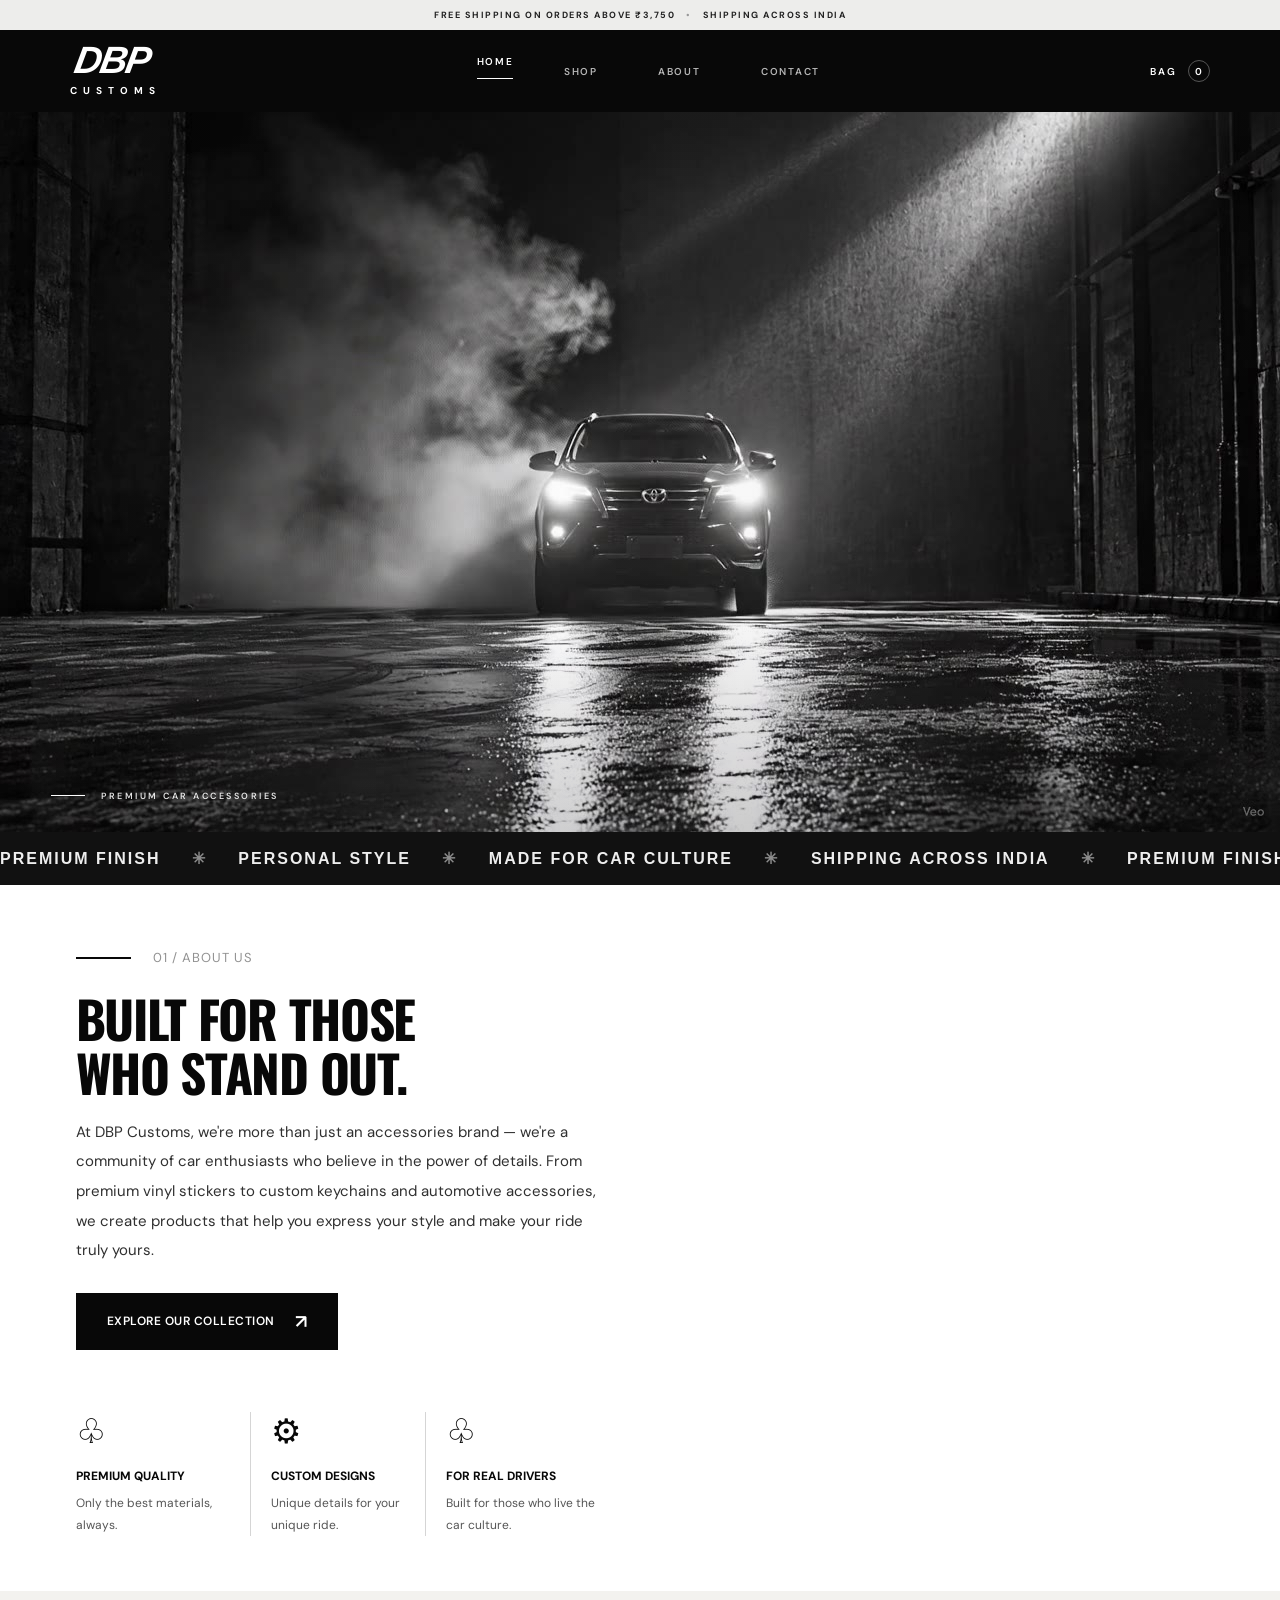
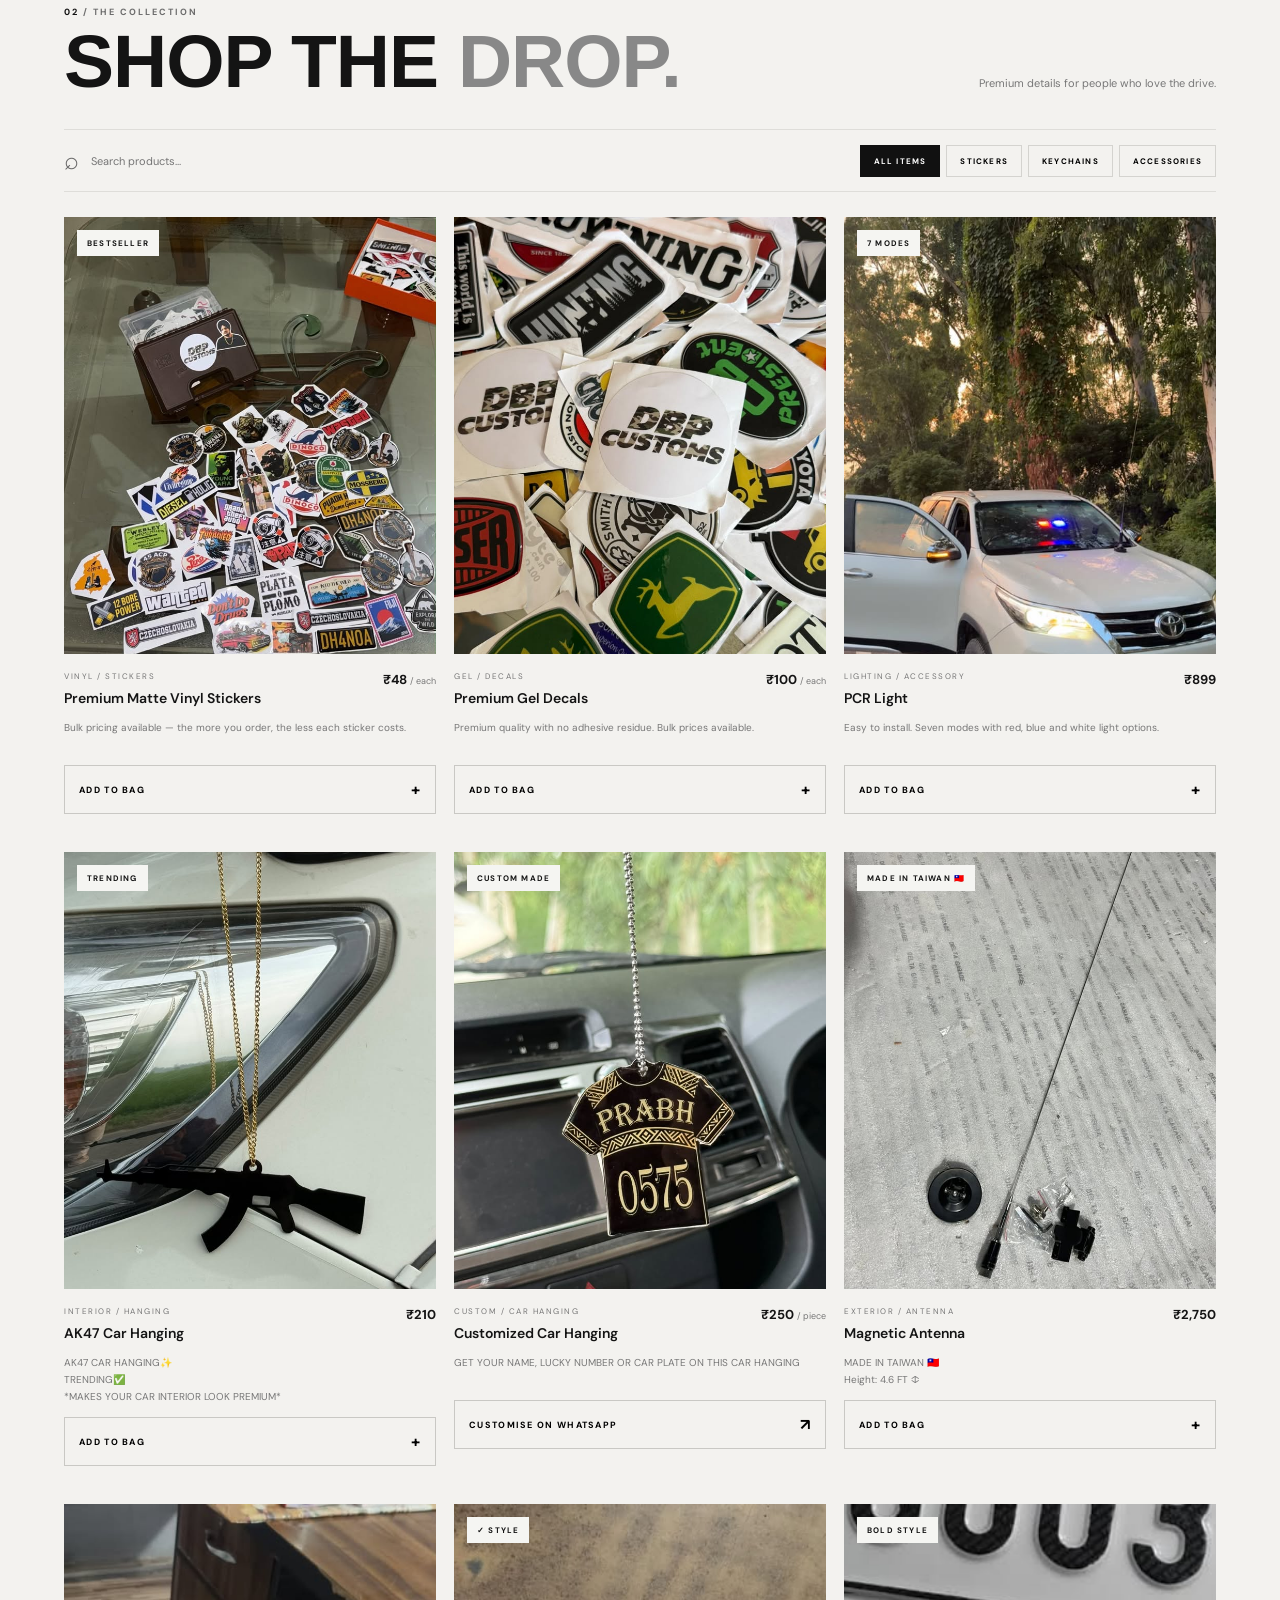
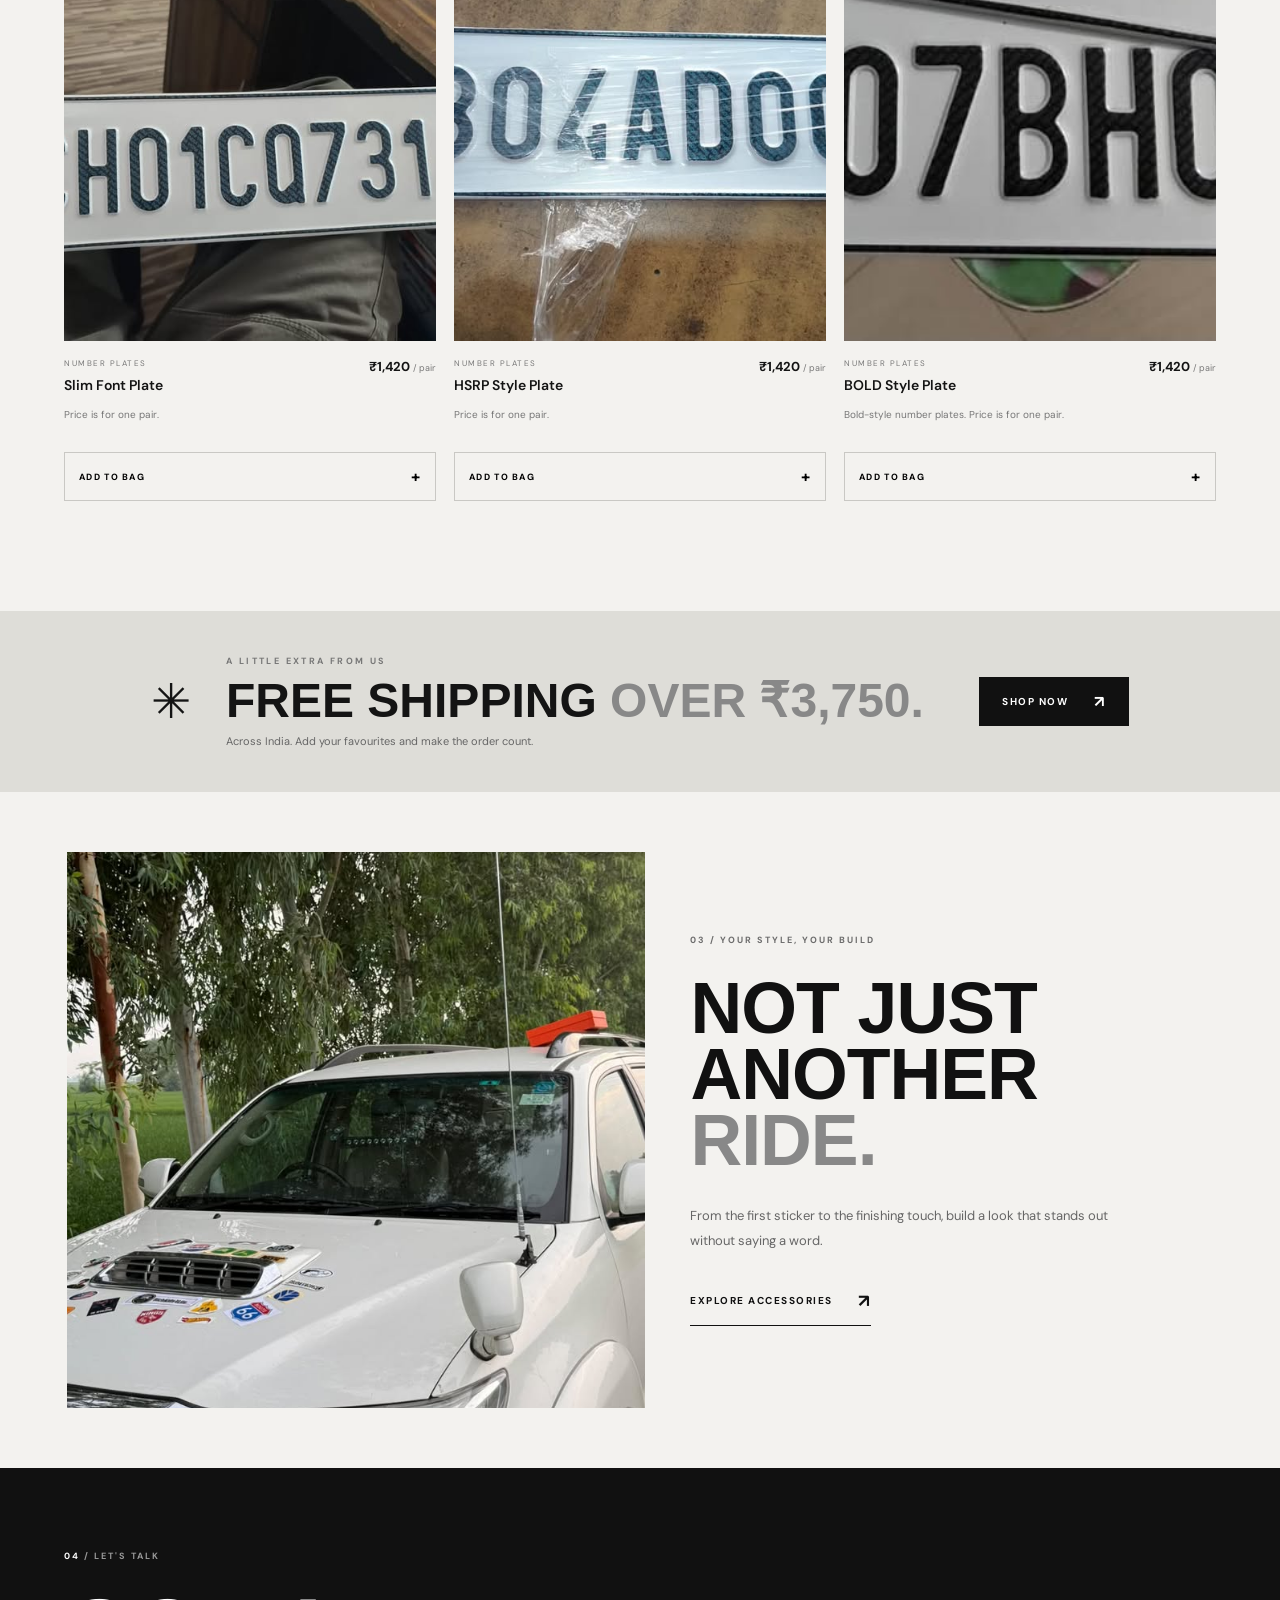
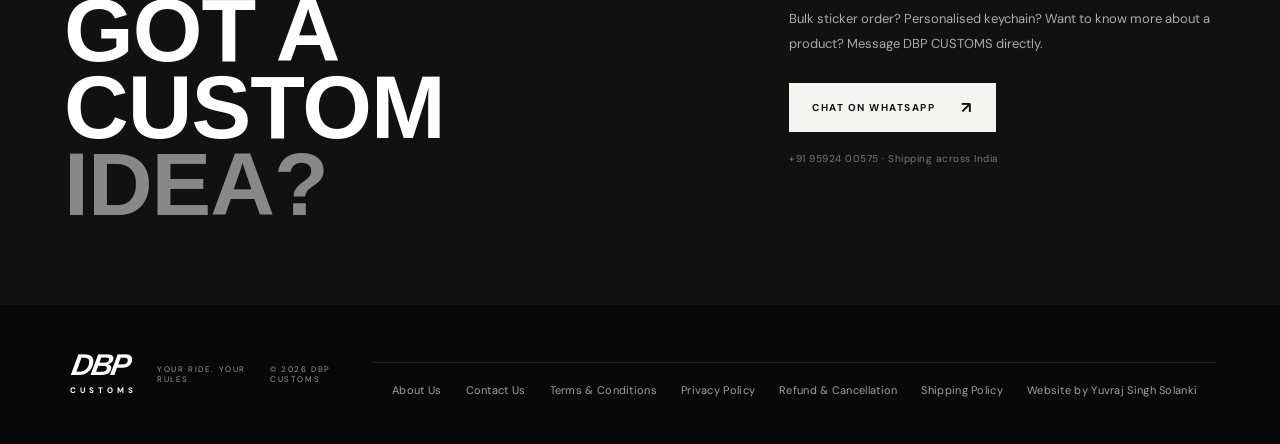
==== index.html @ 17dc6c93 "Update index.html" ====
<!DOCTYPE html>
<html lang="en">
<head>
  <meta charset="UTF-8" />
  <meta name="viewport" content="width=device-width, initial-scale=1.0" />
  <meta name="theme-color" content="#242725" />
  <meta name="description" content="DBP CUSTOMS — premium car accessories, matte vinyl stickers, custom keychains and automotive details. Shipping across India." />
  <title>DBP CUSTOMS — Your Ride. Your Rules.</title>
  <link rel="preconnect" href="https://fonts.googleapis.com">
  <link rel="preconnect" href="https://fonts.gstatic.com" crossorigin>
  <link href="https://fonts.googleapis.com/css2?family=Oswald:wght@400;500;600;700&family=DM+Sans:wght@400;500;600;700&display=swap" rel="stylesheet">
  <link rel="stylesheet" href="styles.css" />
</head>
<body>
  <div class="announcement">FREE SHIPPING ON ORDERS ABOVE ₹3,750 <span>•</span> SHIPPING ACROSS INDIA</div>
  <header class="site-header">
    <a class="wordmark" href="#home" aria-label="DBP Customs home"><span>DBP</span><small>CUSTOMS</small></a>
    <button class="menu-toggle" id="menuToggle" aria-label="Open menu">☰</button>
    <nav id="navLinks">
      <a class="active" href="#home">HOME</a>
      <a href="#shop">SHOP</a>
      <a href="#about">ABOUT</a>
      <a href="#contact">CONTACT</a>
    </nav>
    <button class="cart-trigger" id="cartOpen" aria-label="Open shopping cart">BAG <span id="cartCount">0</span></button>
  </header>

  <main>
    <section class="hero hero-premium-banner" id="home" aria-label="DBP Customs cinematic Fortuner reveal">
      <video class="hero-video" id="heroVideo" autoplay muted playsinline preload="auto" poster="dbp-fortuner-poster.jpg" aria-label="Black Toyota Fortuner driving through a smoky, dark garage">
        <source src="dbp-fortuner-reveal.mp4" type="video/mp4">
      </video>
      <div class="hero-brand-reveal" id="heroBrandReveal" aria-label="DBP Customs — Your Ride. Your Rules." aria-hidden="true">
        <div class="brand-reveal-main">DBP</div>
        <div class="brand-reveal-sub">CUSTOMS</div>
        <div class="brand-reveal-tagline">YOUR RIDE. YOUR RULES.</div>
      </div>
      <a class="hero-banner-hotspot" href="#shop" aria-label="Explore the store"></a>
      <span class="hero-video-caption">PREMIUM CAR ACCESSORIES <i></i></span>
    </section>

    <section class="ticker" aria-label="Store highlights"><div>PREMIUM FINISH <b>✳</b> PERSONAL STYLE <b>✳</b> MADE FOR CAR CULTURE <b>✳</b> SHIPPING ACROSS INDIA <b>✳</b> PREMIUM FINISH <b>✳</b> PERSONAL STYLE <b>✳</b></div></section>

   <!-- DBP CUSTOMS ABOUT SECTION -->
<section class="about-hero-section" id="about">

    <div class="about-hero-copy">

        <div class="about-hero-kicker">
            <span></span>
            <p>01 / ABOUT US</p>
        </div>

        <h2>
            <span>BUILT FOR THOSE</span>
            <span>WHO STAND OUT.</span>
        </h2>

        <p class="about-hero-description">
            At DBP Customs, we're more than just an accessories brand —
            we're a community of car enthusiasts who believe in the power
            of details. From premium vinyl stickers to custom keychains
            and automotive accessories, we create products that help you
            express your style and make your ride truly yours.
        </p>

        <a href="#shop" class="about-hero-button">
            EXPLORE OUR COLLECTION
            <span>↗</span>
        </a>

        <div class="about-hero-features">

            <div class="about-hero-feature">
                <div class="about-hero-icon" aria-hidden="true">♧</div>
                <h3>PREMIUM QUALITY</h3>
                <p>Only the best materials, always.</p>
            </div>

            <div class="about-hero-feature">
                <div class="about-hero-icon" aria-hidden="true">⚙</div>
                <h3>CUSTOM DESIGNS</h3>
                <p>Unique details for your unique ride.</p>
            </div>

            <div class="about-hero-feature">
                <div class="about-hero-icon" aria-hidden="true">♧</div>
                <h3>FOR REAL DRIVERS</h3>
                <p>Built for those who live the car culture.</p>
            </div>

        </div>

    </div>

    <div class="about-hero-visual">
    <video class="about-hero-video" autoplay muted loop playsinline preload="metadata">
        <source src="dbp-customs-reveal.mp4" type="video/mp4">
    </video>
</div>

</section>
<!-- END DBP CUSTOMS ABOUT SECTION -->

    <section class="shop section-wrap" id="shop">
      <div class="shop-heading">
        <div><div class="section-kicker"><span>02</span> / THE COLLECTION</div><h2>SHOP THE <em>DROP.</em></h2></div>
        <p>Premium details for people who love the drive.</p>
      </div>
      <div class="shop-controls">
        <label class="search-box"><span>⌕</span><input id="searchInput" type="search" placeholder="Search products..." aria-label="Search products"></label>
        <div class="filter-buttons" role="group" aria-label="Filter products">
          <button class="filter active" data-filter="all">ALL ITEMS</button>
          <button class="filter" data-filter="stickers">STICKERS</button>
          <button class="filter" data-filter="keychains">KEYCHAINS</button>
          <button class="filter" data-filter="accessories">ACCESSORIES</button>
        </div>
      </div>
      <div class="product-grid" id="productGrid">
        <article class="product-card" data-name="Premium Matte Vinyl Stickers" data-category="stickers" data-price="48" data-image="sticker-collection.png">
          <a href="#contact" class="product-image" aria-label="View larger product image"><img src="sticker-collection.png" alt="Assorted matte vinyl stickers" loading="lazy"><span class="product-tag">BESTSELLER</span><span class="quick-add">VIEW DETAILS ↗</span></a>
          <div class="product-info"><div><p class="product-category">VINYL / STICKERS</p><h3>Premium Matte Vinyl Stickers</h3></div><strong>₹48 <small>/ each</small></strong></div>
          <p class="product-note">Bulk pricing available — the more you order, the less each sticker costs.</p>
          <button class="add-button" data-add="stickers">ADD TO BAG <span>+</span></button>
        </article>
        <article class="product-card" data-name="Premium Gel Decals" data-category="stickers" data-price="100" data-image="premium-gel-decals.png">
          <a href="#contact" class="product-image"><img src="premium-gel-decals.png" alt="DBP CUSTOMS premium gel decal stickers" loading="lazy"><span class="quick-add">VIEW DETAILS ↗</span></a>
          <div class="product-info"><div><p class="product-category">GEL / DECALS</p><h3>Premium Gel Decals</h3></div><strong>₹100 <small>/ each</small></strong></div>
          <p class="product-note">Premium quality with no adhesive residue. Bulk prices available.</p>
          <button class="add-button" data-add="gel">ADD TO BAG <span>+</span></button>
        </article>
        <article class="product-card" data-name="PCR Light" data-category="accessories" data-price="899" data-image="pcr-light.png">
          <a href="#contact" class="product-image"><img src="pcr-light.png" alt="PCR light shown inside a car" loading="lazy"><span class="product-tag">7 MODES</span><span class="quick-add">VIEW DETAILS ↗</span></a>
          <div class="product-info"><div><p class="product-category">LIGHTING / ACCESSORY</p><h3>PCR Light</h3></div><strong>₹899</strong></div>
          <p class="product-note">Easy to install. Seven modes with red, blue and white light options.</p>
          <button class="add-button" data-add="pcr">ADD TO BAG <span>+</span></button>
        </article>
     
        <article class="product-card" data-name="AK47 Car Hanging" data-category="accessories" data-price="210" data-image="ak47-car-hanging.png">
          <a href="#contact" class="product-image"><img src="ak47-car-hanging.png" alt="Black rifle-shaped car hanging accessory" loading="lazy"><span class="product-tag">TRENDING</span><span class="quick-add">VIEW DETAILS ↗</span></a>
          <div class="product-info"><div><p class="product-category">INTERIOR / HANGING</p><h3>AK47 Car Hanging</h3></div><strong>₹210</strong></div>
          <p class="product-note">AK47 CAR HANGING✨<br>TRENDING✅<br>*MAKES YOUR CAR INTERIOR LOOK PREMIUM*</p>
          <button class="add-button" data-add="ak47">ADD TO BAG <span>+</span></button>
        </article>
        <article class="product-card" data-name="Customized Car Hanging" data-category="accessories" data-price="250" data-image="custom-jersey-keychain.png">
          <a href="#contact" class="product-image"><img src="custom-jersey-keychain.png" alt="Customized car hanging product photo" loading="lazy"><span class="product-tag">CUSTOM MADE</span><span class="quick-add">PERSONALISE ↗</span></a>
          <div class="product-info"><div><p class="product-category">CUSTOM / CAR HANGING</p><h3>Customized Car Hanging</h3></div><strong>₹250 <small>/ piece</small></strong></div>
          <p class="product-note">GET YOUR NAME, LUCKY NUMBER OR CAR PLATE ON THIS CAR HANGING</p>
          <button class="add-button" data-add="jersey">CUSTOMISE ON WHATSAPP <span>↗</span></button>
        </article>
        <article class="product-card" data-name="Magnetic Antenna Made in Taiwan" data-category="accessories" data-price="2750" data-image="magnetic-antenna-new.png">
          <a href="#contact" class="product-image"><img src="magnetic-antenna-new.png" alt="Magnetic antenna fitted to a vehicle" loading="lazy"><span class="product-tag">MADE IN TAIWAN 🇹🇼</span><span class="quick-add">VIEW DETAILS ↗</span></a>
          <div class="product-info"><div><p class="product-category">EXTERIOR / ANTENNA</p><h3>Magnetic Antenna</h3></div><strong>₹2,750</strong></div>
          <p class="product-note">MADE IN TAIWAN 🇹🇼<br>Height: 4.6 FT ↕️</p>
          <button class="add-button" data-add="taiwanAntenna">ADD TO BAG <span>+</span></button>
        </article>
        <article class="product-card" data-name="Slim Font Plate" data-category="accessories" data-price="1420" data-image="slim-font-plate.png">
          <a href="#contact" class="product-image"><img src="slim-font-plate.png" alt="Slim font vehicle number plate" loading="lazy"><span class="quick-add">VIEW DETAILS ↗</span></a>
          <div class="product-info"><div><p class="product-category">NUMBER PLATES</p><h3>Slim Font Plate</h3></div><strong>₹1,420 <small>/ pair</small></strong></div>
          <p class="product-note">Price is for one pair.</p>
          <button class="add-button" data-add="slimPlate">ADD TO BAG <span>+</span></button>
        </article>
        <article class="product-card" data-name="HSRP Style Plate" data-category="accessories" data-price="1420" data-image="hsrp-style-plate.png">
          <a href="#contact" class="product-image"><img src="hsrp-style-plate.png" alt="HSRP-style vehicle number plate" loading="lazy"><span class="product-tag">✓ STYLE</span><span class="quick-add">VIEW DETAILS ↗</span></a>
          <div class="product-info"><div><p class="product-category">NUMBER PLATES</p><h3>HSRP Style Plate</h3></div><strong>₹1,420 <small>/ pair</small></strong></div>
          <p class="product-note">Price is for one pair.</p>
          <button class="add-button" data-add="hsrpPlate">ADD TO BAG <span>+</span></button>
        </article>
        <article class="product-card" data-name="BOLD Style Plate" data-category="accessories" data-price="1420" data-image="bold-style-plate.png">

  <a href="#contact" class="product-image">
    <img src="bold-style-plate.png" alt="BOLD Style vehicle number plate pair" loading="lazy">
    <span class="product-tag">BOLD STYLE</span>
    <span class="quick-add">VIEW DETAILS ↗</span>
  </a>

  <div class="product-info">
    <div>
      <p class="product-category">NUMBER PLATES</p>
      <h3>BOLD Style Plate</h3>
    </div>
    <strong>₹1,420 <small>/ pair</small></strong>
  </div>

  <p class="product-note">Bold-style number plates. Price is for one pair.</p>

  <button class="add-button" data-add="boldPlate">ADD TO BAG <span>+</span></button>
        </article>
          

      </div>
      <p class="empty-state" id="emptyState" hidden>No products found. Try another search.</p>
    </section>

    <section class="shipping-band"><div class="shipping-symbol">✳</div><div><p class="eyebrow">A LITTLE EXTRA FROM US</p><h2>FREE SHIPPING <em>OVER ₹3,750.</em></h2><p>Across India. Add your favourites and make the order count.</p></div><a class="button button-dark" href="#shop">SHOP NOW <span>↗</span></a></section>
<!-- NOT JUST ANOTHER RIDE SECTION -->
<section class="ride-showcase">

  <div class="ride-showcase-image">
    <img src="./stickers-on-car.png" alt="Car decorated with stickers">
  </div>

  <div class="ride-showcase-content">

    <div class="section-kicker">03 / YOUR STYLE, YOUR BUILD</div>

    <h2>NOT JUST<br>ANOTHER <em>RIDE.</em></h2>

    <p>
      From the first sticker to the finishing touch, build a look
      that stands out without saying a word.
    </p>

    <a href="#shop" class="ride-showcase-link">
      EXPLORE ACCESSORIES <span>↗</span>
    </a>

  </div>
</section>
<!-- END NOT JUST ANOTHER RIDE SECTION -->

    <section class="contact-section" id="contact"><div class="section-wrap contact-inner"><div><div class="section-kicker"><span>04</span> / LET'S TALK</div><h2>GOT A CUSTOM<br><em>IDEA?</em></h2></div><div class="contact-right"><p>Bulk sticker order? Personalised keychain? Want to know more about a product? Message DBP CUSTOMS directly.</p><a class="button button-light" id="contactWhatsapp" href="https://wa.me/919592400575" target="_blank" rel="noopener">CHAT ON WHATSAPP <span>↗</span></a><small>+91 95924 00575 · Shipping across India</small></div></div></section>
  </main>

  <footer><a class="wordmark footer-wordmark" href="#home"><span>DBP</span><small>CUSTOMS</small></a><p>YOUR RIDE. YOUR RULES.</p><span>© <span id="year"></span> DBP CUSTOMS</span><nav class="policy-links" aria-label="Store policies">
  <a href="about.html">About Us</a>
  <a href="contact.html">Contact Us</a>
  <a href="terms.html">Terms &amp; Conditions</a>
  <a href="privacy.html">Privacy Policy</a>
  <a href="refund.html">Refund &amp; Cancellation</a>
  <a href="shipping.html">Shipping Policy</a>
    <a href="developer.html">Website by Yuvraj Singh Solanki</a>
</nav>


</footer>

  <div class="cart-overlay" id="cartOverlay" hidden>
    <button class="overlay-backdrop" id="cartCloseBackdrop" aria-label="Close cart"></button>
    <aside class="cart-panel" aria-label="Shopping bag">
      <div class="cart-heading"><div><p class="eyebrow">YOUR SELECTION</p><h2>YOUR BAG <span id="cartTitleCount">(0)</span></h2></div><button id="cartClose" class="close-cart" aria-label="Close cart">×</button></div>
      <div id="cartItems" class="cart-items"><p class="cart-empty">Your bag is empty. Find something for your ride.</p></div>
      <div class="cart-footer"><div class="cart-subtotal"><span>SUBTOTAL</span><strong id="cartSubtotal">₹0</strong></div><p>Shipping is confirmed on WhatsApp. Free shipping on orders above ₹3,750.</p><button id="checkoutButton" class="button button-dark checkout-button">ORDER ON WHATSAPP ↗</button></div>
    </aside>
  </div>
  <div class="toast" id="toast" role="status" aria-live="polite"></div>
  <script src="script.js"></script>
 
</body>
</html>
---- styles.css ----
*{box-sizing:border-box} :root{--black:#080808;--ink:#141414;--paper:#f3f2ef;--muted:#a4a4a4;--line:#deddd9;--display:"Barlow Condensed",Impact,sans-serif;--body:"DM Sans",Arial,sans-serif}html{scroll-behavior:smooth;scroll-padding-top:85px}body{margin:0;background:var(--paper);color:var(--ink);font-family:var(--body);-webkit-font-smoothing:antialiased}a{color:inherit;text-decoration:none}button,input{font:inherit}button{cursor:pointer}.announcement{height:30px;background:#ededeb;color:#222;display:flex;align-items:center;justify-content:center;gap:11px;font-size:9px;font-weight:700;letter-spacing:1.5px}.announcement span{color:#999}.site-header{height:82px;padding:0 5%;background:#080808;color:#fff;display:flex;align-items:center;justify-content:space-between;position:relative;z-index:10}.wordmark{display:flex;flex-direction:column;align-items:center;line-height:.8;font-family:var(--display);font-style:italic;font-weight:900;letter-spacing:-2px}.wordmark span{font-size:38px;transform:skew(-10deg)}.wordmark small{font:700 10px var(--body);letter-spacing:6px;margin:8px 0 0 6px}.site-header nav{display:flex;gap:42px}.site-header nav a,.cart-trigger{font-size:10px;letter-spacing:1.7px;font-weight:600}.site-header nav a{opacity:.7;transition:opacity .2s}.site-header nav a:hover,.site-header nav a.active{opacity:1}.site-header nav a.active:after{content:"";display:block;height:1px;background:white;margin-top:10px}.cart-trigger{background:none;color:white;border:0}.cart-trigger span{display:inline-grid;place-items:center;width:22px;height:22px;margin-left:8px;border:1px solid #555;border-radius:50%;font-size:10px}.menu-toggle{display:none;color:#fff;background:none;border:0;font-size:23px}.hero{height:min(790px,calc(100svh - 112px));min-height:590px;background:#080808;color:#fff;position:relative;overflow:hidden;isolation:isolate}.hero-image{position:absolute;inset:0;width:100%;height:100%;object-fit:cover;object-position:center 54%;z-index:-2}.hero-shade{position:absolute;inset:0;background:linear-gradient(90deg,rgba(0,0,0,.72) 0%,rgba(0,0,0,.28) 54%,rgba(0,0,0,.12) 100%),linear-gradient(0deg,rgba(0,0,0,.5),transparent 27%);z-index:-1}.hero-topline{position:absolute;top:31px;left:5%;right:5%;display:flex;justify-content:space-between;color:#aaa;font-size:9px;letter-spacing:2px}.hero-copy{position:absolute;left:12%;top:50%;transform:translateY(-48%);max-width:550px}.eyebrow{font-size:9px;font-weight:700;letter-spacing:2.4px;margin:0 0 20px}.hero-copy .eyebrow{color:#bdbdbd}.hero h1{margin:0;font-family:var(--display);font-size:clamp(86px,12vw,164px);font-weight:900;font-style:italic;line-height:.69;letter-spacing:-5px;text-shadow:0 3px 30px #000}.hero h1 span{display:block;transform:skew(-9deg);width:max-content}.hero h1 small{display:block;font:600 15px var(--body);letter-spacing:12px;margin:24px 0 0 12px}.tagline{font-size:12px;letter-spacing:7px;margin:35px 0 36px 5px;color:#e7e7e7}.button{min-height:49px;padding:0 22px;display:inline-flex;align-items:center;justify-content:center;gap:26px;font-size:10px;font-weight:700;letter-spacing:1.5px;border:1px solid transparent;transition:transform .2s,background .2s}.button:hover{transform:translateY(-2px)}.button span{font-size:16px}.button-light{background:#f4f4f1;color:#111}.button-light:hover{background:#d8d8d5}.button-dark{background:#111;color:white}.button-dark:hover{background:#333}.hero-bottom-left,.hero-bottom-right{position:absolute;bottom:32px;font-size:9px;letter-spacing:2px}.hero-bottom-left{left:5%;display:flex;align-items:center;gap:15px}.hero-bottom-left i{width:34px;height:1px;background:#fff}.hero-bottom-right{right:5%;line-height:1.9;color:#c4c4c4}.hero-index{position:absolute;bottom:32px;left:50%;font-size:9px;letter-spacing:2px;color:#999}.ticker{background:#111;color:#eee;overflow:hidden;padding:17px 0;white-space:nowrap}.ticker div{width:max-content;font-family:var(--display);font-size:16px;font-weight:700;letter-spacing:2px;animation:marquee 30s linear infinite}.ticker b{color:#8c8c8c;margin:0 25px}@keyframes marquee{to{transform:translateX(-35%)}}.section-wrap{max-width:1240px;width:90%;margin:auto}.intro{padding:100px 0 108px}.section-kicker{font-size:9px;letter-spacing:2px;color:#6c6c6c;font-weight:700}.section-kicker span{color:#111}.intro-content{display:grid;grid-template-columns:1.1fr .7fr;align-items:end;gap:9%;margin-top:36px}.intro h2,.shop h2,.feature-copy h2,.contact-inner h2{font-family:var(--display);font-size:clamp(52px,7vw,94px);line-height:.86;letter-spacing:-1px;margin:0;font-weight:800}.intro h2 em,.shop h2 em,.feature-copy h2 em,.contact-inner h2 em,.shipping-band h2 em{font-style:normal;color:#888}.intro-description{max-width:390px;padding-bottom:4px}.intro-description p,.feature-copy>p,.contact-right>p{font-size:13px;line-height:1.9;color:#666;margin:0 0 27px}.text-link{display:inline-flex;gap:20px;align-items:center;border-bottom:1px solid #222;padding-bottom:9px;font-size:9px;font-weight:700;letter-spacing:1.5px}.text-link span{font-size:16px}.shop{padding:0 0 110px}.shop-heading{display:flex;align-items:end;justify-content:space-between;margin-bottom:35px}.shop h2{margin-top:26px;font-size:clamp(48px,6vw,75px)}.shop-heading>p{font-size:11px;color:#777;margin:0 0 4px}.shop-controls{display:flex;align-items:center;justify-content:space-between;gap:20px;border-top:1px solid var(--line);border-bottom:1px solid var(--line);padding:14px 0;margin-bottom:25px}.search-box{display:flex;align-items:center;gap:10px;min-width:190px}.search-box span{font-size:25px;color:#666}.search-box input{border:0;background:transparent;outline:none;width:100%;font-size:11px}.filter-buttons{display:flex;gap:6px;flex-wrap:wrap}.filter{background:transparent;border:1px solid #d4d3cf;padding:10px 13px;font-size:8px;letter-spacing:1.2px;font-weight:700}.filter.active,.filter:hover{background:#111;color:white;border-color:#111}.product-grid{display:grid;grid-template-columns:repeat(3,minmax(0,1fr));gap:38px 18px}.product-card{min-width:0}.product-image{display:block;position:relative;aspect-ratio:4/4.7;background:#e5e4e0;overflow:hidden}.product-image img{width:100%;height:100%;object-fit:cover;transition:transform .5s;display:block}.product-card:hover .product-image img{transform:scale(1.04)}.product-tag{position:absolute;top:13px;left:13px;background:#f5f5f2;padding:8px 10px;font-size:8px;font-weight:700;letter-spacing:1.2px}.quick-add{position:absolute;bottom:0;left:0;right:0;padding:15px;background:rgba(10,10,10,.88);color:#fff;font-size:9px;letter-spacing:1.5px;text-align:center;transform:translateY(100%);transition:transform .25s}.product-card:hover .quick-add{transform:translateY(0)}.product-info{display:flex;align-items:start;justify-content:space-between;gap:10px;margin-top:17px}.product-category{font-size:8px;letter-spacing:1.5px;color:#777;margin:0 0 8px}.product-info h3{font-size:14px;margin:0;font-weight:600}.product-info strong{font-size:13px;white-space:nowrap}.product-info strong small{font-size:9px;color:#777;font-weight:400}.product-note{font-size:10px;line-height:1.7;color:#777;min-height:34px;margin:12px 0}.add-button{display:flex;justify-content:space-between;align-items:center;width:100%;background:transparent;border:1px solid #c9c8c4;padding:13px 14px;font-size:9px;font-weight:700;letter-spacing:1.3px;transition:all .2s}.add-button:hover{background:#111;color:#fff;border-color:#111}.add-button span{font-size:16px}.empty-state{padding:30px;text-align:center;color:#777}.shipping-band{padding:44px 5%;background:#deddd8;display:flex;align-items:center;justify-content:center;gap:35px}.shipping-symbol{font-size:48px}.shipping-band .eyebrow{margin-bottom:10px;color:#777}.shipping-band h2{font-family:var(--display);font-size:clamp(30px,4vw,48px);margin:0 0 9px;line-height:1}.shipping-band>div:nth-child(2)>p:last-child{margin:0;color:#666;font-size:11px}.shipping-band .button{margin-left:20px;white-space:nowrap}.photo-feature{padding:110px 0;display:grid;grid-template-columns:1fr .8fr;gap:9%;align-items:center}.feature-photo{height:510px;overflow:hidden;background:#ddd}.feature-photo img{width:100%;height:100%;object-fit:cover}.feature-copy h2{margin:30px 0;font-size:clamp(55px,7vw,88px)}.feature-copy>p{max-width:340px}.contact-section{background:#111;color:#fff;padding:82px 0}.contact-inner{display:grid;grid-template-columns:1fr .7fr;gap:10%;align-items:center}.contact-inner .section-kicker{color:#999}.contact-inner .section-kicker span{color:white}.contact-inner h2{font-size:clamp(58px,7vw,90px);margin-top:30px}.contact-right>p{color:#aaa}.contact-right .button{margin-bottom:20px}.contact-right small{display:block;color:#777;font-size:10px;letter-spacing:.5px}footer{background:#080808;color:#fff;padding:35px 5%;display:flex;align-items:center;justify-content:space-between;gap:20px}footer .wordmark span{font-size:30px}footer .wordmark small{font-size:8px;letter-spacing:4px}footer>p,footer>span{font-size:8px;letter-spacing:1.6px;color:#999}.cart-overlay{position:fixed;inset:0;z-index:30}.overlay-backdrop{position:absolute;inset:0;background:rgba(0,0,0,.6);border:0;width:100%;height:100%}.cart-panel{position:absolute;right:0;top:0;height:100%;width:min(460px,100%);background:var(--paper);padding:28px;display:flex;flex-direction:column;box-shadow:-10px 0 40px #0002;animation:slidein .25s ease}@keyframes slidein{from{transform:translateX(100%)}to{transform:translateX(0)}}.cart-heading{display:flex;justify-content:space-between;align-items:start;border-bottom:1px solid var(--line);padding-bottom:22px}.cart-heading .eyebrow{margin-bottom:8px}.cart-heading h2{font-family:var(--display);font-size:37px;margin:0}.cart-heading h2 span{font:12px var(--body);color:#777}.close-cart{font-size:30px;border:0;background:none}.cart-items{flex:1;overflow:auto;padding:15px 0}.cart-empty{font-size:12px;color:#777;line-height:1.7}.cart-line{display:grid;grid-template-columns:66px 1fr auto;gap:13px;padding:14px 0;border-bottom:1px solid var(--line);align-items:center}.cart-line img{width:66px;height:76px;object-fit:cover}.cart-line h3{font-size:12px;margin:0 0 7px}.cart-line p{font-size:11px;color:#666;margin:0}.qty-controls{display:flex;align-items:center;gap:12px;margin-top:9px}.qty-controls button{width:23px;height:23px;background:transparent;border:1px solid #ccc}.remove-item{border:0;background:transparent;color:#777;font-size:10px;margin-top:8px;text-decoration:underline}.cart-line>strong{font-size:12px}.cart-footer{border-top:1px solid var(--line);padding-top:20px}.cart-subtotal{display:flex;justify-content:space-between;font-size:10px;letter-spacing:1.3px}.cart-subtotal strong{font-size:17px;letter-spacing:0}.cart-footer>p{font-size:10px;line-height:1.7;color:#777}.checkout-button{width:100%;border:0}.toast{position:fixed;bottom:25px;left:50%;transform:translate(-50%,20px);opacity:0;pointer-events:none;background:#111;color:#fff;padding:13px 18px;font-size:11px;z-index:50;transition:.2s}.toast.show{opacity:1;transform:translate(-50%,0)}[hidden]{display:none!important}
@media(max-width:800px){.site-header{height:70px;padding:0 5%}.wordmark span{font-size:31px}.wordmark small{font-size:8px;letter-spacing:4px}.menu-toggle{display:block;margin-left:auto;margin-right:18px}.site-header nav{display:none;position:absolute;top:70px;left:0;right:0;background:#080808;padding:24px 5% 30px;flex-direction:column;gap:24px}.site-header nav.open{display:flex}.site-header nav a.active:after{display:none}.hero{min-height:620px;height:calc(100svh - 100px);max-height:760px}.hero-image{object-position:62% center}.hero-shade{background:linear-gradient(90deg,rgba(0,0,0,.72),rgba(0,0,0,.2)),linear-gradient(0deg,rgba(0,0,0,.55),transparent 40%)}.hero-topline{top:22px;font-size:7px;letter-spacing:1px}.hero-copy{left:7%;top:46%;max-width:90%}.hero h1{font-size:clamp(88px,19vw,138px)}.hero h1 small{font-size:12px;letter-spacing:8px;margin-top:20px}.tagline{font-size:10px;letter-spacing:4px;margin:28px 0}.hero-bottom-left{left:6%;bottom:26px;font-size:8px;letter-spacing:1.4px}.hero-bottom-right{display:none}.hero-index{left:auto;right:6%;bottom:26px}.intro{padding:75px 0}.intro-content{grid-template-columns:1fr;gap:28px;margin-top:28px}.intro h2{font-size:clamp(64px,14vw,90px)}.shop{padding-bottom:75px}.shop-heading{align-items:start;flex-direction:column;gap:20px}.shop h2{margin-top:20px}.shop-controls{align-items:stretch;flex-direction:column}.search-box{padding:4px 0}.filter-buttons{display:grid;grid-template-columns:repeat(4,1fr)}.filter{padding:10px 4px;font-size:7px;letter-spacing:.5px}.product-grid{grid-template-columns:repeat(2,minmax(0,1fr));gap:28px 12px}.product-image{aspect-ratio:4/5}.product-info{display:block}.product-info strong{display:block;margin-top:9px}.product-info h3{font-size:13px}.product-note{font-size:10px;min-height:56px}.add-button{font-size:8px;padding:12px 9px;letter-spacing:.7px}.shipping-band{padding:34px 6%;gap:17px;flex-wrap:wrap;justify-content:flex-start}.shipping-symbol{font-size:35px}.shipping-band h2{font-size:33px}.shipping-band .button{margin-left:52px}.photo-feature{padding:75px 0;grid-template-columns:1fr;gap:35px}.feature-photo{height:380px}.feature-copy h2{margin:23px 0}.contact-section{padding:65px 0}.contact-inner{grid-template-columns:1fr;gap:32px}footer{flex-wrap:wrap}footer>p{display:none}}
@media(max-width:420px){.announcement{font-size:7px;letter-spacing:1px}.cart-trigger{font-size:9px}.hero h1{font-size:82px}.hero h1 small{letter-spacing:6px}.tagline{letter-spacing:3px}.product-grid{gap:25px 10px}.product-info h3{font-size:12px}.product-category{font-size:7px}.product-tag{font-size:7px;top:8px;left:8px}.shipping-band .button{margin-left:0}.shipping-symbol{display:none}.filter{font-size:6.5px}.cart-panel{padding:22px}}


/* Cinematic Fortuner hero: original site sections remain unchanged. */
.hero.hero-premium-banner{height:auto;min-height:0;max-height:none;aspect-ratio:16/9;background:#050505;isolation:isolate;}
.hero-premium-banner .hero-video{position:absolute;inset:0;width:100%;height:100%;object-fit:cover;object-position:center;z-index:0;background:#050505;}
.hero-premium-banner::after{content:"";position:absolute;inset:0;z-index:1;pointer-events:none;background:linear-gradient(90deg,rgba(0,0,0,.16),transparent 34%,rgba(0,0,0,.08)),linear-gradient(0deg,rgba(0,0,0,.18),transparent 30%);}
.hero-brand-reveal{position:absolute;z-index:3;left:43%;top:50%;width:52%;max-width:720px;transform:translateY(-46%);color:#fff;text-align:center;opacity:0;visibility:hidden;clip-path:inset(0 100% 0 0);filter:drop-shadow(0 4px 24px rgba(0,0,0,.72));pointer-events:none;}
.hero-brand-reveal.is-visible{visibility:visible;animation:brand-emerge 1.35s cubic-bezier(.18,.72,.22,1) both;}
.brand-reveal-main{font-family:var(--display);font-size:clamp(88px,13vw,190px);font-style:italic;font-weight:900;letter-spacing:-.065em;line-height:.72;transform:skew(-7deg);text-shadow:0 0 26px rgba(255,255,255,.12);}
.brand-reveal-sub{margin:23px 0 0 .5em;font-family:var(--body);font-size:clamp(13px,1.8vw,25px);font-weight:600;letter-spacing:.62em;line-height:1.1;}
.brand-reveal-tagline{margin:34px 0 0;font-family:var(--body);font-size:clamp(8px,1.12vw,15px);font-weight:500;letter-spacing:.48em;white-space:nowrap;}
.hero-video-caption{position:absolute;z-index:4;left:4%;bottom:4.2%;display:flex;align-items:center;gap:16px;color:rgba(255,255,255,.88);font-size:clamp(7px,.7vw,10px);letter-spacing:.28em;font-weight:600;pointer-events:none;}
.hero-video-caption i{display:block;width:34px;height:1px;background:#fff;order:-1;}
.hero-premium-banner .hero-banner-hotspot{position:absolute;left:3.2%;top:72%;width:24%;height:9%;z-index:5;display:block;}
@keyframes brand-emerge{0%{opacity:0;clip-path:inset(0 100% 0 0);transform:translate(-22px,-46%) scale(.985);filter:blur(5px) drop-shadow(0 4px 24px rgba(0,0,0,.72))}55%{opacity:1;clip-path:inset(0 0 0 0);filter:blur(0) drop-shadow(0 4px 24px rgba(0,0,0,.72))}72%{transform:translate(4px,-46%) scale(1.008)}100%{opacity:1;clip-path:inset(0 0 0 0);transform:translate(0,-46%) scale(1);filter:drop-shadow(0 4px 24px rgba(0,0,0,.72))}}
@media(max-width:800px){.hero.hero-premium-banner{aspect-ratio:9/11;min-height:480px;max-height:72svh;}
.hero-premium-banner .hero-video{object-fit:cover;object-position:48% center;}
.hero-brand-reveal{left:5%;top:52%;width:90%;max-width:none;}
.brand-reveal-main{font-size:clamp(78px,22vw,140px);}
.brand-reveal-sub{margin-top:17px;font-size:clamp(12px,3.5vw,18px);letter-spacing:.52em;}
.brand-reveal-tagline{margin-top:25px;font-size:clamp(7px,2vw,10px);letter-spacing:.28em;}
.hero-video-caption{left:6%;bottom:5%;letter-spacing:.18em;}
.hero-premium-banner .hero-banner-hotspot{left:3%;top:78%;width:40%;height:10%;}}
@media(prefers-reduced-motion:reduce){.hero-brand-reveal.is-visible{animation:none;opacity:1;visibility:visible;clip-path:none;transform:translateY(-46%);}}


/* Refined brand reveal: centered, delayed until the Fortuner has fully exited. */
.hero-brand-reveal{
  left:50%;top:50%;width:min(88%,900px);max-width:900px;
  transform:translate(-50%,-50%);text-align:center;
  clip-path:inset(0 0 0 0);opacity:0;visibility:hidden;
  filter:drop-shadow(0 5px 24px rgba(0,0,0,.78));
}
.hero-brand-reveal.is-visible{
  visibility:visible;animation:brand-center-reveal 1.05s cubic-bezier(.2,.7,.25,1) both;
}
.brand-reveal-main{font-size:clamp(88px,12.5vw,176px);line-height:.78;letter-spacing:-.065em;}
.brand-reveal-sub{margin:24px 0 0 .5em;font-size:clamp(13px,1.55vw,22px);letter-spacing:.62em;}
.brand-reveal-tagline{margin:31px 0 0;font-size:clamp(8px,1vw,13px);letter-spacing:.42em;}
@keyframes brand-center-reveal{
  0%{opacity:0;transform:translate(calc(-50% - 10px),calc(-50% + 7px));filter:blur(3px) drop-shadow(0 5px 24px rgba(0,0,0,.78));}
  100%{opacity:1;transform:translate(-50%,-50%);filter:blur(0) drop-shadow(0 5px 24px rgba(0,0,0,.78));}
}

/* Scroll-triggered transitions: restrained movement, no oversized effects. */
.reveal-on-scroll{opacity:0;transform:translate3d(0,14px,0);transition:opacity .72s cubic-bezier(.2,.65,.25,1),transform .72s cubic-bezier(.2,.65,.25,1);will-change:opacity,transform;}
.reveal-on-scroll.reveal-from-left{transform:translate3d(-16px,0,0);}
.reveal-on-scroll.reveal-from-right{transform:translate3d(16px,0,0);}
.reveal-on-scroll.reveal-from-up{transform:translate3d(0,12px,0);}
.reveal-on-scroll.is-in-view{opacity:1;transform:translate3d(0,0,0);}
.product-card.reveal-on-scroll{transition-delay:var(--reveal-delay,0ms);}
@media(max-width:800px){
  .hero-brand-reveal{left:50%;top:50%;width:92%;max-width:none;}
  .brand-reveal-main{font-size:clamp(76px,20vw,132px);}
  .brand-reveal-sub{margin-top:17px;font-size:clamp(12px,3.2vw,17px);letter-spacing:.48em;}
  .brand-reveal-tagline{margin-top:24px;font-size:clamp(7px,1.9vw,10px);letter-spacing:.24em;}
  .reveal-on-scroll.reveal-from-left{transform:translate3d(-10px,0,0);}
  .reveal-on-scroll.reveal-from-right{transform:translate3d(10px,0,0);}
}
@media(prefers-reduced-motion:reduce){
  .hero-brand-reveal.is-visible{animation:none;opacity:1;visibility:visible;transform:translate(-50%,-50%);}
  .reveal-on-scroll,.reveal-on-scroll.reveal-from-left,.reveal-on-scroll.reveal-from-right,.reveal-on-scroll.reveal-from-up{opacity:1;transform:none;transition:none;}
}

/* Bounded interaction zone for the cart's existing minus control only. */
.qty-controls {
  display: flex;
  flex-wrap: wrap;
  align-items: center;
  gap: 8px 12px;
  margin-top: 9px;
}
.qty-minus-slot {
  position: relative;
  display: block;
  flex: 0 0 100%;
  width: 100%;
  max-width: 230px;
  height: 92px;
  overflow: hidden;
  isolation: isolate;
  border-left: 1px solid rgba(44, 83, 54, .14);
  background: linear-gradient(115deg, rgba(30, 70, 42, .025), rgba(30, 70, 42, .07));
}
.qty-controls .qty-minus {
  position: absolute;
  left: 0;
  top: 0;
  width: 23px;
  height: 23px;
  display: inline-grid;
  place-items: center;
  padding: 0;
  background: #171a17;
  border: 1px solid #435448;
  color: #e8eee9;
  border-radius: 2px;
  font-size: 15px;
  line-height: 1;
  transition: left .16s cubic-bezier(.16, 1, .3, 1), top .16s cubic-bezier(.16, 1, .3, 1), border-color .13s ease, box-shadow .13s ease;
  z-index: 2;
}
.qty-controls .qty-minus:hover,
.qty-controls .qty-minus:focus-visible {
  border-color: #52785d;
  box-shadow: 0 0 0 1px rgba(54, 110, 72, .2);
}
.qty-controls .qty-minus:focus-visible { outline: 2px solid #52785d; outline-offset: 2px; }
.qty-controls .qty-minus.minus-escape-nudge { border-color: #456f50; box-shadow: 0 0 8px rgba(43, 104, 62, .24); }
.qty-controls .qty-value { min-width: 10px; text-align: center; font-size: 12px; }
.qty-controls .qty-plus { flex: 0 0 23px; }
.minus-motion-trail {
  position: absolute;
  z-index: 1;
  display: block;
  height: 1px;
  transform-origin: 0 50%;
  pointer-events: none;
  background: linear-gradient(90deg, rgba(43, 91, 54, .05), rgba(43, 91, 54, .55), rgba(43, 91, 54, .12));
  animation: minusTrailFade .46s ease-out forwards;
}
.minus-destination {
  position: absolute;
  z-index: 1;
  width: 20px;
  height: 20px;
  border: 1px solid rgba(49, 104, 63, .72);
  border-radius: 50%;
  transform: translate(-50%, -50%);
  pointer-events: none;
  animation: minusDestinationFade .46s ease-out forwards;
}
@keyframes minusTrailFade { from { opacity: .9; } to { opacity: 0; } }
@keyframes minusDestinationFade { 0% { opacity: .8; transform: translate(-50%, -50%) scale(.72); } 100% { opacity: 0; transform: translate(-50%, -50%) scale(1.35); } }
@media (hover: none), (pointer: coarse), (prefers-reduced-motion: reduce) {
  .qty-controls .qty-minus { transition: none !important; }
  .minus-motion-trail, .minus-destination { display: none !important; }
}

/* Subtle magnetic hover targets with a restrained green edge glow. */
.magnetic-target { will-change: transform; transition: transform .18s ease, border-color .2s ease, box-shadow .2s ease, color .2s ease; }
.site-header nav a.magnetic-target { padding: 9px 8px; border: 1px solid transparent; border-radius: 2px; }
.site-header nav a.magnetic-target:hover { border-color: #39ff88; box-shadow: 0 0 10px rgba(57,255,136,.22), inset 0 0 8px rgba(57,255,136,.06); color: #fff; }
.add-button.magnetic-target:hover, .button.magnetic-target:hover { border-color: #39ff88 !important; box-shadow: 0 0 13px rgba(57,255,136,.28); }
@media (prefers-reduced-motion: reduce) { .magnetic-target { transition: none !important; } }

/* DBP Customs — footer policy navigation */
.policy-links {
  display: flex;
  flex: 1 1 100%;
  flex-wrap: wrap;
  justify-content: center;
  align-items: center;
  gap: 12px 24px;
  width: 100%;
  box-sizing: border-box;
  margin-top: 22px;
  padding: 18px 12px 8px;
  border-top: 1px solid rgba(255, 255, 255, 0.10);
}

.policy-links a {
  color: rgba(255, 255, 255, 0.62);
  font-size: 11px;
  letter-spacing: 0.3px;
  line-height: 1.8;
  text-decoration: none;
  transition: color 0.2s ease;
}

.policy-links a:hover {
  color: #ffffff;
  text-decoration: underline;
  text-underline-offset: 4px;
}

@media (max-width: 600px) {
  .policy-links {
    gap: 8px 16px;
    margin-top: 16px;
    padding: 14px 8px 6px;
  }

  .policy-links a {
    font-size: 10px;
  }
}
/* Full-size product image viewer */
.image-lightbox {
    display: none;
    position: fixed;
    inset: 0;
    z-index: 99999;
    background: rgba(0, 0, 0, 0.92);
    align-items: center;
    justify-content: center;
    padding: 20px;
}

.image-lightbox.is-open {
    display: flex;
}

.image-lightbox img {
    display: block;
    max-width: 95%;
    max-height: 85vh;
    width: auto;
    height: auto;
    object-fit: contain;
}

.image-lightbox-close {
    position: absolute;
    top: 15px;
    right: 22px;
    color: white;
    background: transparent;
    border: none;
    font-size: 38px;
    cursor: pointer;
    padding: 5px 12px;
}
/* =========================================
   DBP CUSTOMS ABOUT SHOWCASE
   White background / Black typography
========================================= */

.about-showcase {
  width: 100%;
  max-width: 1600px;
  margin: 0 auto;
  padding: 70px 6% 65px;
  display: grid;
  grid-template-columns: 1fr 1fr;
  gap: 45px;
  align-items: center;
  background: #ffffff;
  color: #080808;
  overflow: hidden;
  box-sizing: border-box;
}

/* LEFT CONTENT */

.about-showcase-content {
  min-width: 0;
  position: relative;
  z-index: 2;
}

.about-showcase-kicker {
  display: flex;
  align-items: center;
  gap: 20px;
  margin-bottom: 26px;
}

.about-showcase-kicker span {
  display: block;
  width: 38px;
  height: 2px;
  background: #111111;
}

.about-showcase-kicker p {
  margin: 0;
  color: #777777;
  font-family: "DM Sans", sans-serif;
  font-size: 13px;
  letter-spacing: 2px;
}

/* MAIN HEADING */

.about-showcase-content h2 {
  max-width: 720px;
  margin: 0 0 25px;
  color: #080808;
  font-family: "Barlow Condensed", sans-serif;
  font-size: clamp(42px, 4.2vw, 66px);
  font-weight: 900;
  line-height: 0.98;
  letter-spacing: -1.5px;
}

/* DESCRIPTION */

.about-showcase-description {
  max-width: 540px;
  margin: 0 0 28px;
  color: #444444;
  font-family: "DM Sans", sans-serif;
  font-size: 15px;
  line-height: 1.95;
}

/* BUTTON */

.about-showcase-button {
  min-height: 54px;
  padding: 0 24px;
  display: inline-flex;
  align-items: center;
  justify-content: center;
  gap: 22px;
  background: #080808;
  color: #ffffff;
  border: 1px solid #080808;
  text-decoration: none;
  font-family: "DM Sans", sans-serif;
  font-size: 12px;
  font-weight: 700;
  letter-spacing: 1px;
  transition:
    background 0.25s ease,
    color 0.25s ease;
}

.about-showcase-button span {
  font-size: 18px;
}

.about-showcase-button:hover {
  background: #ffffff;
  color: #080808;
}

/* THREE FEATURES */

.about-showcase-features {
  display: grid;
  grid-template-columns: repeat(3, minmax(0, 1fr));
  margin-top: 55px;
  border-top: 1px solid #e5e5e5;
  padding-top: 25px;
}

.about-showcase-feature {
  min-width: 0;
  padding: 0 17px;
  border-right: 1px solid #d6d6d6;
}

.about-showcase-feature:first-child {
  padding-left: 0;
}

.about-showcase-feature:last-child {
  padding-right: 0;
  border-right: none;
}

.about-feature-icon {
  min-height: 40px;
  margin-bottom: 10px;
  color: #080808;
  font-size: 30px;
  line-height: 1.2;
}

.about-showcase-feature h3 {
  margin: 0 0 8px;
  color: #080808;
  font-family: "DM Sans", sans-serif;
  font-size: 11px;
  font-weight: 700;
  letter-spacing: 0.3px;
}

.about-showcase-feature p {
  margin: 0;
  color: #555555;
  font-family: "DM Sans", sans-serif;
  font-size: 12px;
  line-height: 1.7;
}

/* RIGHT-SIDE IMAGE */

.about-showcase-visual {
  position: relative;
  min-width: 0;
  height: 580px;
  background: #eeeeee;
  overflow: hidden;
  clip-path: polygon(15% 0, 100% 0, 100% 100%, 0 100%);
}

.about-showcase-visual img {
  display: block;
  width: 100%;
  height: 100%;
  object-fit: cover;
  object-position: center;
  transition: transform 0.6s ease;
}

.about-showcase-visual:hover img {
  transform: scale(1.035);
}

/* TEXT OVER THE IMAGE */

.about-showcase-image-label {
  position: absolute;
  top: 22px;
  right: 22px;
  display: flex;
  align-items: flex-start;
  gap: 12px;
  padding: 12px 15px;
  background: rgba(0, 0, 0, 0.68);
  color: #ffffff;
  font-family: "DM Sans", sans-serif;
  font-size: 12px;
  font-weight: 600;
  line-height: 1.6;
  letter-spacing: 1px;
}

.about-showcase-image-label span {
  width: 28px;
  height: 1px;
  margin-top: 9px;
  flex-shrink: 0;
  background: #ffffff;
}

/* TABLET */

@media (max-width: 1000px) {
  .about-showcase {
    padding: 55px 5%;
    grid-template-columns: 1fr 0.85fr;
    gap: 25px;
  }

  .about-showcase-content h2 {
    font-size: clamp(38px, 5vw, 54px);
  }

  .about-showcase-description {
    font-size: 14px;
    line-height: 1.8;
  }

  .about-showcase-visual {
    height: 500px;
  }

  .about-showcase-features {
    margin-top: 38px;
  }

  .about-showcase-feature {
    padding: 0 10px;
  }

  .about-showcase-feature h3 {
    font-size: 10px;
  }

  .about-showcase-feature p {
    font-size: 11px;
  }
}

/* MOBILE */

@media (max-width: 700px) {
  .about-showcase {
    padding: 45px 6% 40px;
    grid-template-columns: 1fr;
    gap: 35px;
  }

  .about-showcase-kicker {
    margin-bottom: 20px;
  }

  .about-showcase-content h2 {
    font-size: clamp(40px, 10vw, 58px);
    letter-spacing: -0.8px;
    line-height: 1;
  }

  .about-showcase-description {
    font-size: 14px;
    line-height: 1.85;
  }

  .about-showcase-button {
    width: auto;
    max-width: 100%;
    min-height: 50px;
    padding: 0 18px;
    gap: 14px;
    font-size: 11px;
  }

  .about-showcase-features {
    margin-top: 38px;
    padding-top: 22px;
  }

  .about-showcase-feature {
    padding: 0 9px;
  }

  .about-feature-icon {
    font-size: 25px;
    min-height: 33px;
  }

  .about-showcase-feature h3 {
    font-size: 9px;
    line-height: 1.5;
  }

  .about-showcase-feature p {
    font-size: 10px;
    line-height: 1.6;
  }

  .about-showcase-visual {
    height: 390px;
    clip-path: polygon(8% 0, 100% 0, 100% 100%, 0 100%);
  }

  .about-showcase-image-label {
    top: 14px;
    right: 12px;
    font-size: 10px;
  }
}

/* SMALL MOBILE PHONES */

@media (max-width: 380px) {
  .about-showcase-features {
    grid-template-columns: 1fr;
    gap: 20px;
  }

  .about-showcase-feature,
  .about-showcase-feature:first-child,
  .about-showcase-feature:last-child {
    padding: 0;
    border-right: none;
  }

  .about-showcase-feature {
    padding-bottom: 15px;
    border-bottom: 1px solid #e2e2e2;
  }

  .about-showcase-feature:last-child {
    border-bottom: none;
  }

  .about-showcase-visual {
    height: 300px;
  }
}
/* NOT JUST ANOTHER RIDE — FINAL LAYOUT */

.ride-showcase {
  display: grid !important;
  grid-template-columns: minmax(0, 1.05fr) minmax(0, 0.95fr) !important;
  align-items: center !important;
  gap: 4% !important;
  width: 100% !important;
  padding: 60px 5.25% !important;
  box-sizing: border-box !important;
  background: #f3f2ef;
  color: #111;
}

.ride-showcase-image {
  width: 100% !important;
  height: 556px !important;
  min-height: 0 !important;
  overflow: hidden !important;
}

.ride-showcase-image img {
  display: block !important;
  width: 100% !important;
  height: 100% !important;
  max-width: 100% !important;
  object-fit: cover !important;
  object-position: center !important;
}

.ride-showcase-content {
  width: 100% !important;
  max-width: 600px !important;
  min-width: 0 !important;
}

.ride-showcase-content .section-kicker {
  font-size: 9px;
  letter-spacing: 2px;
  color: #6c6c6c;
  font-weight: 700;
}

.ride-showcase-content h2 {
  margin: 30px 0 !important;
  font-family: var(--display);
  font-size: clamp(60px, 5.6vw, 84px) !important;
  font-weight: 800;
  line-height: 0.92 !important;
  letter-spacing: -1px;
}

.ride-showcase-content h2 em {
  color: #888;
  font-style: normal;
}

.ride-showcase-content > p {
  max-width: 420px;
  margin: 0 0 35px;
  color: #666;
  font-size: 13px;
  line-height: 1.9;
}

.ride-showcase-link {
  display: inline-flex;
  align-items: center;
  gap: 25px;
  padding-bottom: 12px;
  border-bottom: 1px solid #111;
  color: #111;
  font-size: 10px;
  font-weight: 700;
  letter-spacing: 1.5px;
  text-decoration: none;
}

.ride-showcase-link span {
  font-size: 18px;
}

@media (max-width: 800px) {
  .ride-showcase {
    grid-template-columns: 1fr !important;
    gap: 30px !important;
    padding: 40px 5% !important;
  }

  .ride-showcase-image {
    height: auto !important;
    aspect-ratio: 1.23 / 1;
  }

  .ride-showcase-content h2 {
    font-size: clamp(44px, 10vw, 65px) !important;
  }
}
.about-hero-section{width:100%;max-width:1800px;margin:0 auto;padding:64px 0 55px 5.9%;box-sizing:border-box;display:grid;grid-template-columns:minmax(0,1fr) minmax(0,1.13fr);gap:3.5%;align-items:center;overflow:hidden;background:#fff;color:#080808}
.about-hero-copy{min-width:0;position:relative;z-index:1}
.about-hero-kicker{display:flex;align-items:center;gap:22px;margin-bottom:26px}
.about-hero-kicker>span{width:55px;height:2px;flex:0 0 55px;background:#080808}
.about-hero-kicker p{margin:0;color:#929292;font-family:'DM Sans',sans-serif;font-size:13px;letter-spacing:1px}
.about-hero-copy h2{max-width:760px;margin:0 0 24px;color:#080808;font-family:'Oswald',Impact,sans-serif;font-size:clamp(46px,4.05vw,68px);font-weight:700;line-height:1.04;letter-spacing:-1.3px}
.about-hero-copy h2 span{display:block;white-space:nowrap}
.about-hero-description{max-width:590px;margin:0 0 27px;color:#303030;font-family:'DM Sans',sans-serif;font-size:15px;line-height:1.98}
.about-hero-button{min-height:57px;padding:0 30px;display:inline-flex;align-items:center;justify-content:center;gap:20px;background:#080808;color:#fff;border:1px solid #080808;text-decoration:none;font-family:'DM Sans',sans-serif;font-size:12px;font-weight:600;letter-spacing:.5px;transition:background .25s,color .25s,transform .25s}
.about-hero-button:hover{background:#fff;color:#080808;transform:translateY(-2px)}
.about-hero-button span{font-size:19px}
.about-hero-features{display:grid;grid-template-columns:repeat(3,minmax(0,1fr));margin-top:62px}
.about-hero-feature{min-width:0;padding:0 20px;border-right:1px solid #d5d5d5}
.about-hero-feature:first-child{padding-left:0}.about-hero-feature:last-child{padding-right:0;border-right:0}
.about-hero-icon{min-height:45px;margin-bottom:10px;color:#080808;font-size:34px;line-height:1.2}
.about-hero-feature h3{margin:0 0 8px;color:#080808;font-family:'DM Sans',sans-serif;font-size:12px;font-weight:700;line-height:1.5}
.about-hero-feature p{margin:0;color:#555;font-family:'DM Sans',sans-serif;font-size:12px;line-height:1.8}
.about-hero-visual{position:relative;min-width:0;width:100%;height:580px;overflow:hidden;background:#111;clip-path:polygon(15% 0,100% 0,100% 100%,0 100%)}
.about-hero-visual img{display:block;width:100%;height:100%;object-fit:cover;object-position:center;transition:transform .65s ease}
.about-hero-visual:hover img{transform:scale(1.035)}
@media(max-width:1100px){.about-hero-section{padding:60px 4% 55px 5%;grid-template-columns:minmax(0,1fr) minmax(0,.95fr);gap:25px}.about-hero-copy h2{font-size:clamp(40px,4.8vw,55px);letter-spacing:-.8px}.about-hero-description{font-size:13px;line-height:1.85}.about-hero-visual{height:500px}.about-hero-features{margin-top:40px}.about-hero-feature{padding:0 10px}.about-hero-feature h3{font-size:10px}.about-hero-feature p{font-size:11px}}
@media(max-width:800px){.about-hero-section{padding:48px 6% 45px;grid-template-columns:1fr;gap:38px}.about-hero-kicker{margin-bottom:22px}.about-hero-kicker>span{width:35px;flex-basis:35px}.about-hero-kicker p{font-size:11px}.about-hero-copy h2{max-width:100%;font-size:clamp(38px,9vw,62px);line-height:1.04;letter-spacing:-.8px}.about-hero-copy h2 span{white-space:normal}.about-hero-description{max-width:100%;font-size:14px;line-height:1.85}.about-hero-button{min-height:52px;padding:0 19px;font-size:11px}.about-hero-features{margin-top:38px}.about-hero-icon{font-size:27px;min-height:36px}.about-hero-feature{padding:0 10px}.about-hero-feature:first-child{padding-left:0}.about-hero-feature:last-child{padding-right:0}.about-hero-feature h3{font-size:9px}.about-hero-feature p{font-size:10px;line-height:1.7}.about-hero-visual{height:auto;aspect-ratio:1.12/1;clip-path:polygon(8% 0,100% 0,100% 100%,0 100%)}}
@media(max-width:380px){.about-hero-features{grid-template-columns:1fr;gap:18px}.about-hero-feature,.about-hero-feature:first-child,.about-hero-feature:last-child{padding:0 0 15px;border-right:0;border-bottom:1px solid #e5e5e5}.about-hero-feature:last-child{border-bottom:0}.about-hero-feature h3,.about-hero-feature p{font-size:11px}}
@media(prefers-reduced-motion:reduce){.about-hero-visual img,.about-hero-button{transition:none!important}}

/* DBP CUSTOMS ABOUT SECTION — IMAGE LEFT, SLIGHTLY SMALLER */

.about-hero-section {
    display: grid !important;
    grid-template-columns: 0.9fr 1.1fr !important;
    align-items: center !important;
    gap: 35px !important;
}

.about-hero-visual {
    width: 100% !important;
    max-width: 520px !important;
    justify-self: start !important;
}

.about-hero-visual {
    position: relative !important;
    width: 100% !important;
    max-width: 520px !important;
    height: 400px !important;
    min-height: 0 !important;
    overflow: hidden !important;
    justify-self: start !important;
    clip-path: none !important;
    background: transparent !important;
}

.about-hero-visual img {
    display: block !important;
    width: 100% !important;
    height: 100% !important;
    object-fit: cover !important;
    object-position: center !important;
    border-radius: 0 !important;
}

}

.about-hero-copy {
    width: 100% !important;
    max-width: 600px !important;
    justify-self: start !important;
}

.about-hero-copy h1,
.about-hero-copy h2 {
    font-size: clamp(40px, 4vw, 64px) !important;
    line-height: 1.05 !important;
    margin-bottom: 18px !important;
}

@media (max-width: 768px) {
    .about-hero-section {
        grid-template-columns: 1fr !important;
        gap: 24px !important;
    }

.about-hero-visual {
    width: 100% !important;
    max-width: 100% !important;
    height: 300px !important;
    min-height: 0 !important;
    aspect-ratio: auto !important;
    overflow: hidden !important;
    clip-path: none !important;
}

    .about-hero-visual img {
        height: 300px !important;
    }

    .about-hero-copy {
        max-width: 100% !important;
    }
}

/* Move "02 / THE COLLECTION" slightly down */
#shop .shop-heading .section-kicker {
    position: relative !important;
    top: 12px !important;
}
#shop .shop-heading > div > .section-kicker {
    display: block !important;
    position: relative !important;
    top: 15px !important;
    margin-bottom: 15px !important;
}
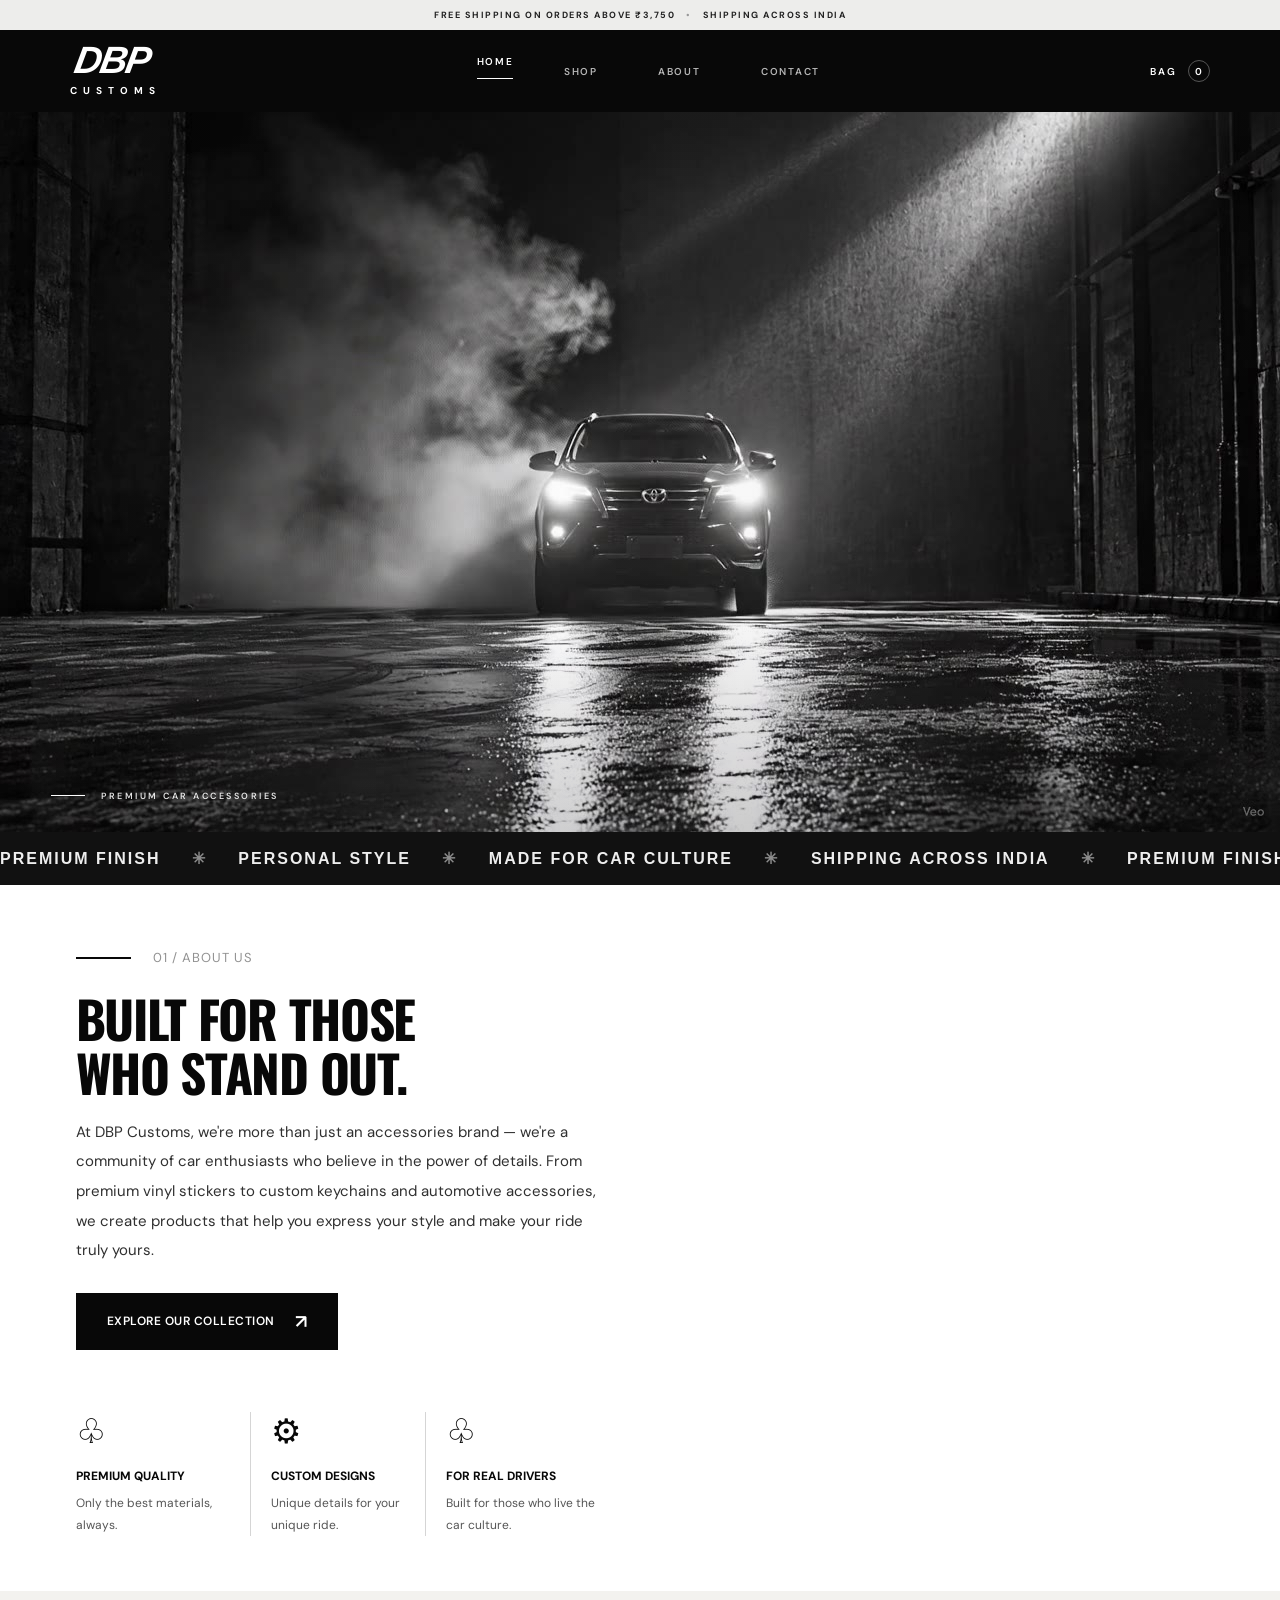
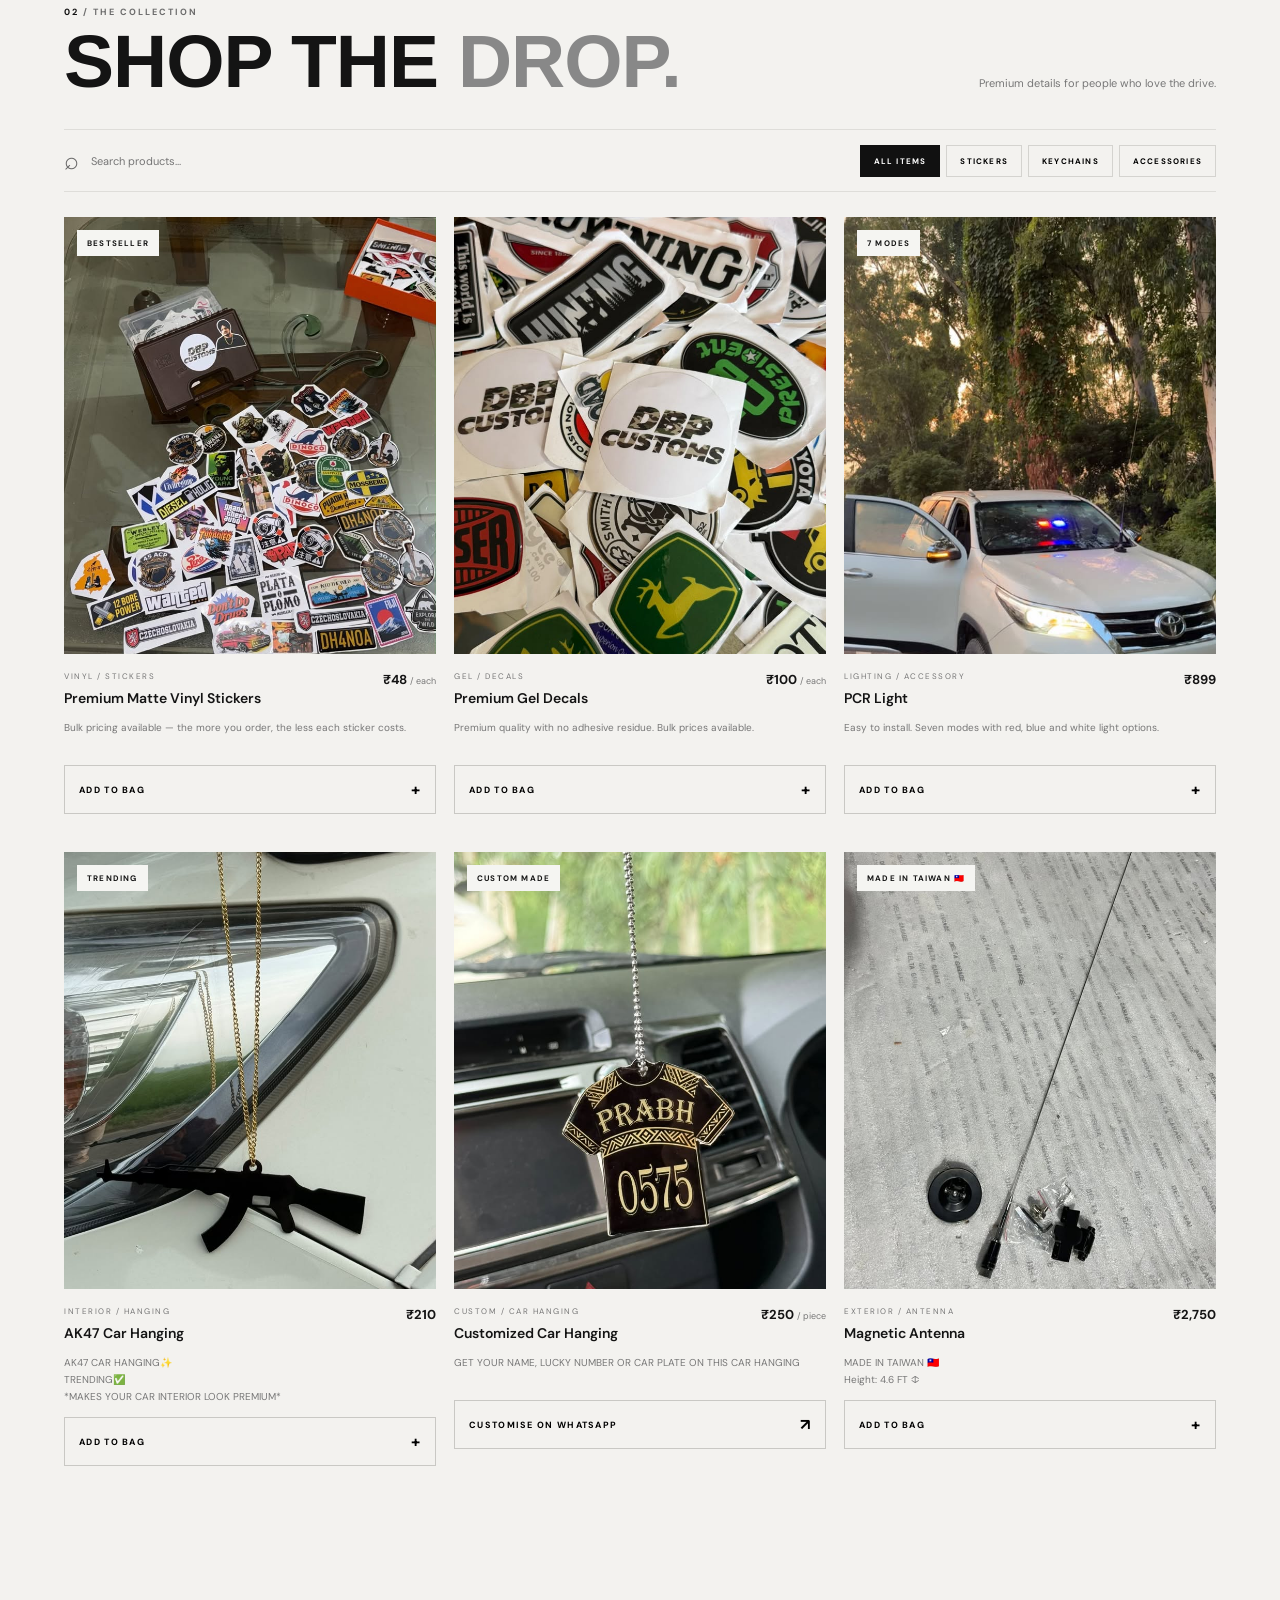
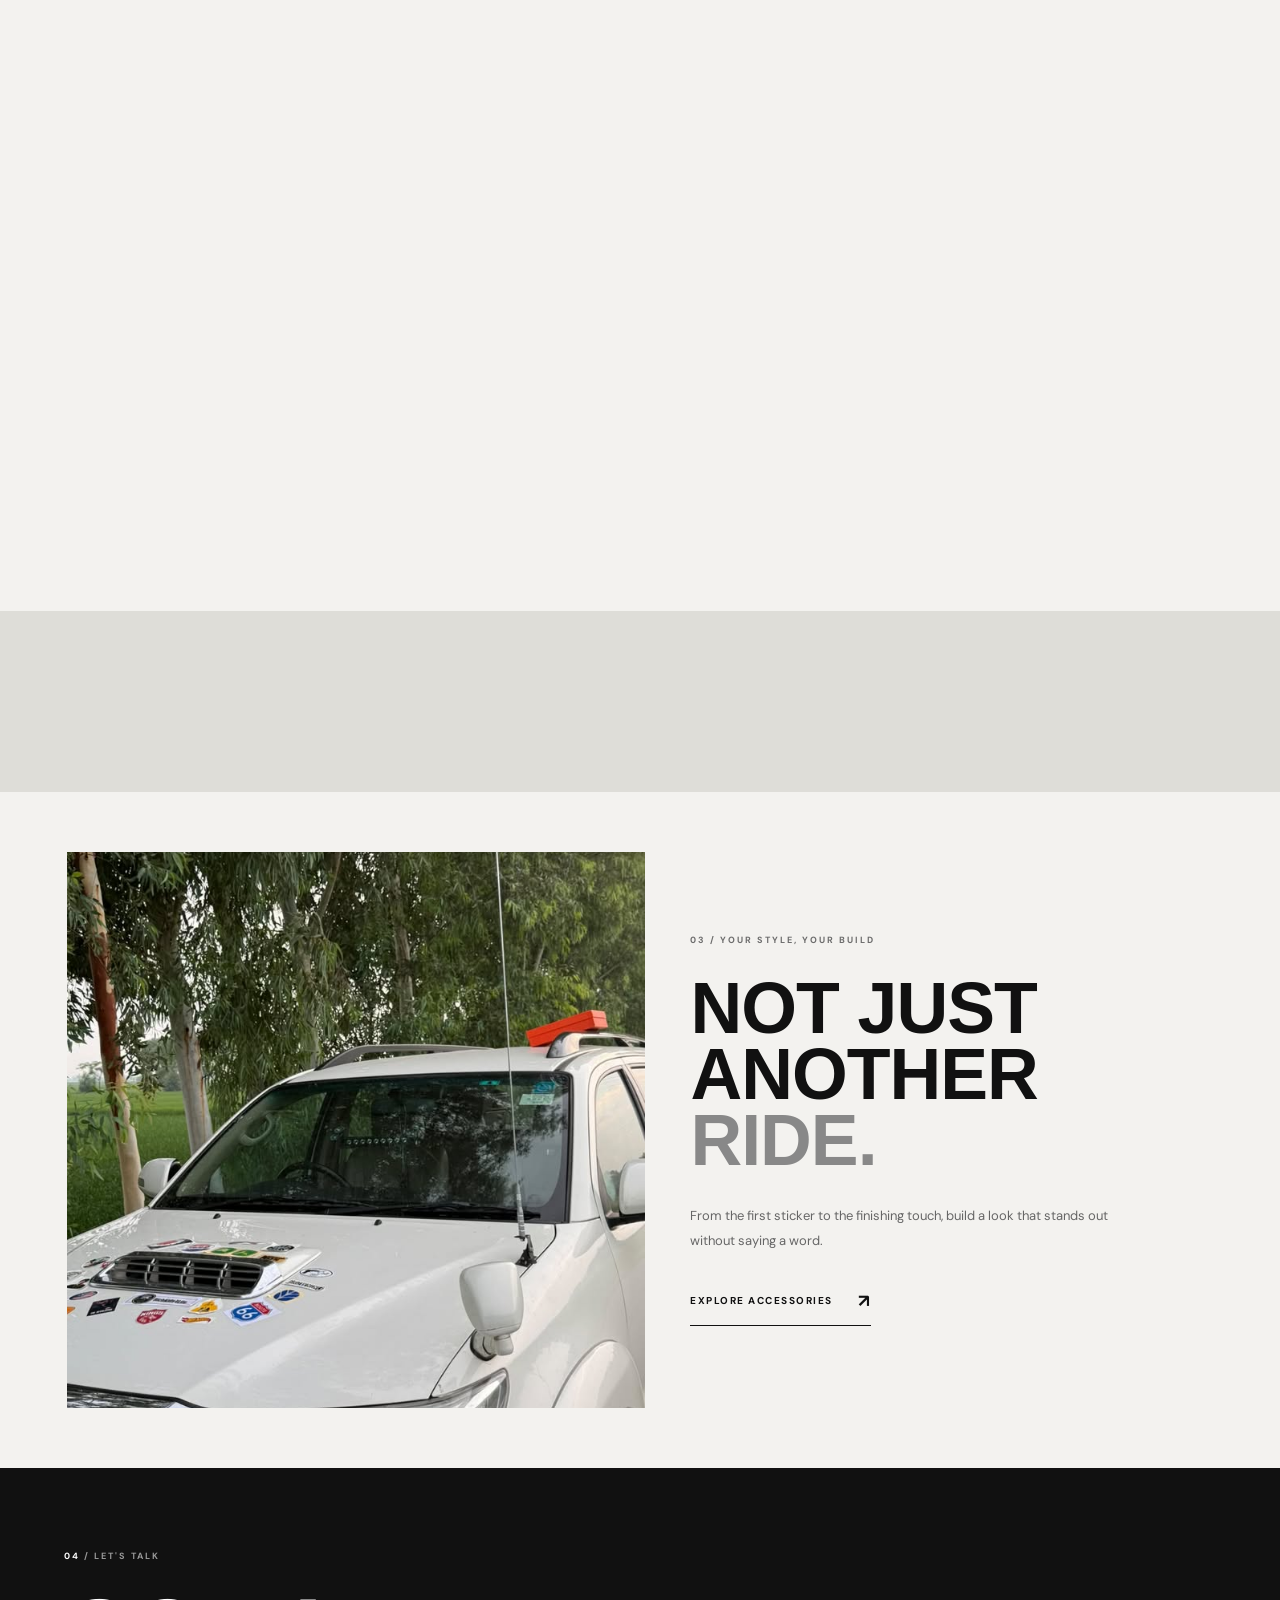
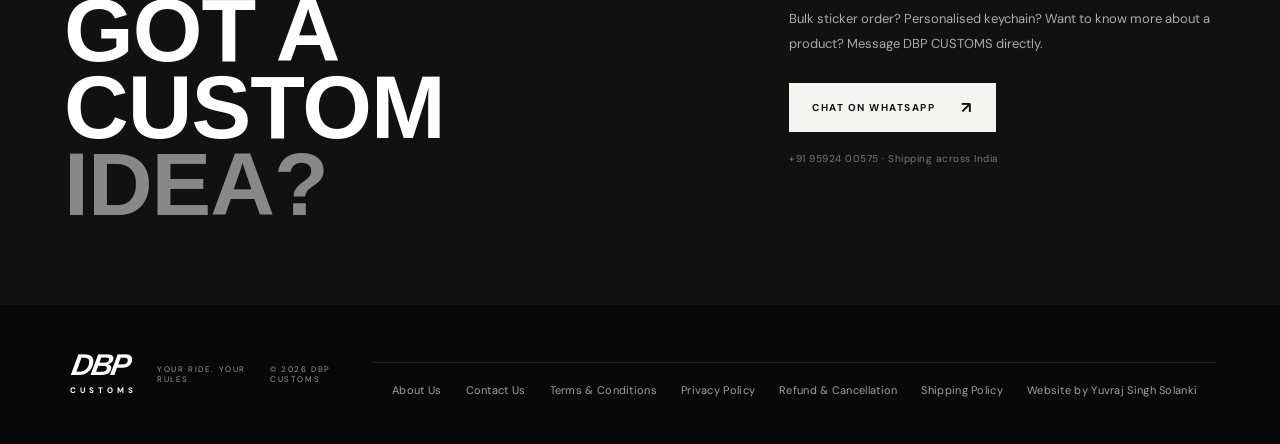
==== commit 643771be: "Update index.html" ====
--- a/index.html
+++ b/index.html
@@ -94,7 +94,14 @@
     </div>
 
     <div class="about-hero-visual">
-    <video class="about-hero-video" autoplay muted loop playsinline preload="metadata">
+    <video
+        class="about-hero-video"
+        autoplay
+        muted
+        loop
+        playsinline
+        preload="metadata"
+    >
         <source src="dbp-customs-reveal.mp4" type="video/mp4">
     </video>
 </div>
--- a/styles.css
+++ b/styles.css
@@ -747,18 +747,64 @@
     }
 
 .about-hero-visual {
+    position: relative !important;
+    width: 100% !important;
+    max-width: 600px !important;
+    height: auto !important;
+    aspect-ratio: 16 / 9;
+    min-height: 0 !important;
+    overflow: hidden !important;
+    justify-self: start !important;
+    clip-path: none !important;
+    background: #111 !important;
+}
+
+/* ABOUT SECTION VIDEO */
+.about-hero-video {
+    display: block;
+    width: 100%;
+    height: 100%;
+    object-fit: cover;
+    object-position: center;
+    background: #111;
+}
+
+/* VIDEO CONTAINER — DESKTOP */
+.about-hero-visual {
+    position: relative !important;
+    width: 100% !important;
+    max-width: 520px !important;
+    height: 400px !important;
+    min-height: 0 !important;
+    overflow: hidden !important;
+    justify-self: start !important;
+    clip-path: none !important;
+    background: #111 !important;
+}
+
+/* VIDEO CONTAINER — MOBILE */
+@media (max-width: 768px) {
+    .about-hero-visual {
+        width: 100% !important;
+        max-width: 100% !important;
+        height: auto !important;
+        aspect-ratio: 16 / 9;
+    }
+
+    .about-hero-video {
+        width: 100%;
+        height: 100%;
+        object-fit: cover;
+    }
+}
+
+.about-hero-visual {
     width: 100% !important;
     max-width: 100% !important;
-    height: 300px !important;
-    min-height: 0 !important;
-    aspect-ratio: auto !important;
-    overflow: hidden !important;
-    clip-path: none !important;
-}
-
-    .about-hero-visual img {
-        height: 300px !important;
-    }
+    aspect-ratio: 16 / 9;
+    height: auto !important;
+}
+
 
     .about-hero-copy {
         max-width: 100% !important;
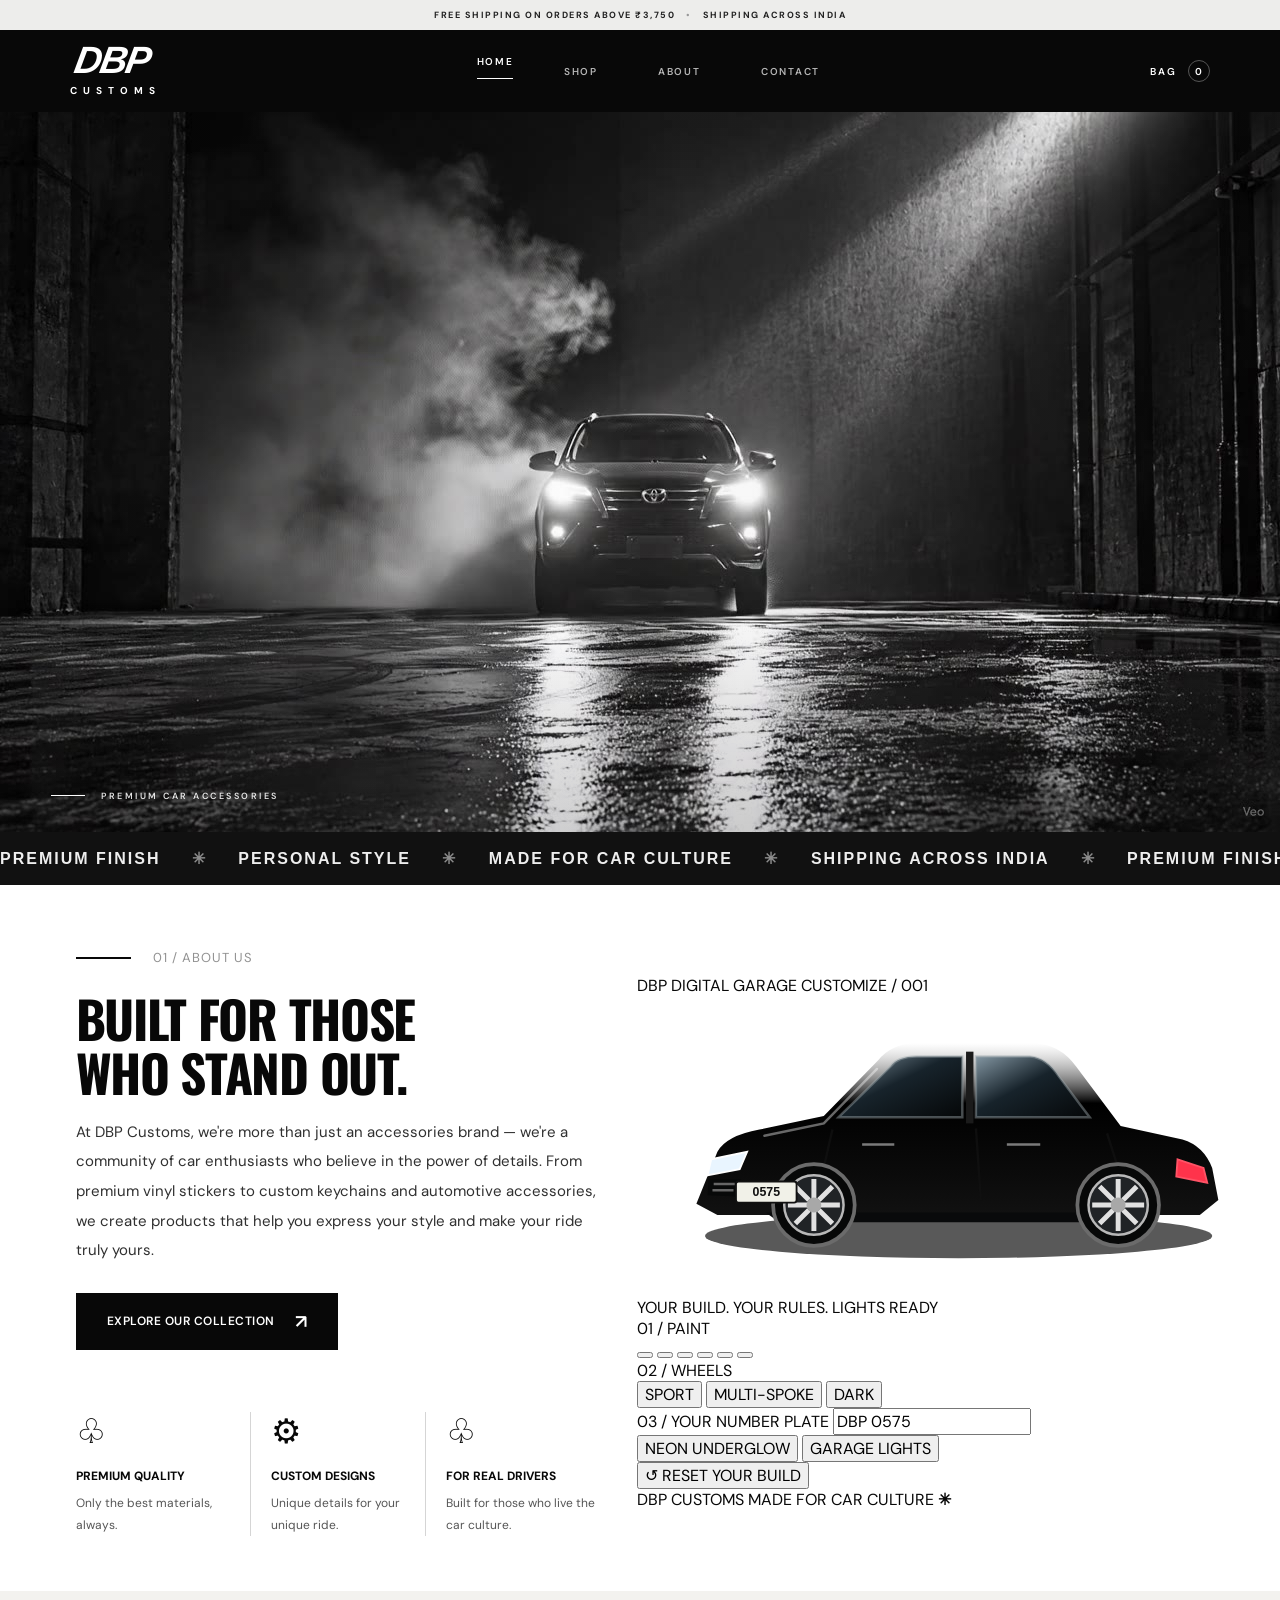
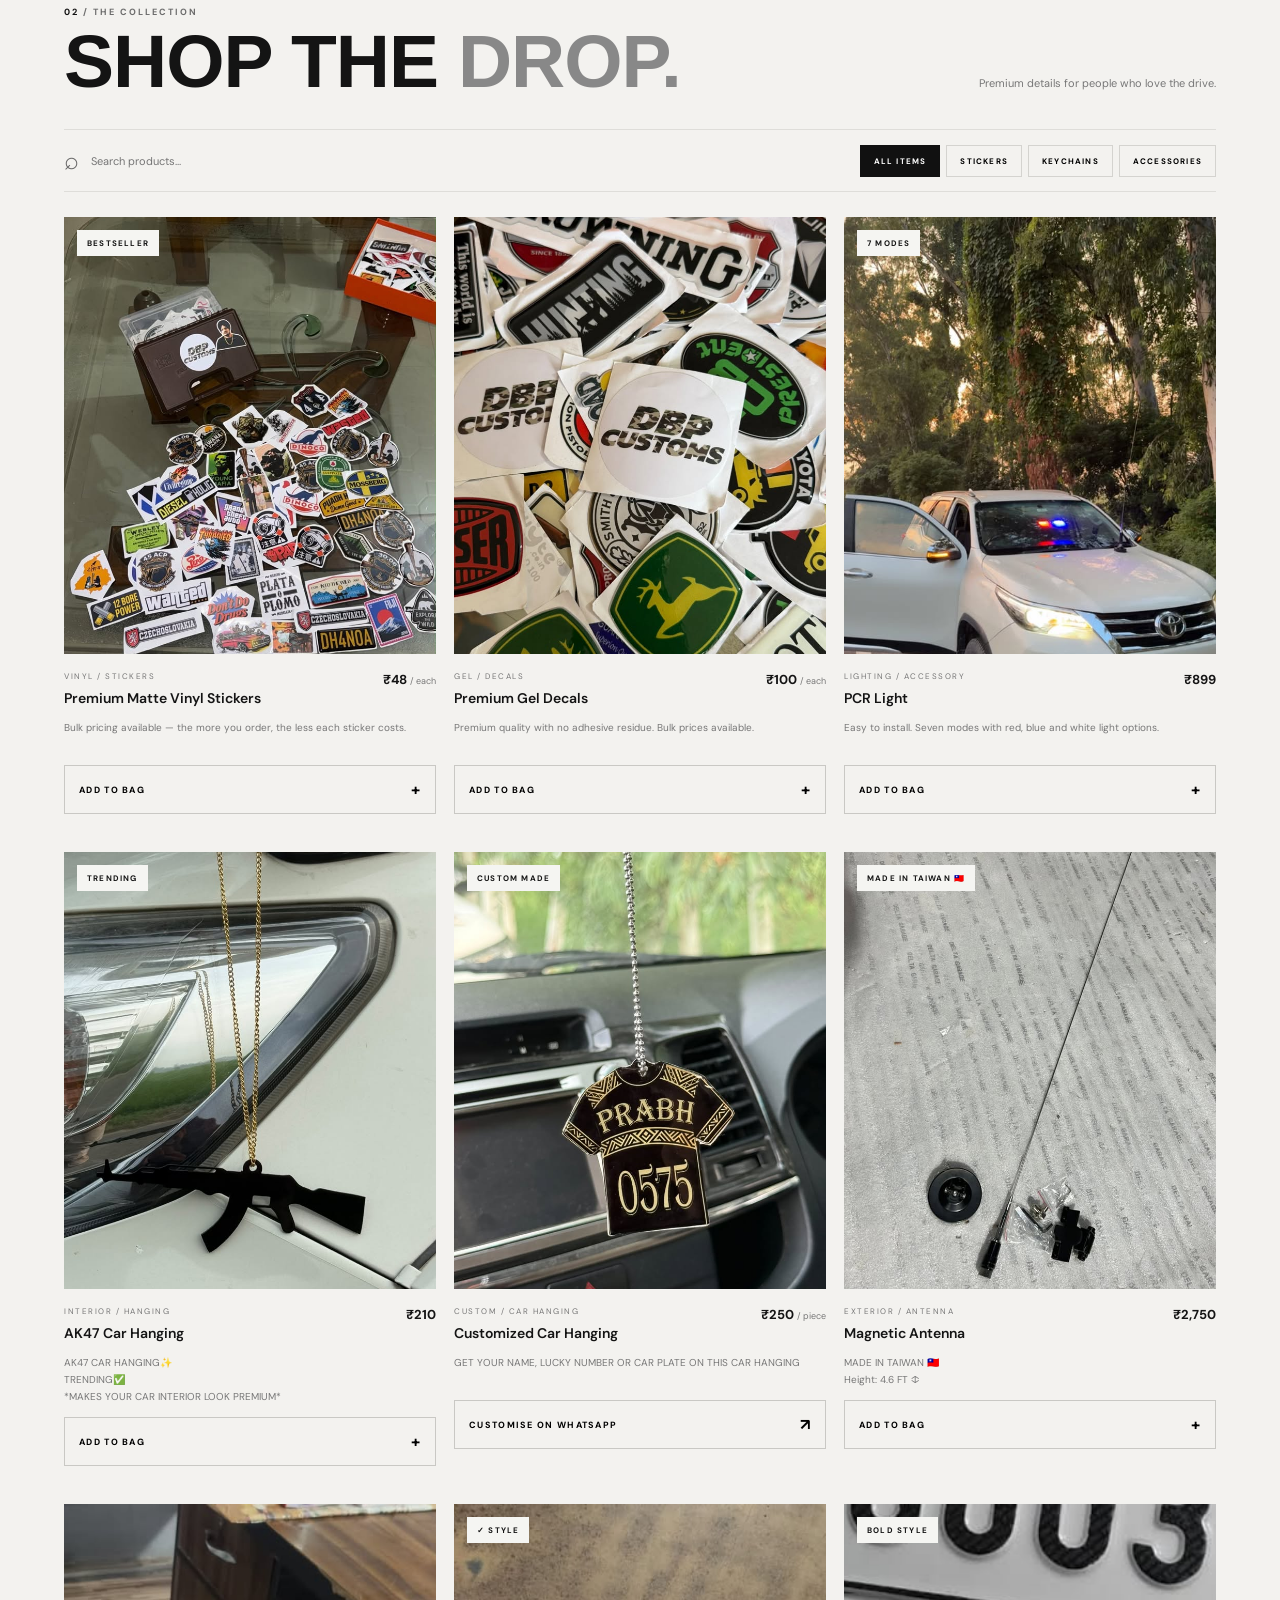
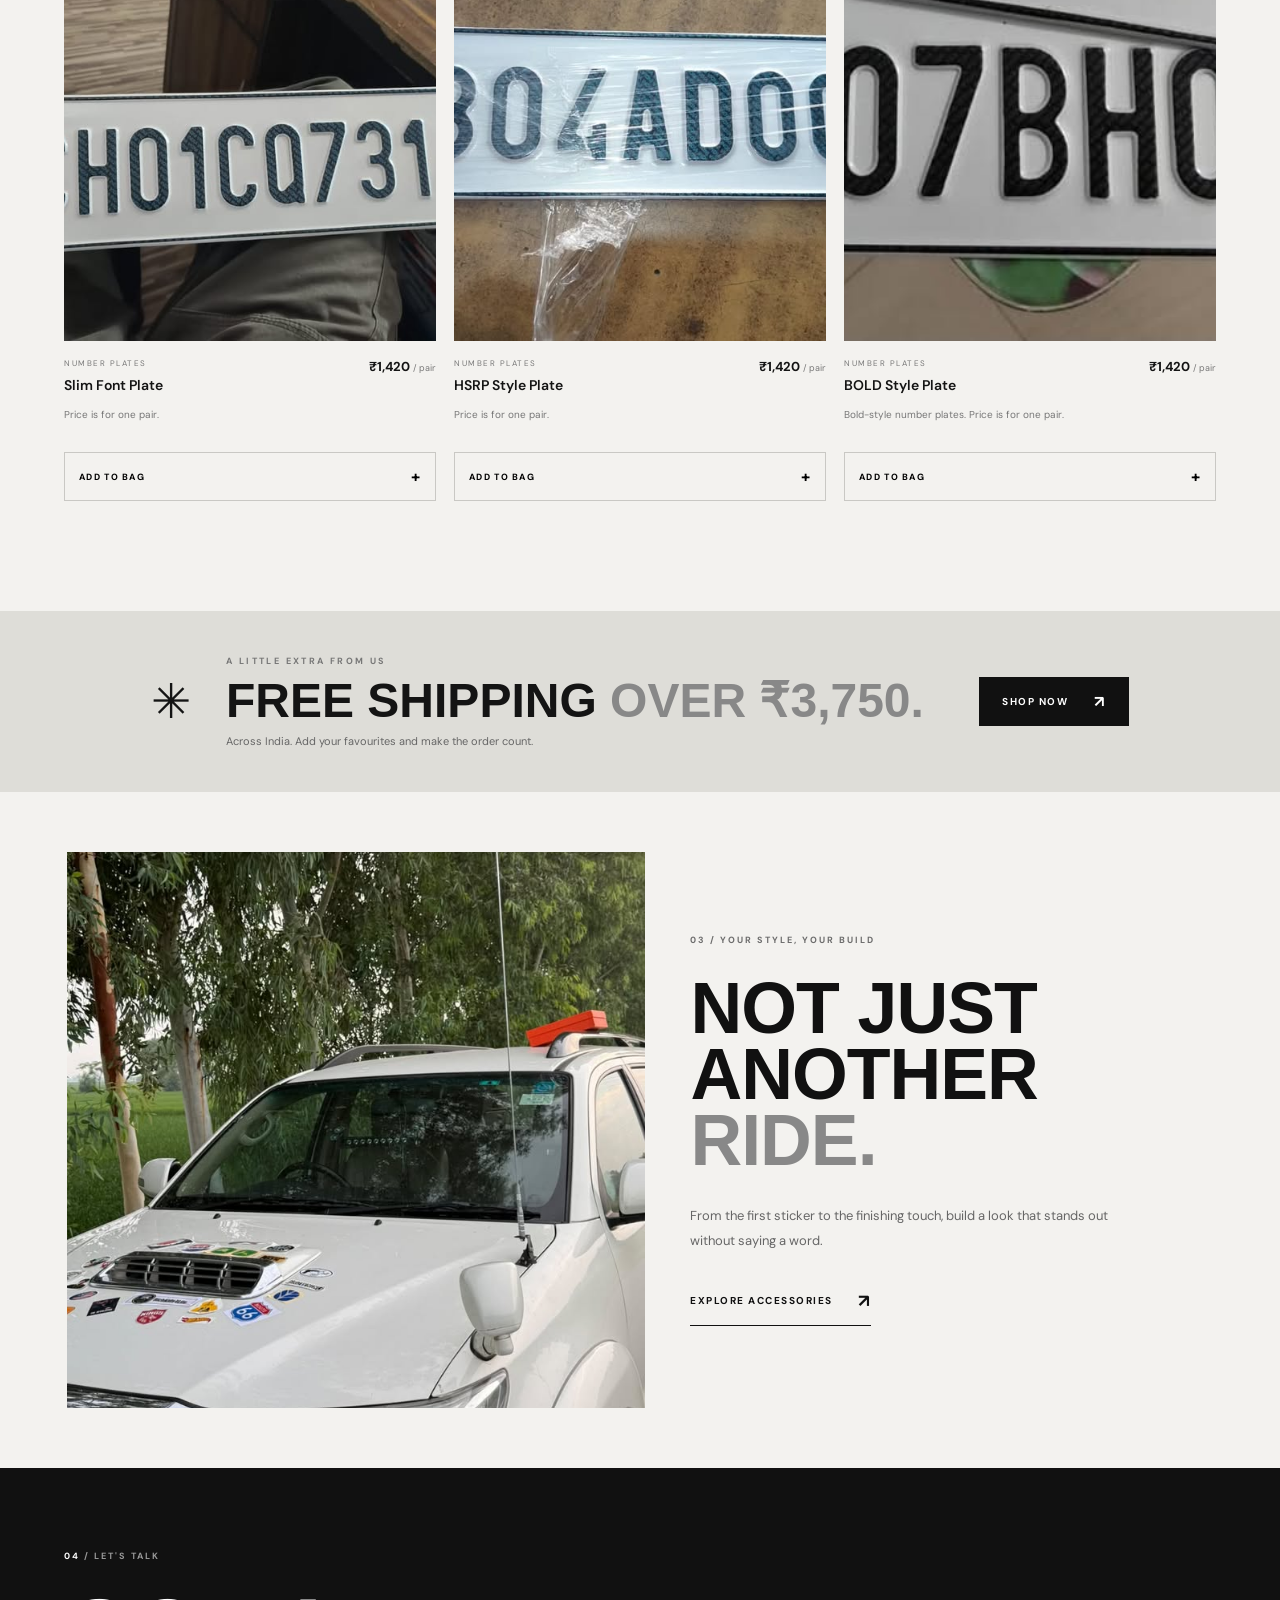
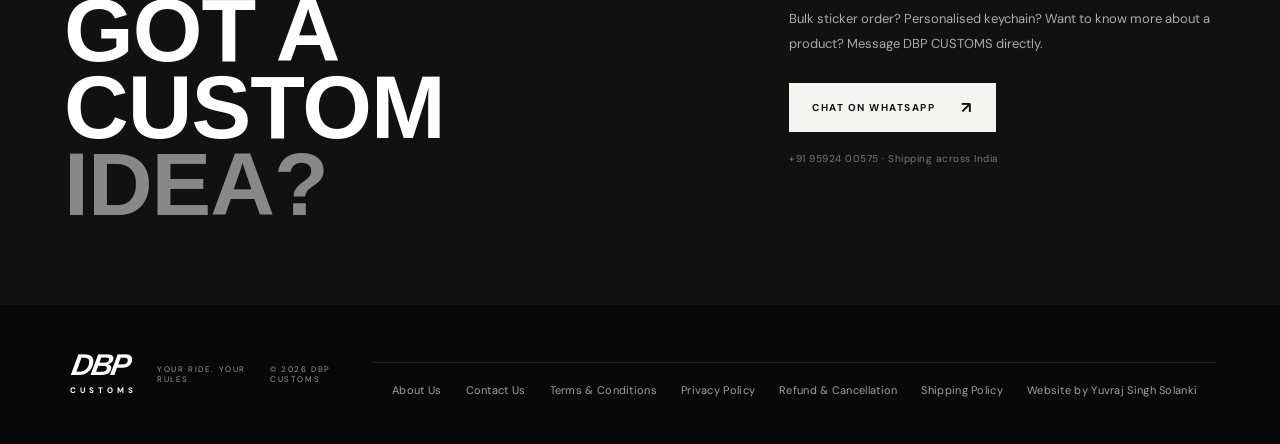
==== commit 2b17e658: "Update index.html" ====
--- a/index.html
+++ b/index.html
@@ -93,18 +93,208 @@
 
     </div>
 
-    <div class="about-hero-visual">
-    <video
-        class="about-hero-video"
-        autoplay
-        muted
-        loop
-        playsinline
-        preload="metadata"
-    >
-        <source src="dbp-customs-reveal.mp4" type="video/mp4">
-    </video>
+   
+<div class="dbp-customizer" id="dbpCustomizer">
+
+    <div class="dbp-garage-top">
+        <span class="dbp-garage-label">
+            <span class="dbp-live-dot"></span>
+            DBP DIGITAL GARAGE
+        </span>
+        <span class="dbp-garage-number">CUSTOMIZE / 001</span>
+    </div>
+
+    <div class="dbp-garage-scene" id="dbpGarageScene">
+
+        <div class="dbp-garage-light dbp-light-left"></div>
+        <div class="dbp-garage-light dbp-light-right"></div>
+
+        <div class="dbp-garage-floor"></div>
+        <div class="dbp-car-underglow" id="dbpUnderglow"></div>
+
+        <svg class="dbp-car-svg" id="dbpCarSvg"
+             viewBox="0 0 520 240"
+             role="img"
+             aria-label="Stylized car that changes colour and wheel style">
+
+            <defs>
+                <linearGradient id="dbpBodyGradient" x1="0" y1="0" x2="0" y2="1">
+                    <stop offset="0%" stop-color="#ffffff" stop-opacity=".42"/>
+                    <stop offset="35%" stop-color="var(--dbp-car-color)"/>
+                    <stop offset="100%" stop-color="#111111"/>
+                </linearGradient>
+
+                <linearGradient id="dbpWindowGradient" x1="0" y1="0" x2="1" y2="1">
+                    <stop offset="0%" stop-color="#8295a1"/>
+                    <stop offset="45%" stop-color="#17232b"/>
+                    <stop offset="100%" stop-color="#050708"/>
+                </linearGradient>
+            </defs>
+
+            <!-- Car shadow -->
+            <ellipse cx="260" cy="194" rx="205" ry="18" fill="#000" opacity=".65"/>
+
+            <!-- Main car body -->
+            <path class="dbp-car-body"
+                  d="M52 158 L65 126 Q72 113 99 108 L151 97
+                     L195 52 Q205 39 225 38 L321 38
+                     Q342 39 355 57 L391 105 L441 116
+                     Q458 121 465 139 L470 165
+                     L455 177 L65 177 L48 168 Z"
+                  fill="url(#dbpBodyGradient)"
+                  stroke="var(--dbp-car-color)"
+                  stroke-width="2.5"/>
+
+            <!-- Windows -->
+            <path d="M163 98 L205 57 Q211 49 226 49 L263 49 L263 98 Z"
+                  fill="url(#dbpWindowGradient)"
+                  stroke="#9ba6ab" stroke-opacity=".45" stroke-width="2"/>
+
+            <path d="M274 49 L318 49 Q331 50 341 65 L366 98 L274 98 Z"
+                  fill="url(#dbpWindowGradient)"
+                  stroke="#9ba6ab" stroke-opacity=".45" stroke-width="2"/>
+
+            <!-- Window divider -->
+            <path d="M269 45 L269 103" stroke="#1b1b1b" stroke-width="6"/>
+
+            <!-- Door details -->
+            <path d="M158 108 L145 165 M274 107 L278 165 M380 111 L397 164"
+                  fill="none" stroke="#111" stroke-width="2" opacity=".8"/>
+
+            <path d="M182 120 L208 120 M299 120 L326 120"
+                  stroke="#eee" stroke-opacity=".5" stroke-width="2"/>
+
+            <!-- Front and rear lights -->
+            <path d="M60 132 L89 126 L83 140 L57 145 Z"
+                  fill="#e9f5ff" stroke="#fff" stroke-width="1.5"/>
+
+            <path d="M437 132 L458 139 L461 151 L436 146 Z"
+                  fill="#ff334b" stroke="#ff5366" stroke-width="1.5"/>
+
+            <!-- Front grille -->
+            <path d="M58 148 L84 148 L80 162 L57 161 Z" fill="#080909"/>
+            <path d="M62 152 L79 152 M61 157 L78 157"
+                  stroke="#666" stroke-width="2"/>
+
+            <!-- Side skirt -->
+            <path d="M104 175 L407 175 L393 183 L115 183 Z" fill="#090a0b"/>
+
+            <!-- Wheels -->
+            <g class="dbp-wheel dbp-wheel-rear" transform="translate(143 169)">
+                <circle class="dbp-wheel-outer" r="33" fill="#070808" stroke="#6b6b6b" stroke-width="3"/>
+                <circle class="dbp-wheel-inner" r="24" fill="#202326" stroke="#b8b8b8" stroke-width="2"/>
+                <g class="dbp-wheel-spokes">
+                    <path d="M0 -21 L0 -5 M0 5 L0 21 M-21 0 L-5 0 M5 0 L21 0
+                             M-15 -15 L-4 -4 M4 4 L15 15 M15 -15 L4 -4 M-4 4 L-15 15"
+                          stroke="#e1e1e1" stroke-width="4"/>
+                </g>
+                <circle r="6" fill="#a8a8a8"/>
+            </g>
+
+            <g class="dbp-wheel dbp-wheel-front" transform="translate(389 169)">
+                <circle class="dbp-wheel-outer" r="33" fill="#070808" stroke="#6b6b6b" stroke-width="3"/>
+                <circle class="dbp-wheel-inner" r="24" fill="#202326" stroke="#b8b8b8" stroke-width="2"/>
+                <g class="dbp-wheel-spokes">
+                    <path d="M0 -21 L0 -5 M0 5 L0 21 M-21 0 L-5 0 M5 0 L21 0
+                             M-15 -15 L-4 -4 M4 4 L15 15 M15 -15 L4 -4 M-4 4 L-15 15"
+                          stroke="#e1e1e1" stroke-width="4"/>
+                </g>
+                <circle r="6" fill="#a8a8a8"/>
+            </g>
+
+            <!-- Number plate -->
+            <rect x="80" y="150" width="49" height="17" rx="2"
+                  fill="#f1f1e8" stroke="#111" stroke-width="1.5"/>
+            <text id="dbpSvgPlate" x="104.5" y="162"
+                  text-anchor="middle" font-family="Arial, sans-serif"
+                  font-size="10" font-weight="900" fill="#111">0575</text>
+
+            <!-- Highlight -->
+            <path d="M103 113 L151 103 L194 59"
+                  fill="none" stroke="#fff" stroke-opacity=".4"
+                  stroke-width="2" stroke-linecap="round"/>
+
+        </svg>
+
+        <div class="dbp-scene-caption">
+            <span>YOUR BUILD. YOUR RULES.</span>
+            <span id="dbpSceneStatus">LIGHTS READY</span>
+        </div>
+
+    </div>
+
+    <div class="dbp-customizer-controls">
+
+        <div class="dbp-control-group">
+            <span class="dbp-control-label">01 / PAINT</span>
+            <div class="dbp-paint-options">
+                <button class="dbp-paint active" data-color="#c7c7c7"
+                        style="--swatch:#c7c7c7" aria-label="Silver paint"
+                        aria-pressed="true"></button>
+                <button class="dbp-paint" data-color="#e8e8e8"
+                        style="--swatch:#e8e8e8" aria-label="White paint"
+                        aria-pressed="false"></button>
+                <button class="dbp-paint" data-color="#c91f35"
+                        style="--swatch:#c91f35" aria-label="Red paint"
+                        aria-pressed="false"></button>
+                <button class="dbp-paint" data-color="#1748bb"
+                        style="--swatch:#1748bb" aria-label="Blue paint"
+                        aria-pressed="false"></button>
+                <button class="dbp-paint" data-color="#17191b"
+                        style="--swatch:#17191b" aria-label="Black paint"
+                        aria-pressed="false"></button>
+                <button class="dbp-paint" data-color="#19835a"
+                        style="--swatch:#19835a" aria-label="Green paint"
+                        aria-pressed="false"></button>
+            </div>
+        </div>
+
+        <div class="dbp-control-group">
+            <span class="dbp-control-label">02 / WHEELS</span>
+            <div class="dbp-wheel-options">
+                <button class="dbp-option active" data-wheel="sport"
+                        aria-pressed="true">SPORT</button>
+                <button class="dbp-option" data-wheel="multi"
+                        aria-pressed="false">MULTI-SPOKE</button>
+                <button class="dbp-option" data-wheel="dark"
+                        aria-pressed="false">DARK</button>
+            </div>
+        </div>
+
+        <div class="dbp-control-group dbp-plate-group">
+            <label class="dbp-control-label" for="dbpPlateInput">03 / YOUR NUMBER PLATE</label>
+            <input id="dbpPlateInput" type="text" maxlength="10"
+                   value="DBP 0575" placeholder="Enter your plate"
+                   autocomplete="off">
+        </div>
+
+        <div class="dbp-toggle-row">
+            <button class="dbp-toggle" id="dbpGlowToggle"
+                    type="button" aria-pressed="false">
+                <span class="dbp-toggle-indicator"></span>
+                NEON UNDERGLOW
+            </button>
+
+            <button class="dbp-toggle" id="dbpLightsToggle"
+                    type="button" aria-pressed="false">
+                <span class="dbp-toggle-indicator"></span>
+                GARAGE LIGHTS
+            </button>
+        </div>
+
+        <button class="dbp-reset-button" id="dbpReset" type="button">
+            ↺ RESET YOUR BUILD
+        </button>
+
+    </div>
+
+    <div class="dbp-garage-footer">
+        <span>DBP CUSTOMS</span>
+        <span>MADE FOR CAR CULTURE <b>✳</b></span>
+    </div>
+
 </div>
+
 
 </section>
 <!-- END DBP CUSTOMS ABOUT SECTION -->
--- a/styles.css
+++ b/styles.css
@@ -725,7 +725,6 @@
     border-radius: 0 !important;
 }
 
-}
 
 .about-hero-copy {
     width: 100% !important;
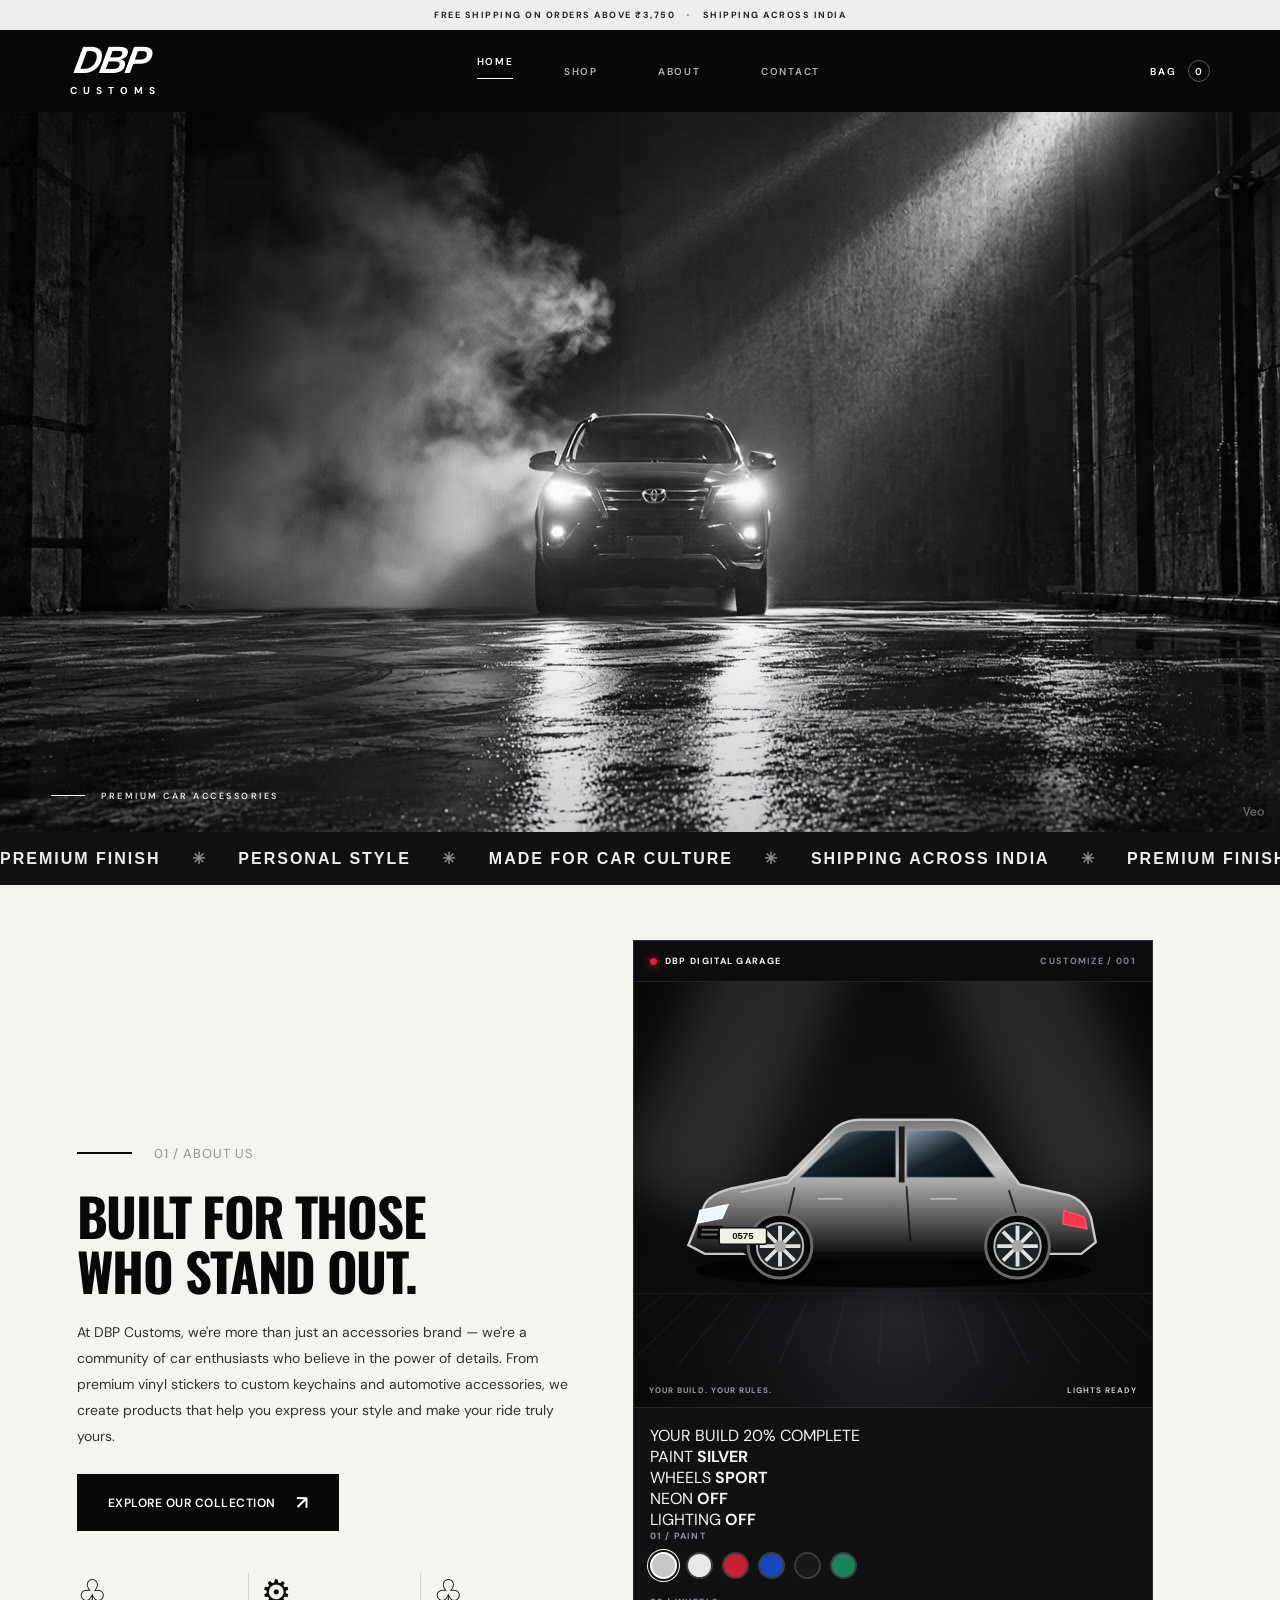
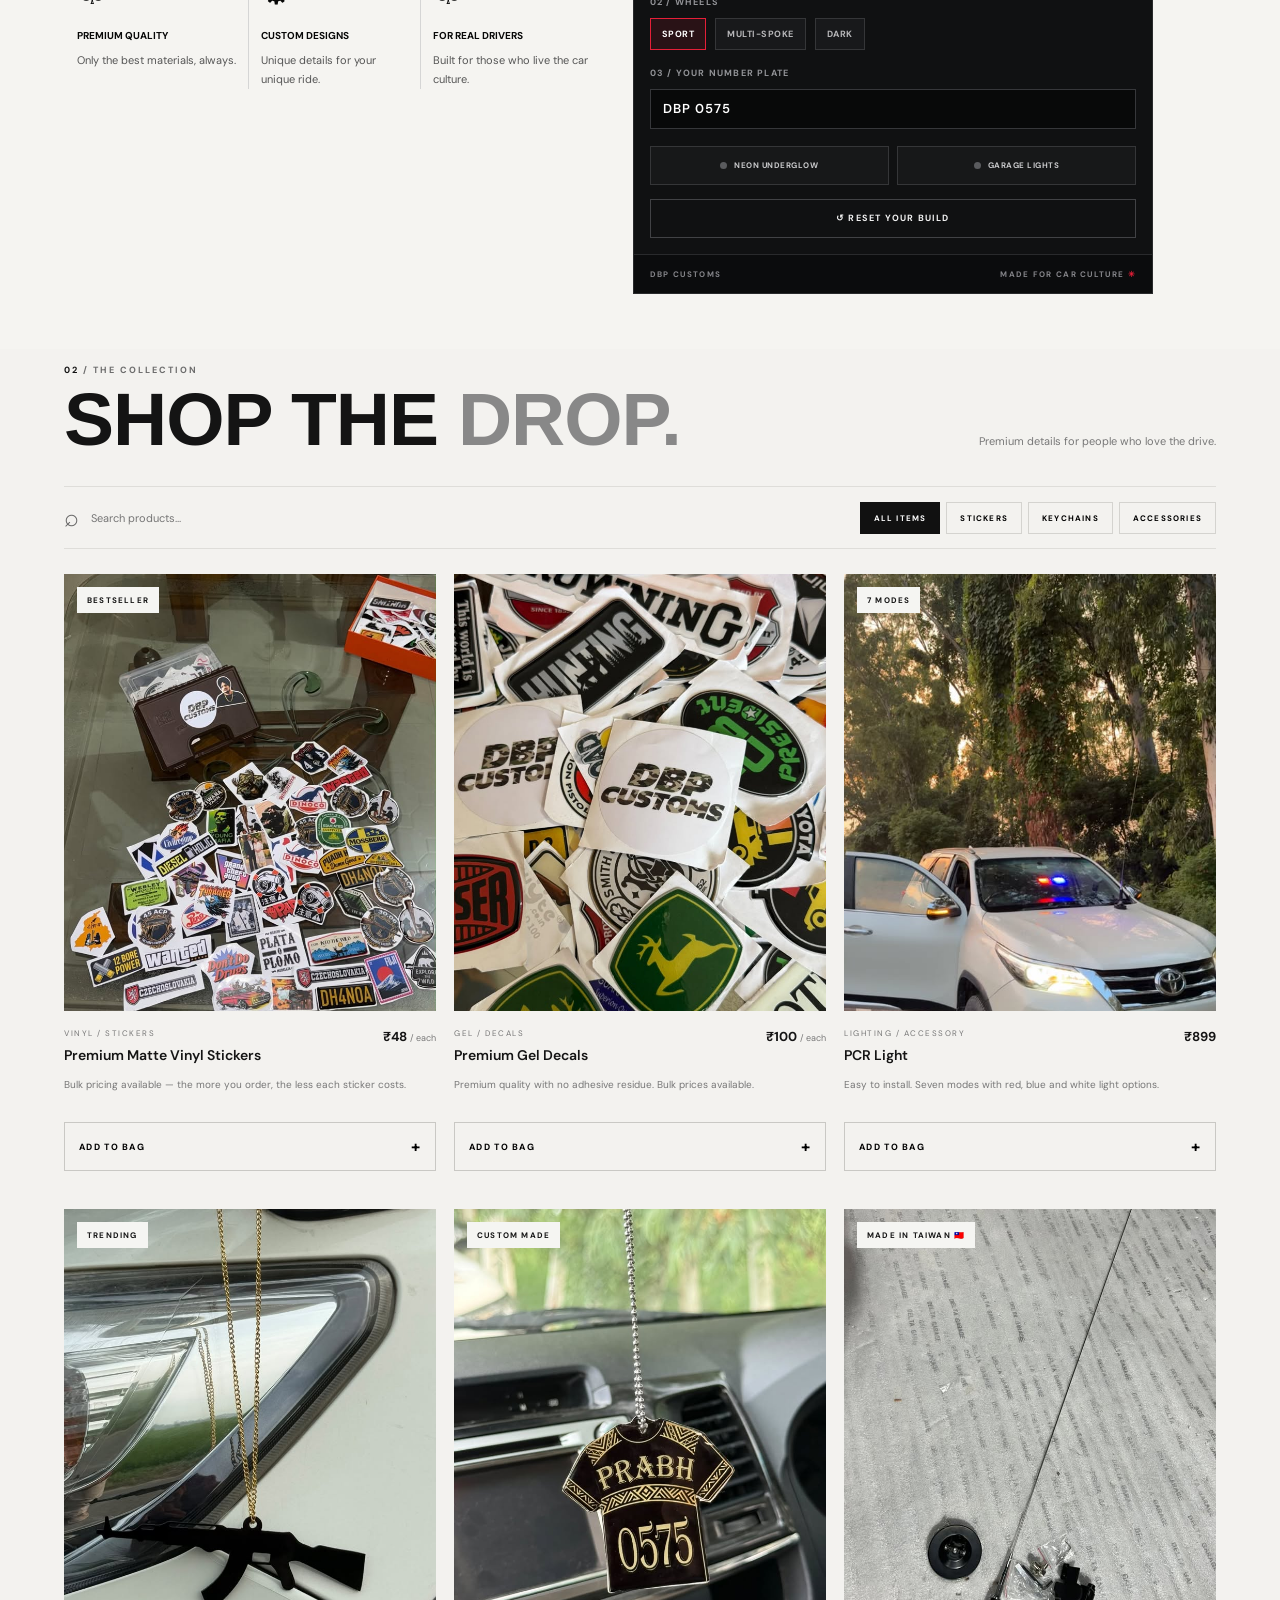
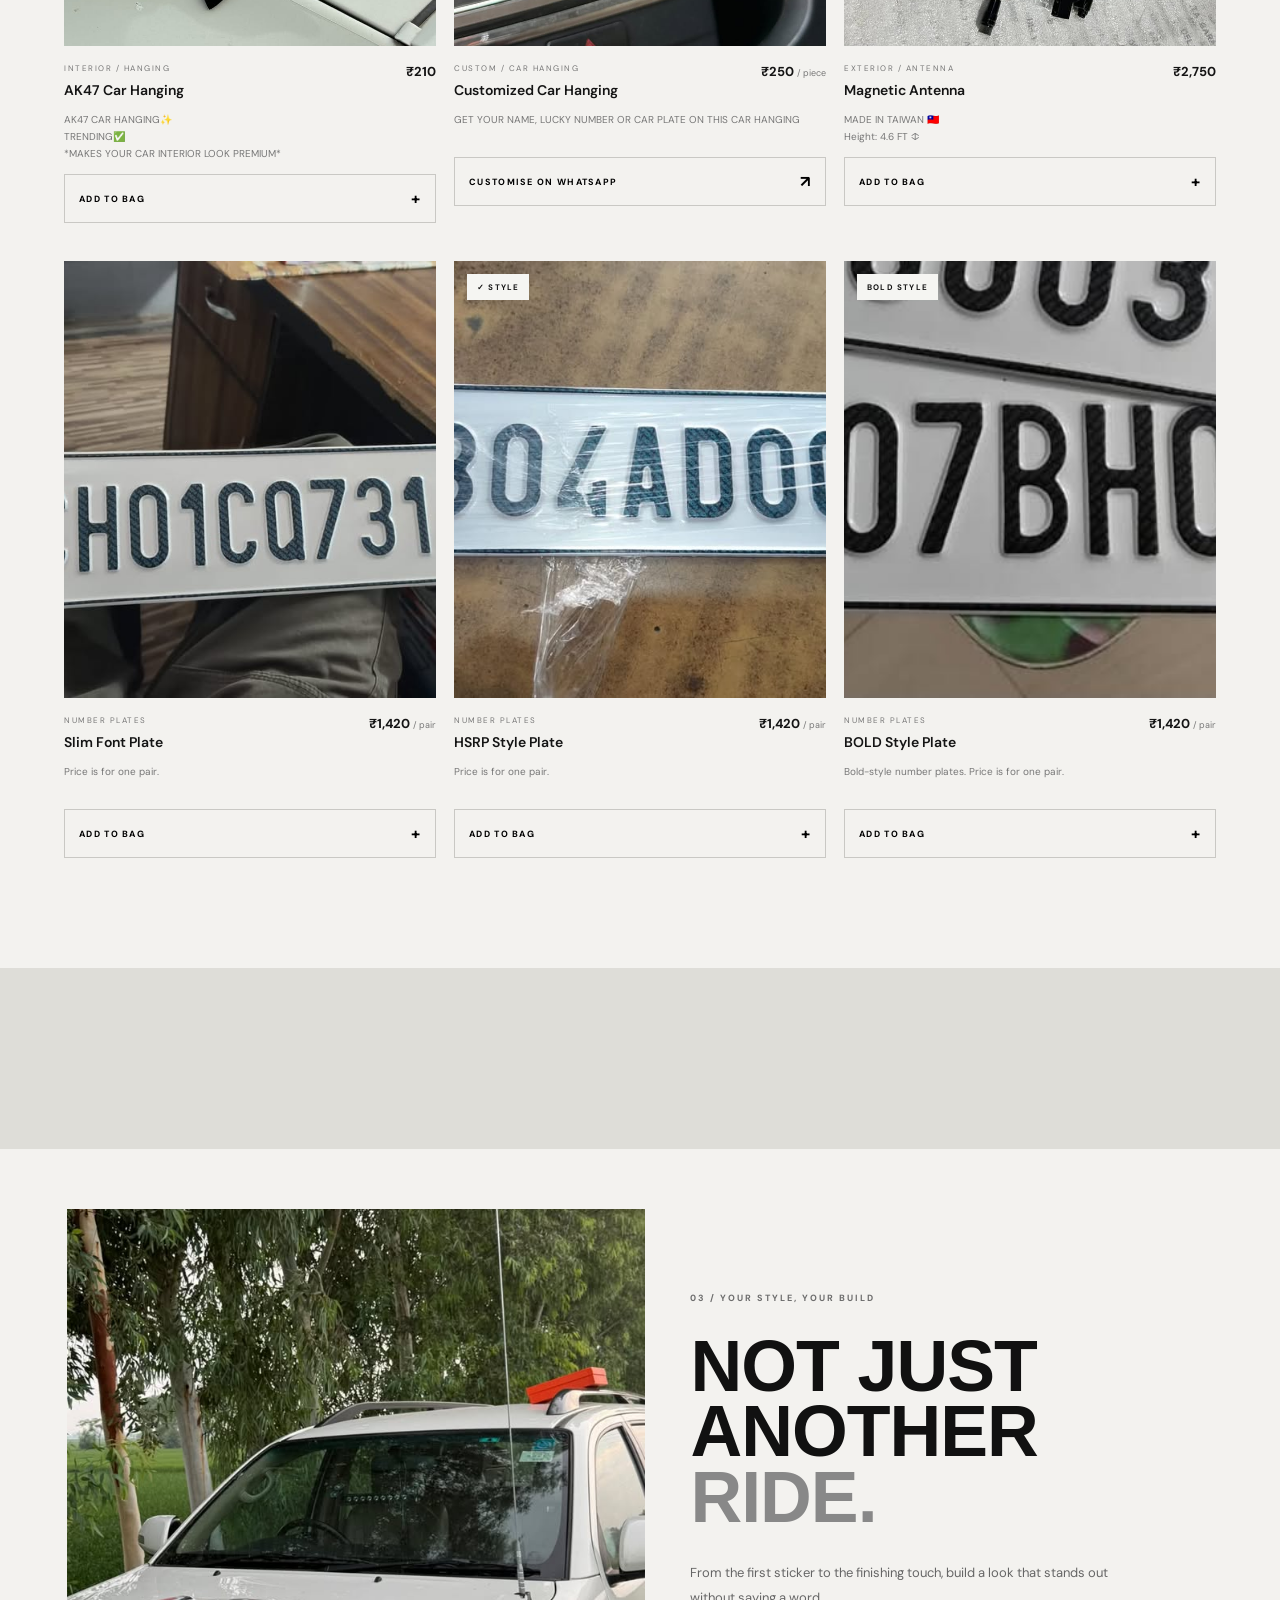
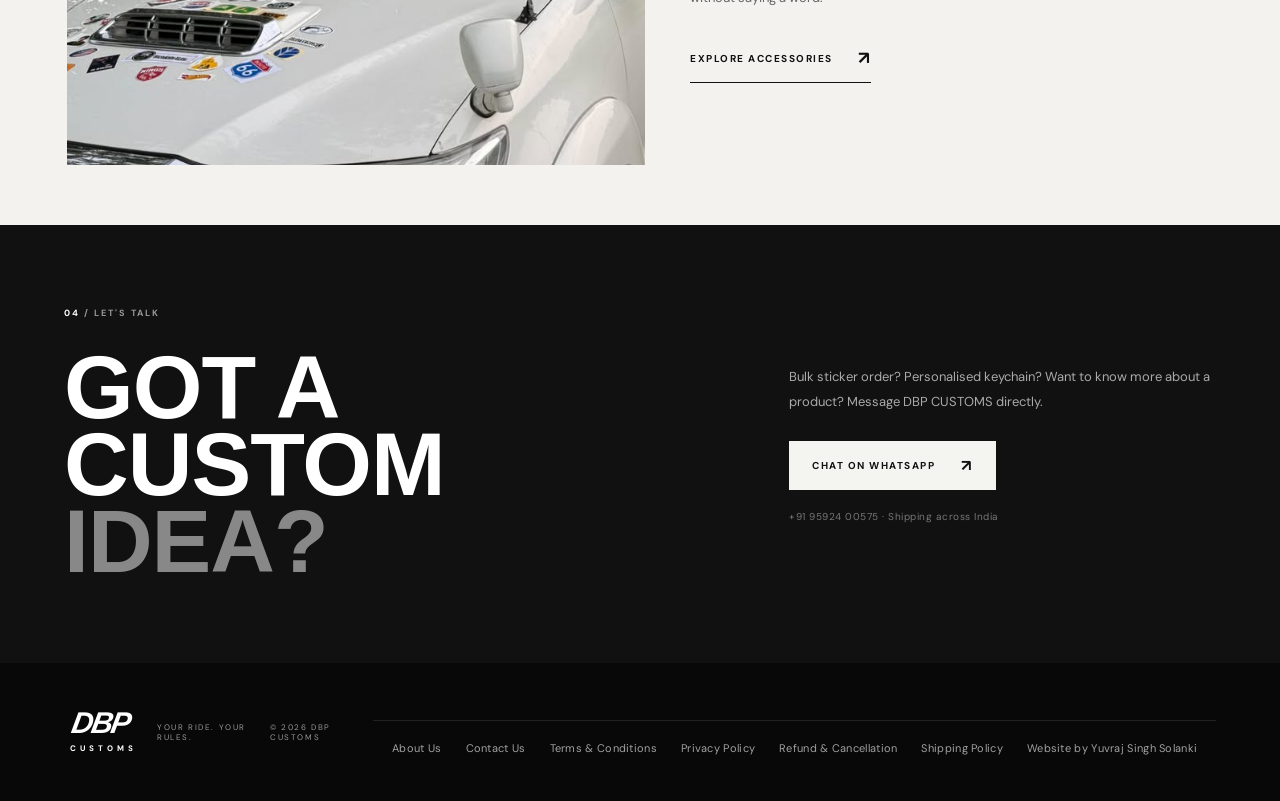
==== commit 24ff1af7: "Update index.html" ====
--- a/index.html
+++ b/index.html
@@ -224,6 +224,37 @@
     </div>
 
     <div class="dbp-customizer-controls">
+      <!-- CINEMATIC BUILD STATISTICS -->
+<div class="dbp-build-stats">
+  <div class="dbp-stats-heading">
+    <span>YOUR BUILD</span>
+    <span id="dbpBuildPercent">20% COMPLETE</span>
+  </div>
+
+  <div class="dbp-progress-track">
+    <div id="dbpProgressFill" class="dbp-progress-fill"></div>
+  </div>
+
+  <div class="dbp-stats-grid">
+    <div class="dbp-stat">
+      <span>PAINT</span>
+      <strong id="dbpStatPaint">SILVER</strong>
+    </div>
+    <div class="dbp-stat">
+      <span>WHEELS</span>
+      <strong id="dbpStatWheels">SPORT</strong>
+    </div>
+    <div class="dbp-stat">
+      <span>NEON</span>
+      <strong id="dbpStatNeon">OFF</strong>
+    </div>
+    <div class="dbp-stat">
+      <span>LIGHTING</span>
+      <strong id="dbpStatLights">OFF</strong>
+    </div>
+  </div>
+</div>
+<!-- END BUILD STATISTICS -->
 
         <div class="dbp-control-group">
             <span class="dbp-control-label">01 / PAINT</span>
--- a/styles.css
+++ b/styles.css
@@ -822,3 +822,641 @@
     margin-bottom: 15px !important;
 }
 
+/* =========================================
+   DBP CUSTOMS — INTERACTIVE CAR CUSTOMIZER
+   ========================================= */
+
+.dbp-customizer {
+    --dbp-car-color: #c7c7c7;
+    --dbp-neon-color: #e51f38;
+    width: 100%;
+    max-width: 520px;
+    min-width: 0;
+    justify-self: start;
+    overflow: hidden;
+    color: #f4f4f4;
+    background: #0b0c0d;
+    border: 1px solid #292a2c;
+    font-family: 'DM Sans', sans-serif;
+    box-sizing: border-box;
+}
+
+.dbp-customizer *,
+.dbp-customizer *::before,
+.dbp-customizer *::after {
+    box-sizing: border-box;
+}
+
+.dbp-garage-top,
+.dbp-garage-footer {
+    display: flex;
+    align-items: center;
+    justify-content: space-between;
+    gap: 10px;
+    padding: 14px 16px;
+    font-size: 9px;
+    font-weight: 700;
+    letter-spacing: 1.3px;
+}
+
+.dbp-garage-top {
+    border-bottom: 1px solid #242527;
+}
+
+.dbp-garage-label {
+    display: flex;
+    align-items: center;
+    gap: 8px;
+}
+
+.dbp-live-dot {
+    width: 7px;
+    height: 7px;
+    flex-shrink: 0;
+    border-radius: 50%;
+    background: #e51f38;
+    box-shadow: 0 0 10px #e51f38;
+    animation: dbpDotPulse 1.8s infinite;
+}
+
+.dbp-garage-number,
+.dbp-garage-footer {
+    color: #858589;
+}
+
+.dbp-garage-scene {
+    --dbp-scene-glow: transparent;
+    position: relative;
+    display: flex;
+    align-items: center;
+    justify-content: center;
+    aspect-ratio: 1.22 / 1;
+    min-height: 250px;
+    overflow: hidden;
+    isolation: isolate;
+    background:
+        radial-gradient(ellipse at 50% 73%, #27292c 0%, #121315 38%, #080909 76%);
+    transition: background 0.6s ease;
+}
+
+.dbp-garage-scene.dbp-lights-on {
+    background:
+        radial-gradient(ellipse at 50% 55%, #393b3e 0%, #191a1d 45%, #080909 85%);
+}
+
+.dbp-garage-light {
+    position: absolute;
+    top: -20%;
+    width: 24%;
+    height: 75%;
+    z-index: -1;
+    opacity: 0.12;
+    filter: blur(24px);
+    background: #fff;
+    transform: rotate(25deg);
+    transition: opacity 0.6s ease;
+}
+
+.dbp-light-left {
+    left: 8%;
+}
+
+.dbp-light-right {
+    right: 8%;
+    transform: rotate(-25deg);
+}
+
+.dbp-lights-on .dbp-garage-light {
+    opacity: 0.65;
+}
+
+.dbp-garage-floor {
+    position: absolute;
+    left: -20%;
+    right: -20%;
+    bottom: 10%;
+    height: 28%;
+    z-index: -1;
+    opacity: 0.35;
+    transform: perspective(180px) rotateX(35deg);
+    transform-origin: bottom;
+    background: repeating-linear-gradient(
+        90deg,
+        transparent 0,
+        transparent 48px,
+        #414246 49px,
+        transparent 50px
+    );
+    border-top: 1px solid #393a3c;
+}
+
+.dbp-car-svg {
+    position: relative;
+    z-index: 2;
+    display: block;
+    width: 100%;
+    height: auto;
+    overflow: visible;
+    padding: 8px;
+    transform: translateY(5px);
+    filter: drop-shadow(0 12px 15px #0009);
+    animation: dbpCarIdle 3.5s ease-in-out infinite;
+}
+
+.dbp-car-body {
+    transition: fill 0.4s ease, stroke 0.4s ease;
+}
+
+.dbp-wheel {
+    transform-box: view-box;
+    transform-origin: center;
+}
+
+.dbp-wheel-spokes {
+    transform-origin: 0 0;
+    transition: transform 0.5s ease;
+}
+
+.dbp-wheel-inner,
+.dbp-wheel-outer {
+    transition: fill 0.35s ease, stroke 0.35s ease;
+}
+
+/* Wheel style choices */
+
+.dbp-customizer[data-wheel="multi"] .dbp-wheel-spokes {
+    transform: rotate(22.5deg) scale(1.15);
+}
+
+.dbp-customizer[data-wheel="multi"] .dbp-wheel-spokes path {
+    stroke-width: 2;
+}
+
+.dbp-customizer[data-wheel="dark"] .dbp-wheel-inner {
+    fill: #090a0b;
+    stroke: #555;
+}
+
+.dbp-customizer[data-wheel="dark"] .dbp-wheel-outer {
+    stroke: #303236;
+}
+
+.dbp-customizer[data-wheel="dark"] .dbp-wheel-spokes path {
+    stroke: #56585d;
+}
+
+.dbp-customizer[data-wheel="dark"] .dbp-wheel-spokes {
+    transform: rotate(45deg);
+}
+
+.dbp-car-underglow {
+    position: absolute;
+    z-index: 1;
+    left: 22%;
+    right: 22%;
+    bottom: 20%;
+    height: 12px;
+    border-radius: 50%;
+    background: var(--dbp-neon-color);
+    opacity: 0;
+    filter: blur(17px);
+    transform: scaleX(0.8);
+    transition: opacity 0.35s ease, transform 0.35s ease;
+}
+
+.dbp-customizer.dbp-glow-on .dbp-car-underglow {
+    opacity: 1;
+    transform: scaleX(1.2);
+    animation: dbpGlowPulse 1.8s ease-in-out infinite;
+}
+
+.dbp-scene-caption {
+    position: absolute;
+    z-index: 3;
+    left: 15px;
+    right: 15px;
+    bottom: 12px;
+    display: flex;
+    align-items: center;
+    justify-content: space-between;
+    gap: 8px;
+    color: #999a9d;
+    font-size: 8px;
+    font-weight: 700;
+    letter-spacing: 1px;
+}
+
+#dbpSceneStatus {
+    color: var(--dbp-car-color);
+    text-align: right;
+}
+
+.dbp-customizer-controls {
+    padding: 17px 16px 16px;
+    border-top: 1px solid #292a2c;
+    background: #101112;
+}
+
+.dbp-control-group {
+    margin-bottom: 17px;
+}
+
+.dbp-control-label {
+    display: block;
+    margin-bottom: 10px;
+    color: #929397;
+    font-size: 9px;
+    font-weight: 700;
+    letter-spacing: 1.2px;
+}
+
+.dbp-paint-options,
+.dbp-wheel-options {
+    display: flex;
+    flex-wrap: wrap;
+    align-items: center;
+    gap: 9px;
+}
+
+.dbp-paint {
+    position: relative;
+    width: 27px;
+    height: 27px;
+    padding: 0;
+    border: 2px solid #3b3c3e;
+    border-radius: 50%;
+    background: var(--swatch);
+    cursor: pointer;
+    transition: transform 0.2s ease, border-color 0.2s ease;
+}
+
+.dbp-paint:hover {
+    transform: scale(1.08);
+}
+
+.dbp-paint.active {
+    border-color: #fff;
+    box-shadow: 0 0 0 2px #101112, 0 0 0 3px #fff;
+}
+
+.dbp-option {
+    min-height: 32px;
+    padding: 8px 11px;
+    border: 1px solid #353638;
+    background: #18191b;
+    color: #b7b7b9;
+    font-family: inherit;
+    font-size: 9px;
+    font-weight: 700;
+    letter-spacing: 0.5px;
+    cursor: pointer;
+    transition: all 0.2s ease;
+}
+
+.dbp-option.active,
+.dbp-option:hover {
+    color: #fff;
+    border-color: #e51f38;
+    background: #291216;
+}
+
+.dbp-plate-group input {
+    width: 100%;
+    min-height: 40px;
+    padding: 10px 12px;
+    border: 1px solid #36373a;
+    border-radius: 0;
+    outline: none;
+    background: #080909;
+    color: #fff;
+    font: 600 13px 'DM Sans', sans-serif;
+    letter-spacing: 1px;
+}
+
+.dbp-plate-group input:focus {
+    border-color: #e51f38;
+}
+
+.dbp-plate-group input::placeholder {
+    color: #6f7073;
+}
+
+.dbp-toggle-row {
+    display: grid;
+    grid-template-columns: 1fr 1fr;
+    gap: 8px;
+    margin-bottom: 14px;
+}
+
+.dbp-toggle {
+    display: flex;
+    align-items: center;
+    justify-content: center;
+    gap: 7px;
+    min-height: 39px;
+    padding: 8px 5px;
+    border: 1px solid #353638;
+    background: #171819;
+    color: #c9c9cb;
+    font-family: inherit;
+    font-size: 8px;
+    font-weight: 700;
+    letter-spacing: 0.5px;
+    cursor: pointer;
+    transition: all 0.25s ease;
+}
+
+.dbp-toggle-indicator {
+    width: 7px;
+    height: 7px;
+    flex: 0 0 7px;
+    border-radius: 50%;
+    background: #5a5b5e;
+}
+
+.dbp-toggle[aria-pressed="true"] {
+    border-color: #e51f38;
+    color: #fff;
+    background: #251115;
+}
+
+.dbp-toggle[aria-pressed="true"] .dbp-toggle-indicator {
+    background: #e51f38;
+    box-shadow: 0 0 8px #e51f38;
+}
+
+.dbp-reset-button {
+    width: 100%;
+    min-height: 39px;
+    padding: 10px;
+    border: 1px solid #414245;
+    background: transparent;
+    color: #f2f2f2;
+    font-family: inherit;
+    font-size: 9px;
+    font-weight: 700;
+    letter-spacing: 1.2px;
+    cursor: pointer;
+    transition: background 0.25s ease, border-color 0.25s ease;
+}
+
+.dbp-reset-button:hover {
+    border-color: #e51f38;
+    background: #251115;
+}
+
+.dbp-garage-footer {
+    border-top: 1px solid #292a2c;
+    font-size: 8px;
+}
+
+.dbp-garage-footer b {
+    color: #e51f38;
+}
+
+@keyframes dbpCarIdle {
+    0%, 100% { transform: translateY(5px); }
+    50% { transform: translateY(0); }
+}
+
+@keyframes dbpDotPulse {
+    0%, 100% { opacity: 1; }
+    50% { opacity: 0.45; }
+}
+
+@keyframes dbpGlowPulse {
+    0%, 100% { opacity: 0.65; }
+    50% { opacity: 1; }
+}
+
+/* Keep the customizer fitted inside the About section */
+
+.about-hero-visual:has(.dbp-customizer) {
+    width: 100% !important;
+    max-width: 520px !important;
+    height: auto !important;
+    min-height: 0 !important;
+    overflow: visible !important;
+    clip-path: none !important;
+    background: transparent !important;
+}
+
+@media (max-width: 768px) {
+    .dbp-customizer {
+        max-width: 100%;
+    }
+
+    .dbp-garage-scene {
+        min-height: 220px;
+    }
+
+    .dbp-customizer-controls {
+        padding: 15px 12px;
+    }
+
+    .dbp-garage-top,
+    .dbp-garage-footer {
+        padding: 12px;
+        font-size: 8px;
+    }
+
+    .dbp-toggle {
+        font-size: 7px;
+    }
+}
+
+@media (prefers-reduced-motion: reduce) {
+    .dbp-car-svg,
+    .dbp-live-dot,
+    .dbp-customizer.dbp-glow-on .dbp-car-underglow {
+        animation: none;
+    }
+}
+/* =========================================
+   DBP CUSTOMS — ABOUT SECTION FINAL FIX
+   Text on left, image on right
+========================================= */
+
+.about-hero-section {
+    display: grid !important;
+    grid-template-columns: minmax(0, 0.95fr) minmax(0, 1.05fr) !important;
+    align-items: center !important;
+    gap: 40px !important;
+
+    width: 100% !important;
+    max-width: 1800px !important;
+    margin: 0 auto !important;
+    padding: 55px 6% !important;
+
+    box-sizing: border-box !important;
+    overflow: hidden;
+    background: #f5f4f1;
+}
+
+/* LEFT SIDE — TEXT */
+
+.about-hero-copy {
+    grid-column: 1 !important;
+    grid-row: 1 !important;
+
+    width: 100% !important;
+    max-width: none !important;
+    min-width: 0 !important;
+}
+
+.about-hero-copy h2 {
+    max-width: 100% !important;
+    font-size: clamp(40px, 4.1vw, 64px) !important;
+    line-height: 1.05 !important;
+    letter-spacing: -1.3px !important;
+    margin: 0 0 22px !important;
+}
+
+.about-hero-copy h2 span {
+    white-space: normal;
+}
+
+.about-hero-description {
+    max-width: 540px !important;
+    font-size: 14px !important;
+    line-height: 1.85 !important;
+    margin: 0 0 25px !important;
+}
+
+/* FEATURES UNDER THE BUTTON */
+
+.about-hero-features {
+    display: grid !important;
+    grid-template-columns: repeat(3, minmax(0, 1fr)) !important;
+    gap: 0 !important;
+    margin-top: 42px !important;
+}
+
+.about-hero-feature {
+    min-width: 0 !important;
+    padding: 0 12px !important;
+    border-right: 1px solid #d5d5d5;
+}
+
+.about-hero-feature:first-child {
+    padding-left: 0 !important;
+}
+
+.about-hero-feature:last-child {
+    padding-right: 0 !important;
+    border-right: none !important;
+}
+
+.about-hero-feature h3 {
+    font-size: 10px !important;
+    line-height: 1.5 !important;
+}
+
+.about-hero-feature p {
+    font-size: 11px !important;
+    line-height: 1.7 !important;
+}
+
+/* RIGHT SIDE — IMAGE */
+
+.about-hero-visual {
+    grid-column: 2 !important;
+    grid-row: 1 !important;
+
+    display: block !important;
+    position: relative !important;
+
+    width: 100% !important;
+    height: clamp(350px, 42vw, 560px) !important;
+    min-width: 0 !important;
+    max-width: none !important;
+
+    margin: 0 !important;
+    align-self: center !important;
+    justify-self: stretch !important;
+
+    overflow: hidden !important;
+    clip-path: polygon(15% 0, 100% 0, 100% 100%, 0 100%);
+}
+
+.about-hero-visual img {
+    display: block !important;
+    width: 100% !important;
+    height: 100% !important;
+    max-width: none !important;
+
+    object-fit: cover !important;
+    object-position: center !important;
+}
+
+/* TABLETS */
+
+@media (max-width: 1000px) {
+    .about-hero-section {
+        grid-template-columns: minmax(0, 1fr) minmax(0, 0.95fr) !important;
+        gap: 25px !important;
+        padding: 45px 4% !important;
+    }
+
+    .about-hero-copy h2 {
+        font-size: clamp(36px, 4.5vw, 48px) !important;
+    }
+
+    .about-hero-visual {
+        height: 420px !important;
+    }
+
+    .about-hero-features {
+        margin-top: 32px !important;
+    }
+
+    .about-hero-feature {
+        padding: 0 8px !important;
+    }
+}
+
+/* MOBILE — TEXT FIRST, IMAGE BELOW */
+
+@media (max-width: 700px) {
+    .about-hero-section {
+        grid-template-columns: minmax(0, 1fr) !important;
+        gap: 32px !important;
+        padding: 40px 6% !important;
+    }
+
+    .about-hero-copy {
+        grid-column: 1 !important;
+        grid-row: 1 !important;
+    }
+
+    .about-hero-visual {
+        grid-column: 1 !important;
+        grid-row: 2 !important;
+
+        width: 100% !important;
+        height: auto !important;
+        aspect-ratio: 1.15 / 1;
+        clip-path: polygon(8% 0, 100% 0, 100% 100%, 0 100%);
+    }
+
+    .about-hero-copy h2 {
+        font-size: clamp(38px, 9vw, 55px) !important;
+    }
+
+    .about-hero-description {
+        font-size: 14px !important;
+    }
+
+    .about-hero-features {
+        grid-template-columns: repeat(3, minmax(0, 1fr)) !important;
+    }
+}
+
+@media (prefers-reduced-motion: reduce) {
+    .about-hero-visual img {
+        transition: none !important;
+    }
+}
+```
+
+
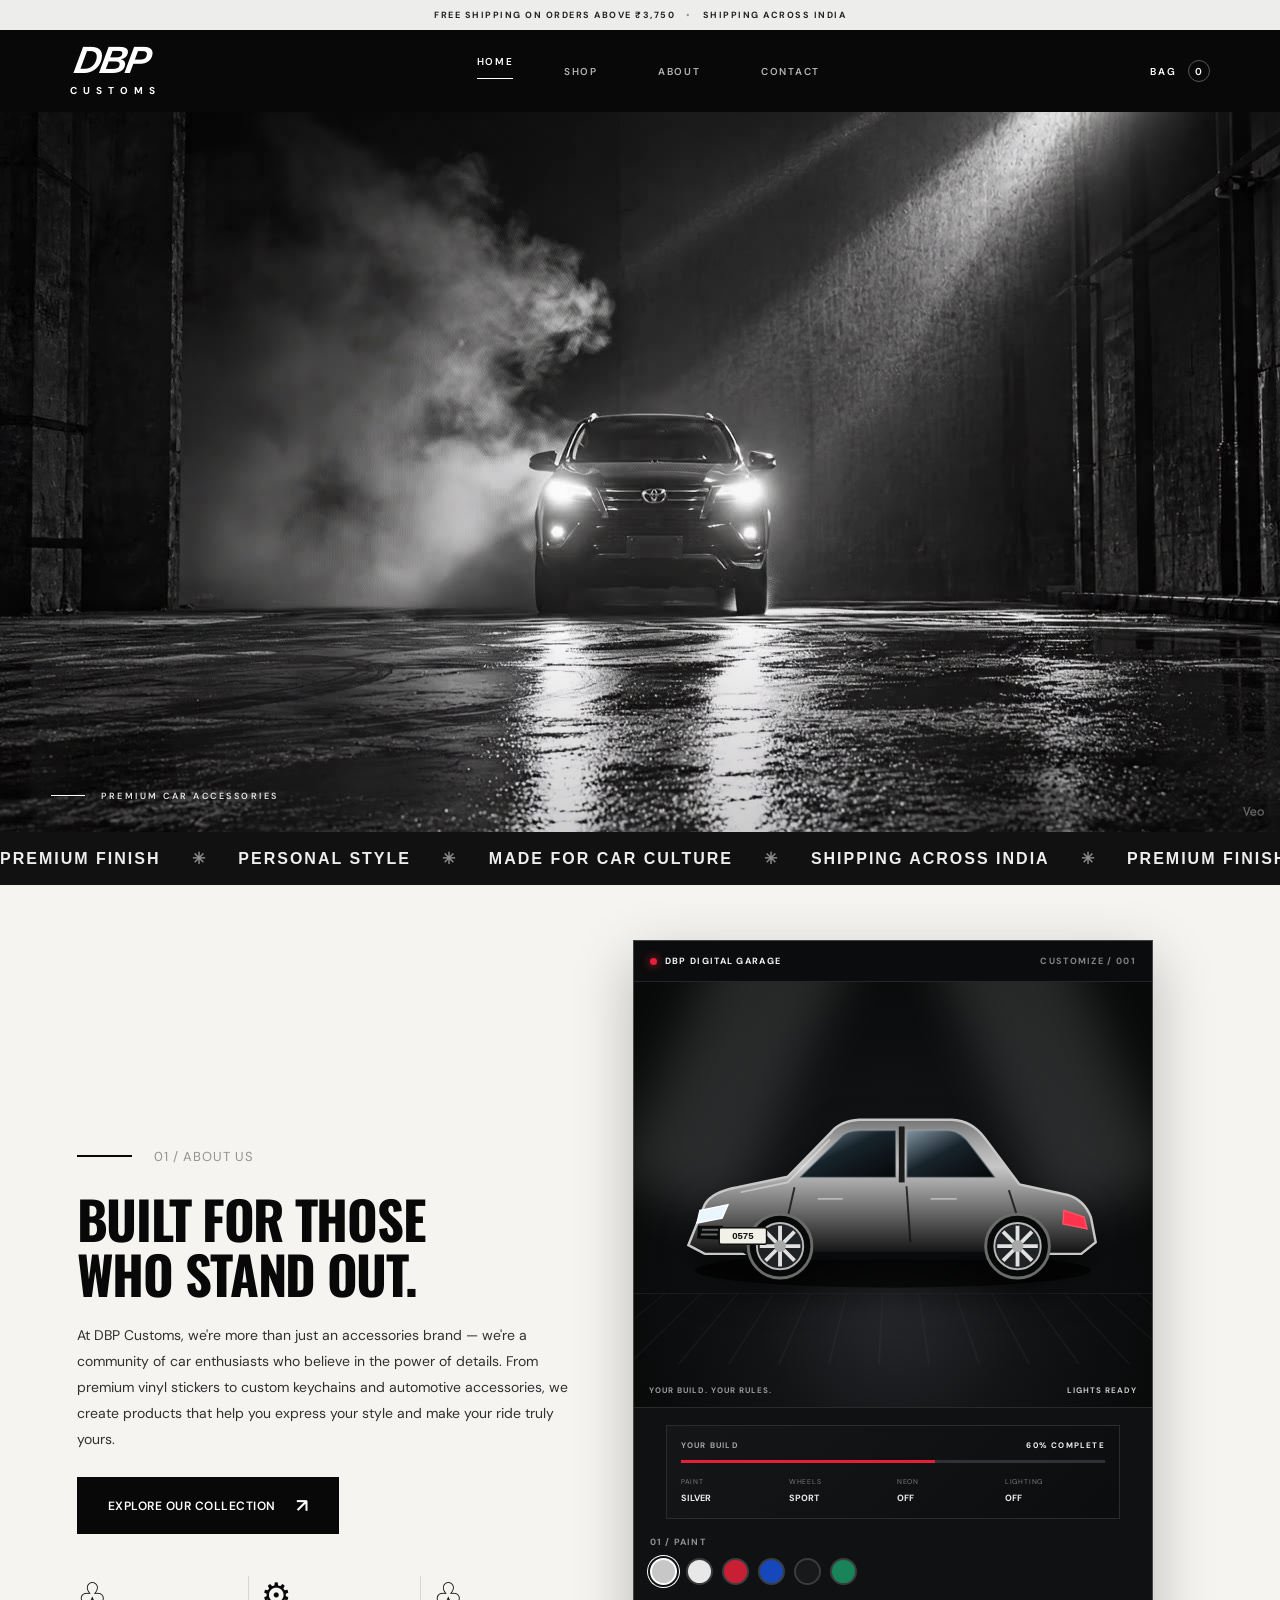
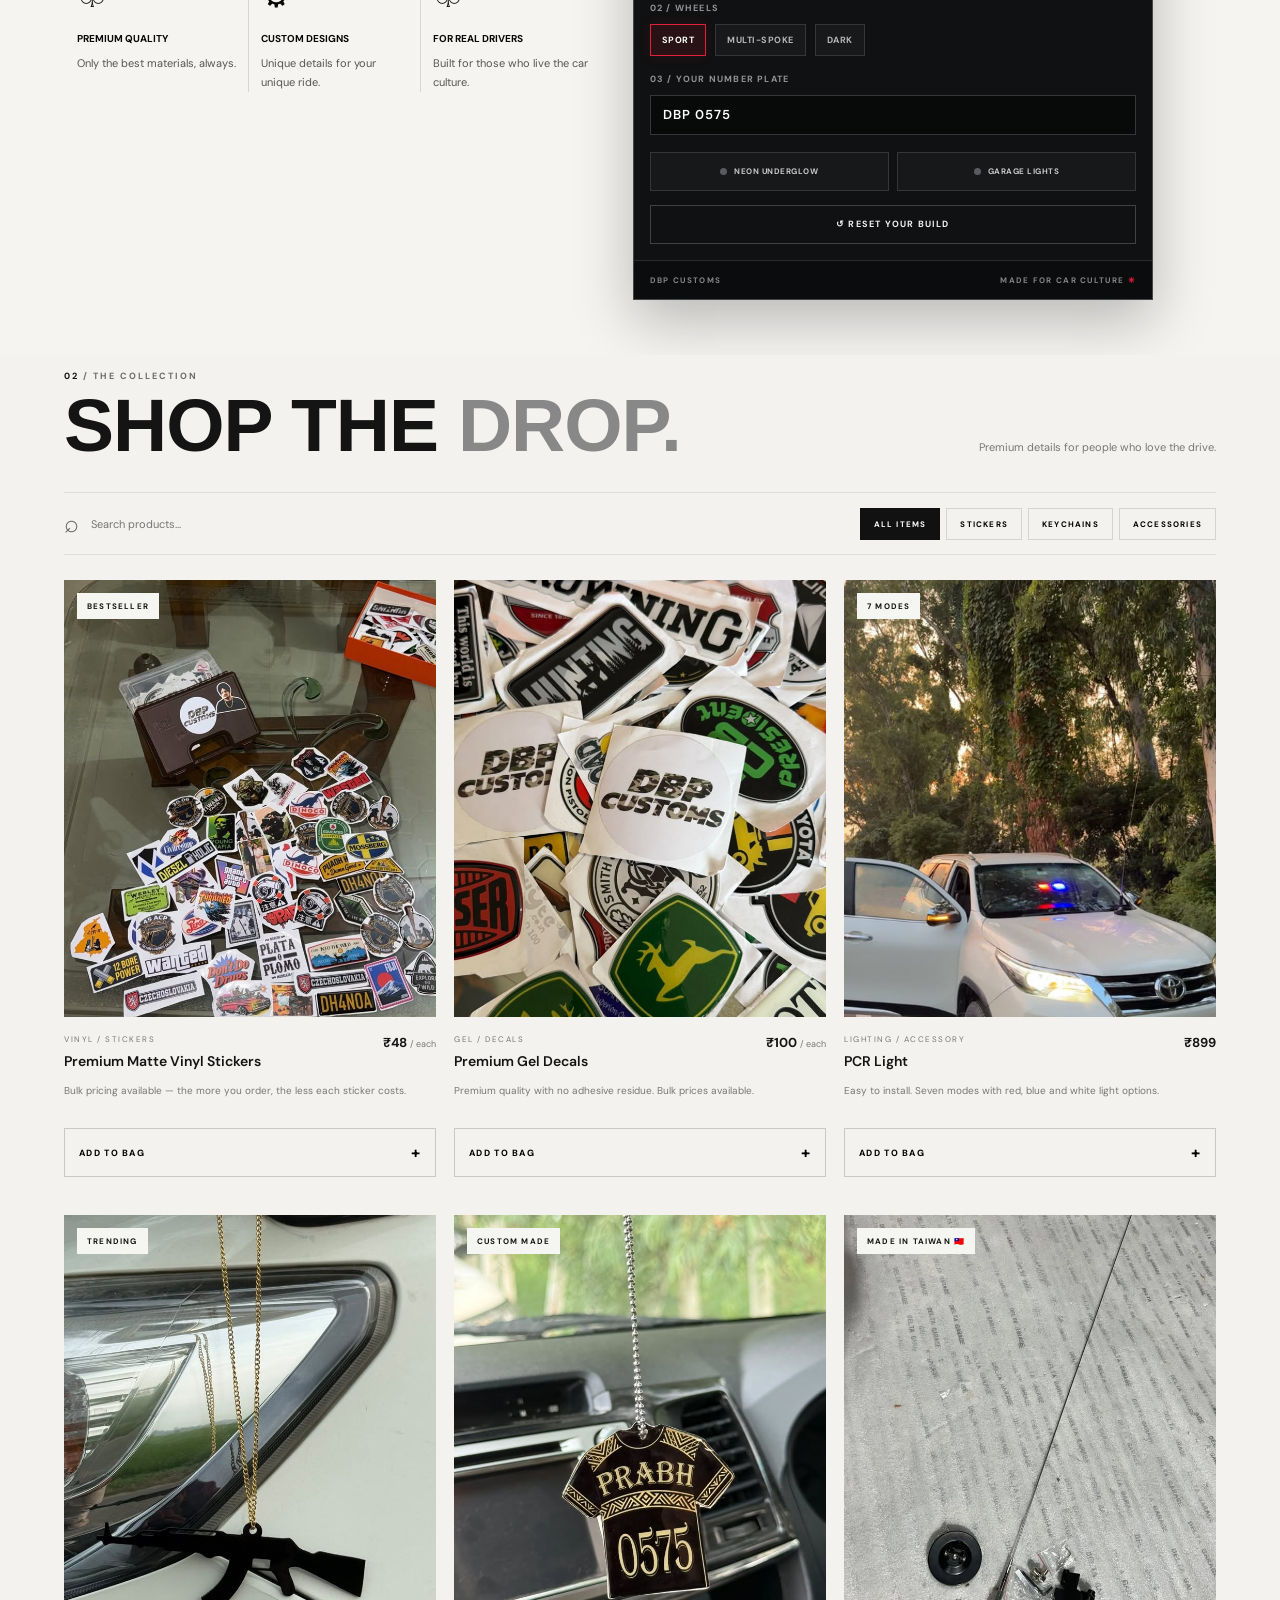
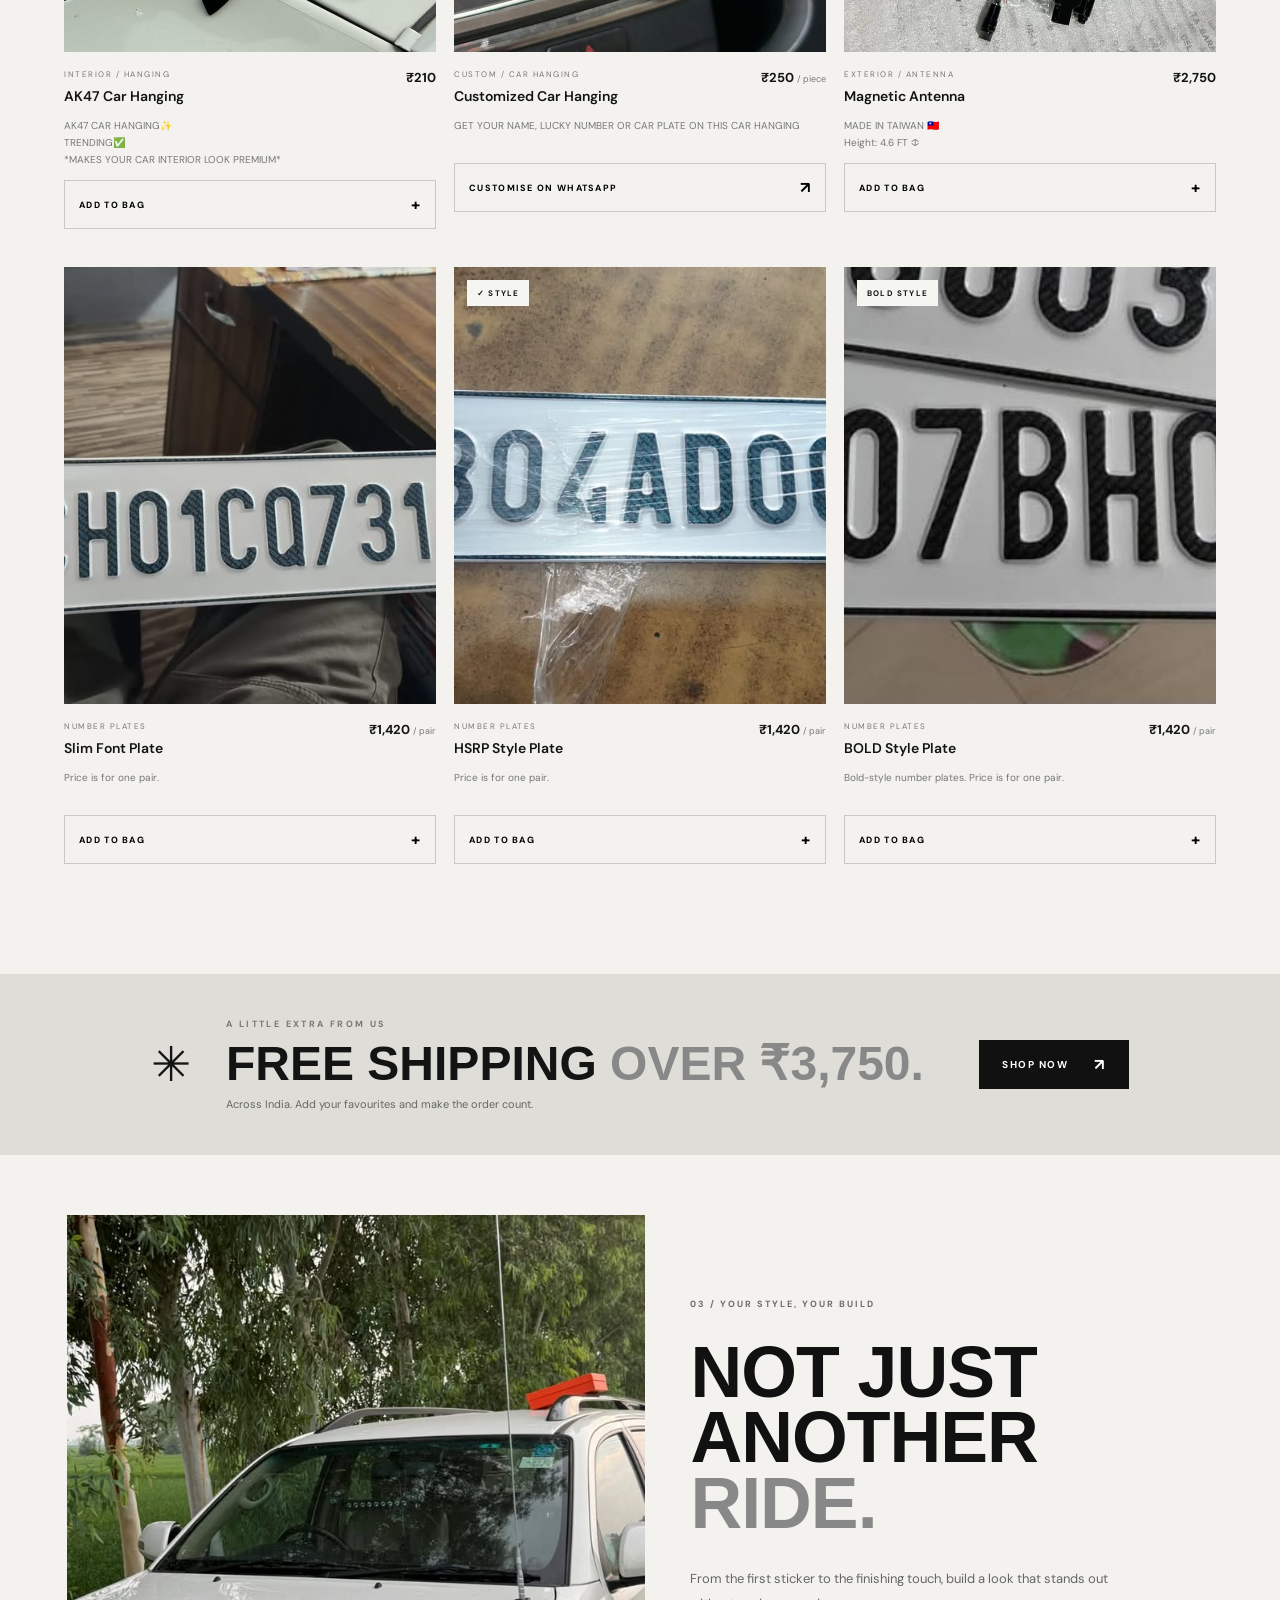
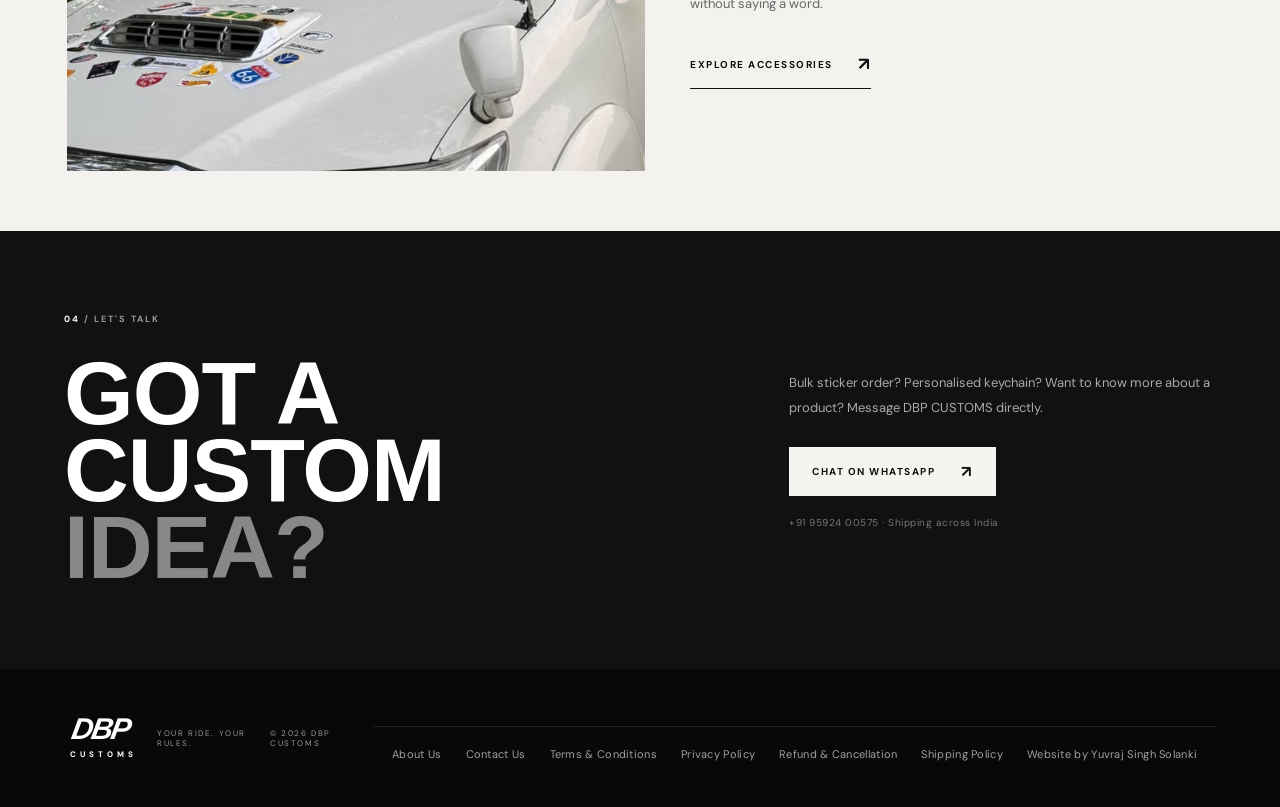
==== commit f62997a6: "Update index.html" ====
--- a/index.html
+++ b/index.html
@@ -224,6 +224,7 @@
     </div>
 
     <div class="dbp-customizer-controls">
+      
       <!-- CINEMATIC BUILD STATISTICS -->
 <div class="dbp-build-stats">
   <div class="dbp-stats-heading">
--- a/styles.css
+++ b/styles.css
@@ -1457,6 +1457,316 @@
         transition: none !important;
     }
 }
-```
-
-
+
+/* ==========================================
+   DBP CUSTOMS — CINEMATIC LUXURY UPGRADE
+   ========================================== */
+
+.dbp-customizer {
+  --dbp-neon-color: #e51f38;
+  position: relative;
+  isolation: isolate;
+  box-shadow: 0 18px 50px rgba(0, 0, 0, .18);
+  transition: border-color .4s ease, box-shadow .4s ease;
+}
+
+.dbp-customizer.dbp-cinematic-ready {
+  border-color: #45464a;
+  box-shadow: 0 20px 55px rgba(0, 0, 0, .25);
+}
+
+/* Cinematic entrance */
+.dbp-customizer.dbp-starting .dbp-garage-top,
+.dbp-customizer.dbp-starting .dbp-garage-scene,
+.dbp-customizer.dbp-starting .dbp-customizer-controls,
+.dbp-customizer.dbp-starting .dbp-garage-footer {
+  animation: dbpLuxuryEntrance .85s cubic-bezier(.2, .7, .2, 1) both;
+}
+
+.dbp-customizer.dbp-starting .dbp-garage-scene {
+  animation-delay: .12s;
+}
+
+.dbp-customizer.dbp-starting .dbp-customizer-controls {
+  animation-delay: .22s;
+}
+
+.dbp-customizer.dbp-starting .dbp-garage-footer {
+  animation-delay: .3s;
+}
+
+@keyframes dbpLuxuryEntrance {
+  from {
+    opacity: 0;
+    transform: translateY(12px);
+    filter: brightness(.65);
+  }
+  to {
+    opacity: 1;
+    transform: translateY(0);
+    filter: brightness(1);
+  }
+}
+
+/* Sweeping overhead light */
+.dbp-garage-scene::before {
+  content: "";
+  position: absolute;
+  z-index: 2;
+  top: -30%;
+  bottom: -30%;
+  left: -65%;
+  width: 32%;
+  pointer-events: none;
+  opacity: 0;
+  transform: skewX(-18deg);
+  background: linear-gradient(
+    90deg,
+    transparent,
+    rgba(255, 255, 255, .04) 20%,
+    rgba(255, 255, 255, .20) 50%,
+    rgba(255, 255, 255, .04) 80%,
+    transparent
+  );
+}
+
+.dbp-garage-scene.dbp-beam-active::before {
+  animation: dbpLightSweep 1.25s ease-in-out;
+}
+
+@keyframes dbpLightSweep {
+  0% { left: -65%; opacity: 0; }
+  20% { opacity: .9; }
+  80% { opacity: .75; }
+  100% { left: 135%; opacity: 0; }
+}
+
+/* Garage light activation */
+.dbp-garage-scene,
+.dbp-garage-light {
+  transition: background .7s ease, opacity .7s ease;
+}
+
+.dbp-garage-scene.dbp-lights-on {
+  background:
+    radial-gradient(ellipse at 50% 40%,
+      rgba(190, 193, 199, .30),
+      rgba(54, 56, 60, .65) 40%,
+      #080909 85%);
+}
+
+.dbp-lights-on .dbp-garage-light {
+  opacity: .8;
+  filter: blur(20px);
+}
+
+/* Smooth paint transitions */
+.dbp-car-svg #dbpBodyGradient stop:nth-child(2) {
+  stop-color: var(--dbp-car-color);
+  transition: stop-color .55s ease;
+}
+
+.dbp-car-svg {
+  transition: filter .4s ease;
+}
+
+.dbp-customizer.dbp-paint-changing .dbp-car-svg {
+  filter:
+    drop-shadow(0 12px 15px #0009)
+    brightness(1.14);
+}
+
+/* Simulated glossy reflection sweep */
+.dbp-garage-scene.dbp-paint-sweep::after {
+  content: "";
+  position: absolute;
+  z-index: 3;
+  top: 15%;
+  bottom: 22%;
+  left: -45%;
+  width: 24%;
+  pointer-events: none;
+  transform: skewX(-20deg);
+  background: linear-gradient(
+    90deg,
+    transparent,
+    rgba(255, 255, 255, .16),
+    rgba(255, 255, 255, .42),
+    rgba(255, 255, 255, .10),
+    transparent
+  );
+  animation: dbpPaintReflection 1.05s ease-in-out;
+}
+
+@keyframes dbpPaintReflection {
+  0% { left: -45%; opacity: 0; }
+  20% { opacity: .9; }
+  100% { left: 125%; opacity: 0; }
+}
+
+/* Wheel selection highlight */
+.dbp-customizer.dbp-wheel-changing .dbp-car-svg {
+  animation:
+    dbpCarIdle 3.5s ease-in-out infinite,
+    dbpWheelFlash .55s ease-out;
+}
+
+@keyframes dbpWheelFlash {
+  0% { filter: drop-shadow(0 12px 15px #0009) brightness(1.35); }
+  100% { filter: drop-shadow(0 12px 15px #0009) brightness(1); }
+}
+
+/* Richer neon underglow */
+.dbp-car-underglow {
+  background: var(--dbp-neon-color);
+  box-shadow: 0 0 24px var(--dbp-neon-color);
+  filter: blur(17px);
+  transition: opacity .45s ease, transform .45s ease;
+}
+
+.dbp-customizer.dbp-glow-on .dbp-car-underglow {
+  opacity: .95;
+  transform: scaleX(1.2);
+  animation: dbpGlowPulse 2.2s ease-in-out infinite;
+}
+
+.dbp-customizer.dbp-glow-on .dbp-garage-scene {
+  box-shadow: inset 0 -22px 50px
+    color-mix(in srgb, var(--dbp-neon-color) 15%, transparent);
+}
+
+/* Live build stats */
+.dbp-build-stats {
+  margin: 0 16px 17px;
+  padding: 14px;
+  border: 1px solid #2b2c2f;
+  background: linear-gradient(135deg, #151618, #0c0d0e);
+}
+
+.dbp-stats-heading {
+  display: flex;
+  align-items: center;
+  justify-content: space-between;
+  gap: 10px;
+  margin-bottom: 10px;
+  color: #a4a5a8;
+  font-size: 8px;
+  font-weight: 700;
+  letter-spacing: 1.2px;
+}
+
+#dbpBuildPercent {
+  color: #f0f0f0;
+  text-align: right;
+}
+
+.dbp-progress-track {
+  height: 3px;
+  overflow: hidden;
+  background: #303135;
+}
+
+.dbp-progress-fill {
+  width: 20%;
+  height: 100%;
+  background: #e51f38;
+  box-shadow: 0 0 10px #e51f3870;
+  transition: width .55s cubic-bezier(.2, .7, .2, 1);
+}
+
+.dbp-stats-grid {
+  display: grid;
+  grid-template-columns: repeat(4, minmax(0, 1fr));
+  gap: 8px;
+  margin-top: 14px;
+}
+
+.dbp-stat {
+  min-width: 0;
+  display: flex;
+  flex-direction: column;
+  gap: 6px;
+}
+
+.dbp-stat span {
+  color: #77797e;
+  font-size: 7px;
+  letter-spacing: .8px;
+}
+
+.dbp-stat strong {
+  overflow: hidden;
+  color: #ededee;
+  font-size: 9px;
+  font-weight: 700;
+  text-overflow: ellipsis;
+  white-space: nowrap;
+  transition: color .25s ease;
+}
+
+.dbp-stat strong.dbp-stat-updated {
+  color: #ff687a;
+}
+
+/* Premium button response */
+.dbp-paint,
+.dbp-option,
+.dbp-toggle,
+.dbp-reset-button {
+  -webkit-tap-highlight-color: transparent;
+}
+
+.dbp-option.active {
+  box-shadow: 0 0 13px rgba(229, 31, 56, .12);
+}
+
+.dbp-toggle[aria-pressed="true"] {
+  box-shadow: inset 0 0 15px rgba(229, 31, 56, .08);
+}
+
+.dbp-reset-button:active,
+.dbp-toggle:active,
+.dbp-option:active {
+  transform: scale(.98);
+}
+
+/* Keep the new statistics responsive */
+@media (max-width: 768px) {
+  .dbp-build-stats {
+    margin: 0 12px 15px;
+    padding: 12px;
+  }
+
+  .dbp-stats-grid {
+    gap: 7px;
+  }
+
+  .dbp-stat span {
+    font-size: 6px;
+    letter-spacing: .5px;
+  }
+
+  .dbp-stat strong {
+    font-size: 8px;
+  }
+}
+
+/* Respect reduced-motion preferences */
+@media (prefers-reduced-motion: reduce) {
+  .dbp-customizer.dbp-starting .dbp-garage-top,
+  .dbp-customizer.dbp-starting .dbp-garage-scene,
+  .dbp-customizer.dbp-starting .dbp-customizer-controls,
+  .dbp-customizer.dbp-starting .dbp-garage-footer,
+  .dbp-garage-scene.dbp-beam-active::before,
+  .dbp-garage-scene.dbp-paint-sweep::after {
+    animation: none !important;
+  }
+
+  .dbp-build-stats *,
+  .dbp-customizer * {
+    scroll-behavior: auto;
+  }
+}
+
+
+
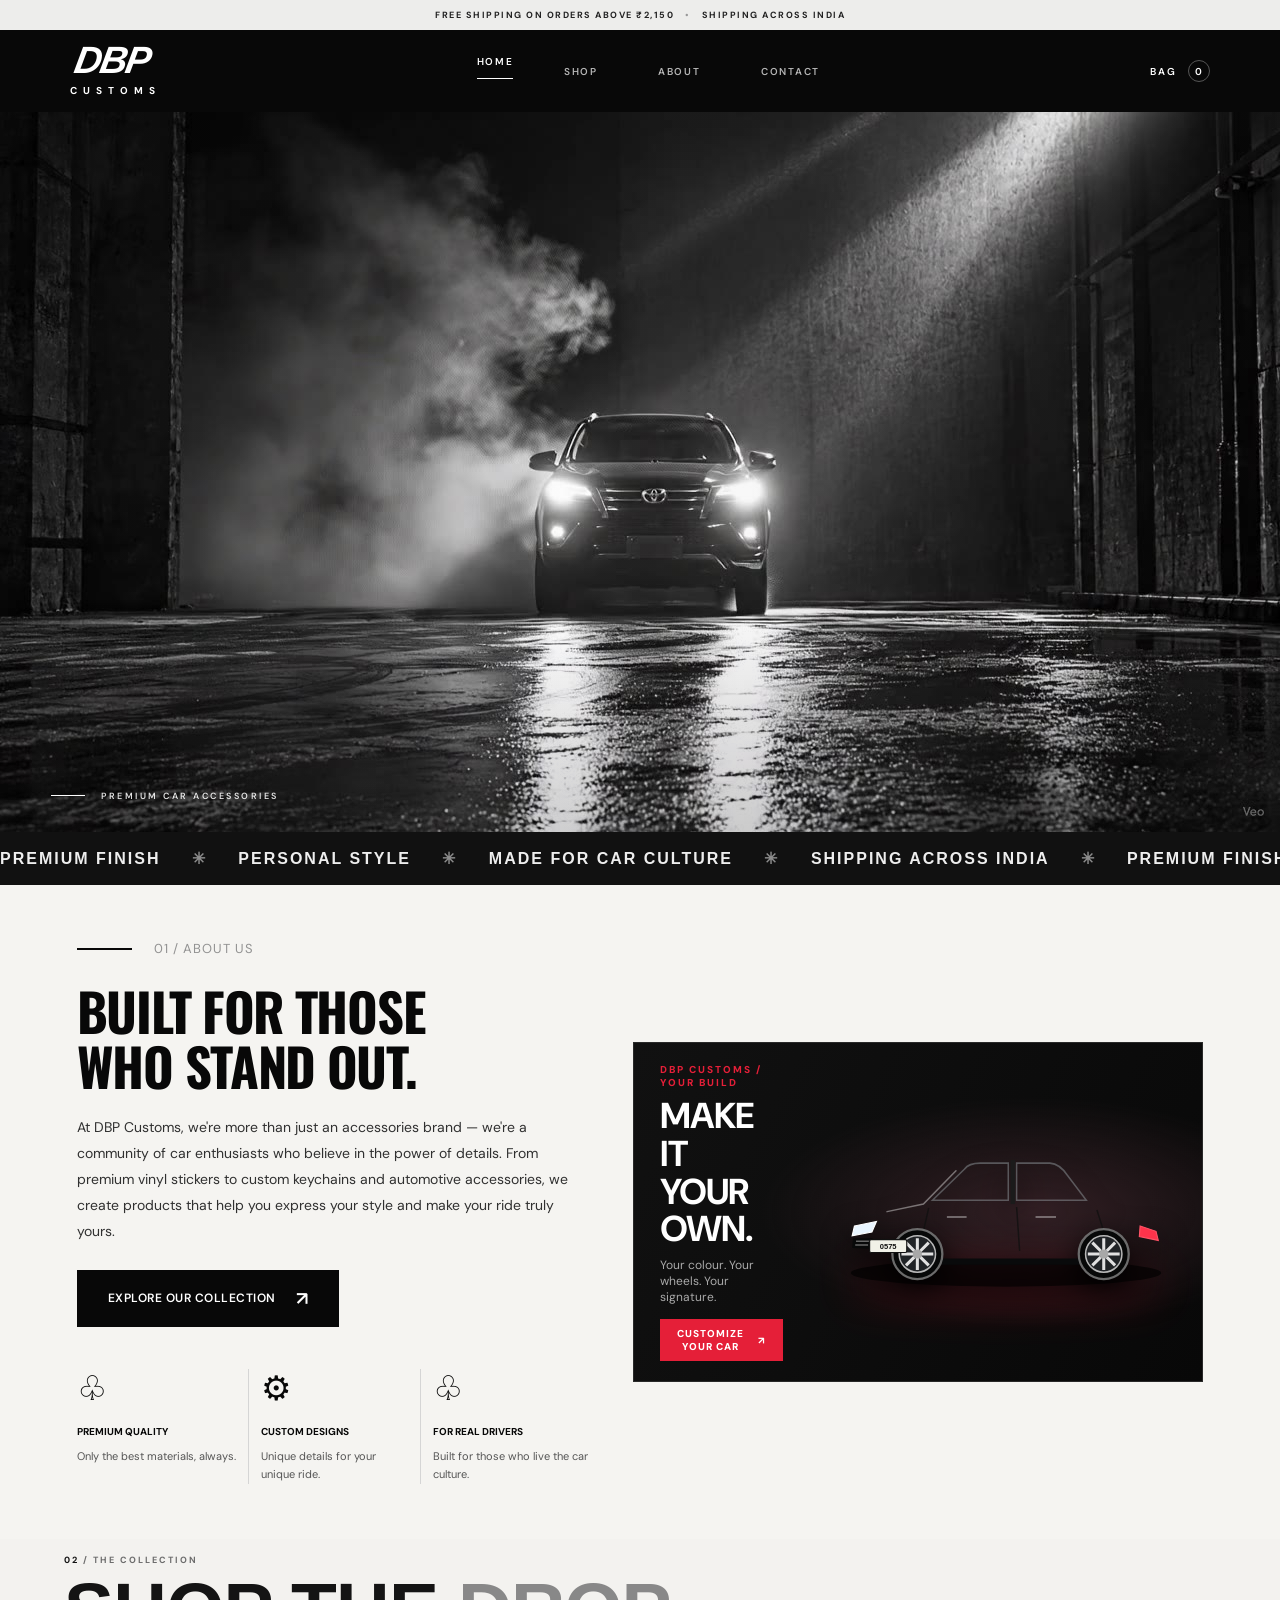
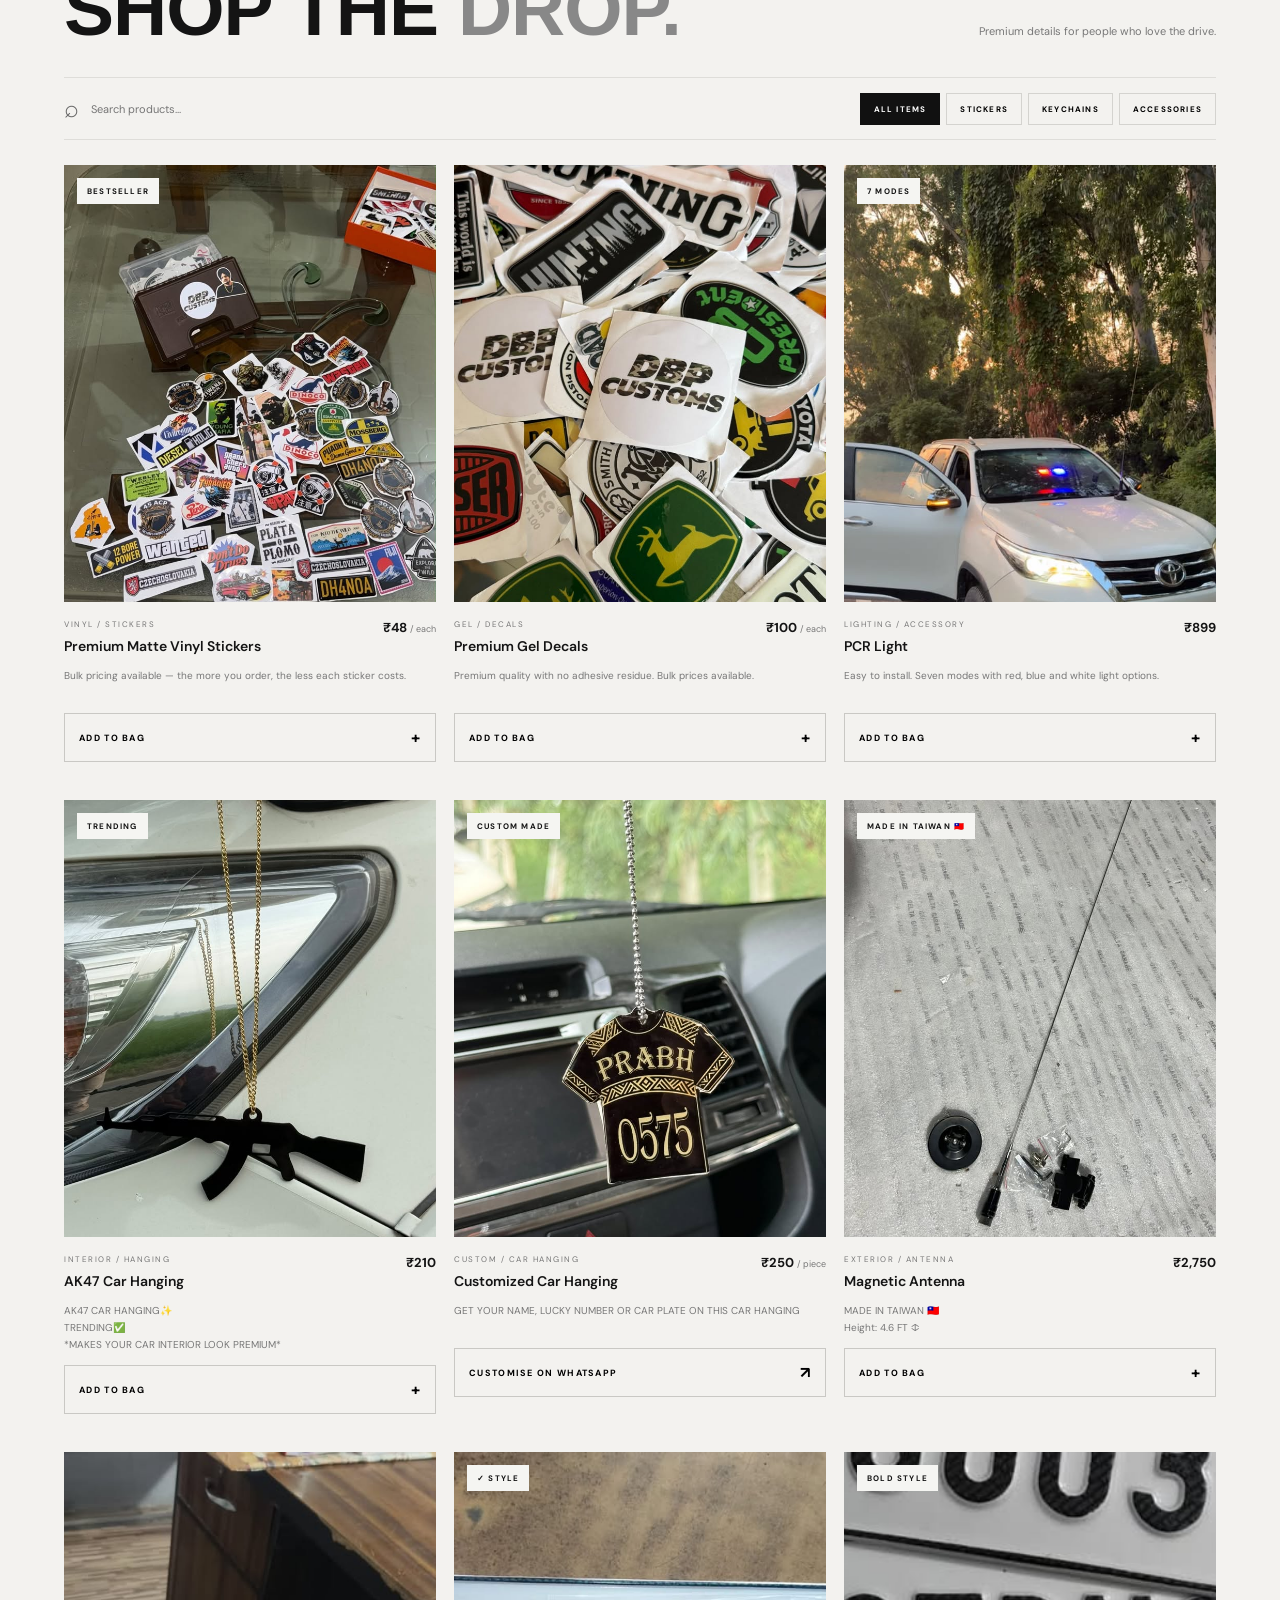
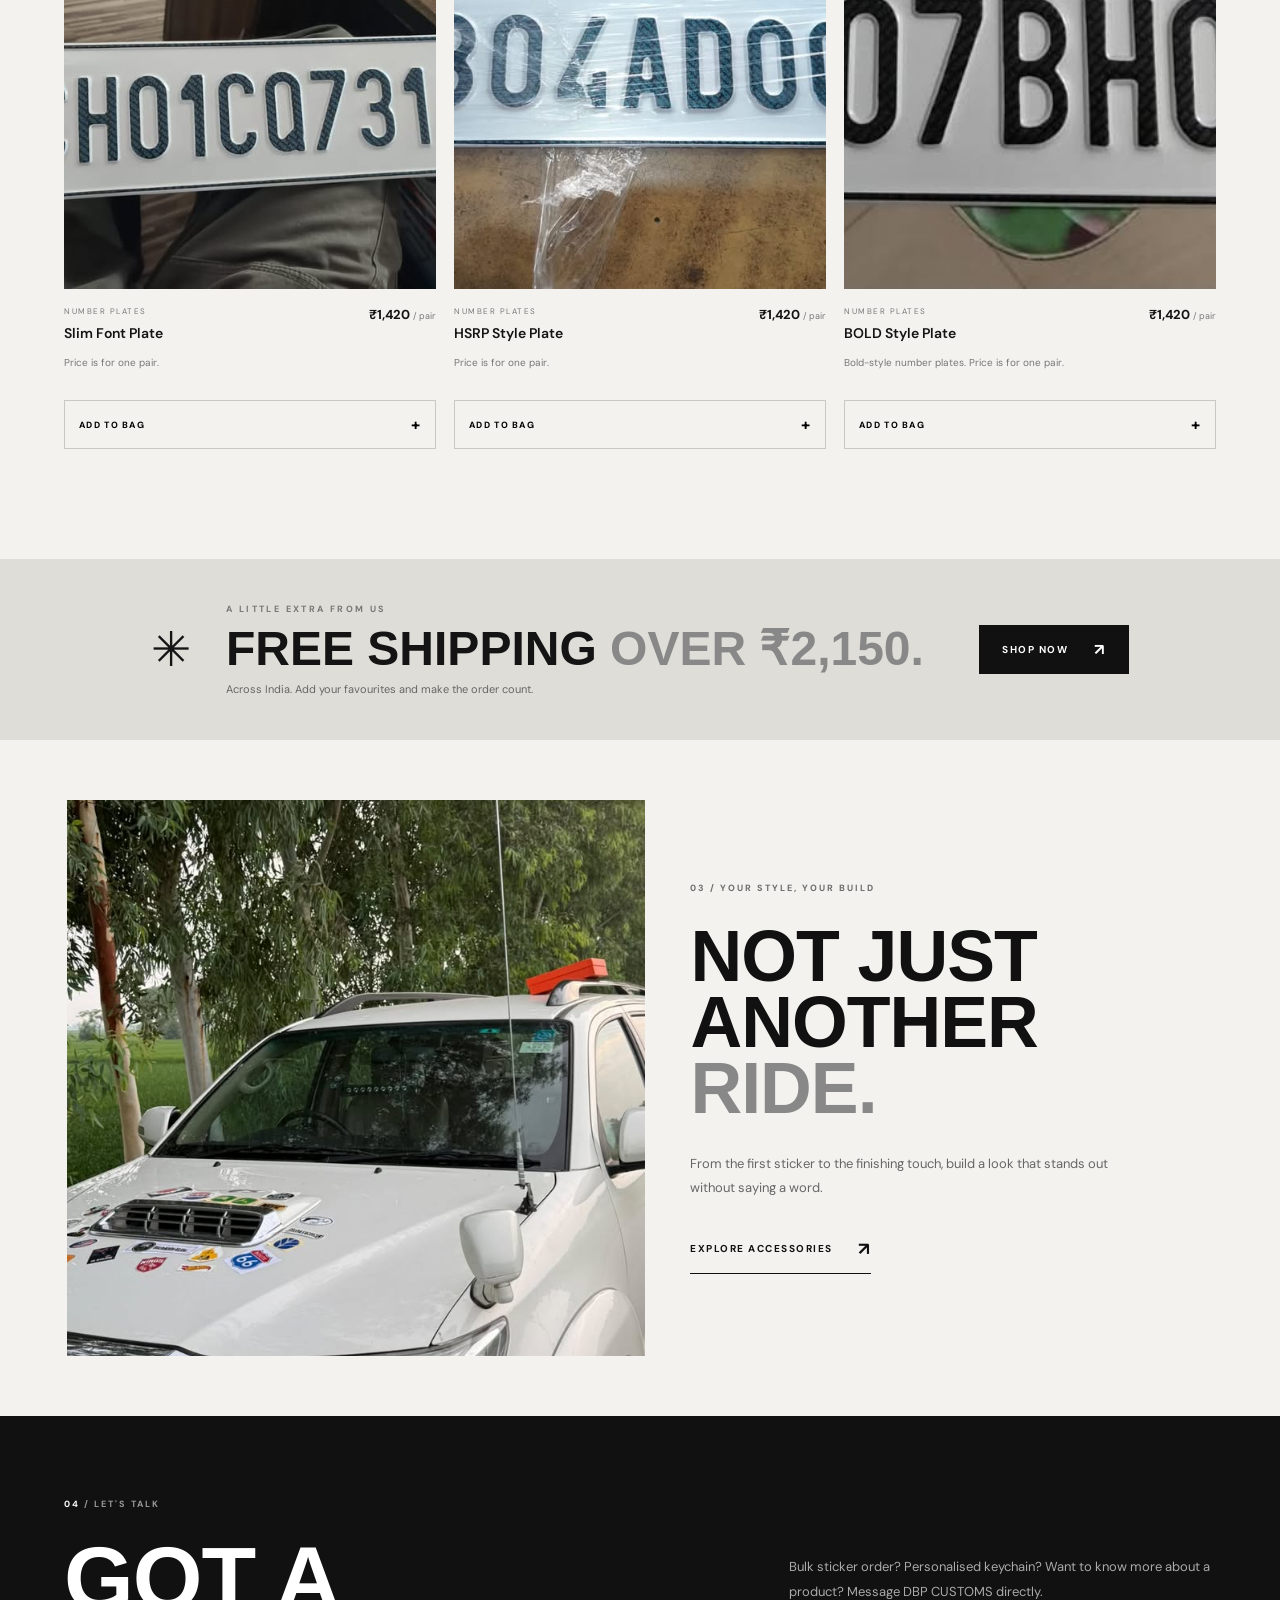
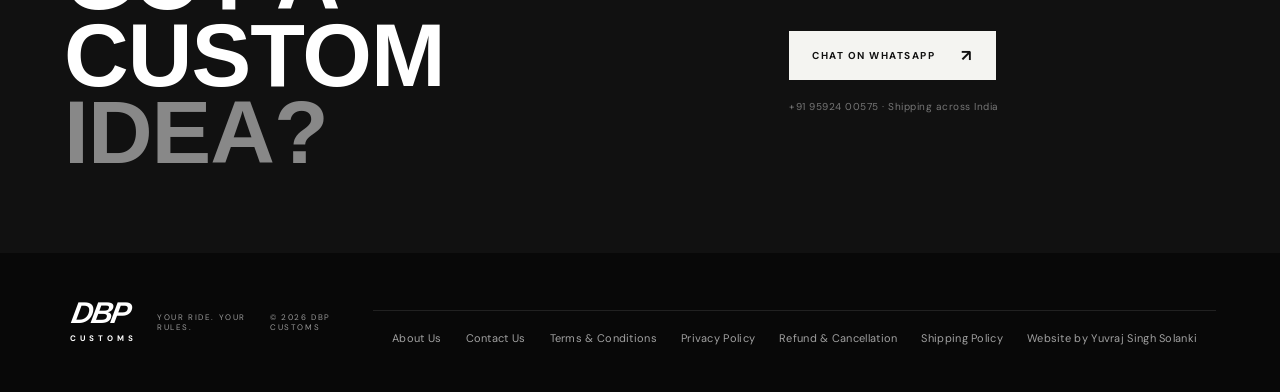
==== commit 914f1a88: "Update index.html" ====
--- a/index.html
+++ b/index.html
@@ -12,7 +12,7 @@
   <link rel="stylesheet" href="styles.css" />
 </head>
 <body>
-  <div class="announcement">FREE SHIPPING ON ORDERS ABOVE ₹3,750 <span>•</span> SHIPPING ACROSS INDIA</div>
+  <div class="announcement">FREE SHIPPING ON ORDERS ABOVE ₹2,150 <span>•</span> SHIPPING ACROSS INDIA</div>
   <header class="site-header">
     <a class="wordmark" href="#home" aria-label="DBP Customs home"><span>DBP</span><small>CUSTOMS</small></a>
     <button class="menu-toggle" id="menuToggle" aria-label="Open menu">☰</button>
@@ -421,7 +421,7 @@
       <p class="empty-state" id="emptyState" hidden>No products found. Try another search.</p>
     </section>
 
-    <section class="shipping-band"><div class="shipping-symbol">✳</div><div><p class="eyebrow">A LITTLE EXTRA FROM US</p><h2>FREE SHIPPING <em>OVER ₹3,750.</em></h2><p>Across India. Add your favourites and make the order count.</p></div><a class="button button-dark" href="#shop">SHOP NOW <span>↗</span></a></section>
+    <section class="shipping-band"><div class="shipping-symbol">✳</div><div><p class="eyebrow">A LITTLE EXTRA FROM US</p><h2>FREE SHIPPING <em>OVER ₹2,150.</em></h2><p>Across India. Add your favourites and make the order count.</p></div><a class="button button-dark" href="#shop">SHOP NOW <span>↗</span></a></section>
 <!-- NOT JUST ANOTHER RIDE SECTION -->
 <section class="ride-showcase">
 
@@ -469,7 +469,7 @@
     <aside class="cart-panel" aria-label="Shopping bag">
       <div class="cart-heading"><div><p class="eyebrow">YOUR SELECTION</p><h2>YOUR BAG <span id="cartTitleCount">(0)</span></h2></div><button id="cartClose" class="close-cart" aria-label="Close cart">×</button></div>
       <div id="cartItems" class="cart-items"><p class="cart-empty">Your bag is empty. Find something for your ride.</p></div>
-      <div class="cart-footer"><div class="cart-subtotal"><span>SUBTOTAL</span><strong id="cartSubtotal">₹0</strong></div><p>Shipping is confirmed on WhatsApp. Free shipping on orders above ₹3,750.</p><button id="checkoutButton" class="button button-dark checkout-button">ORDER ON WHATSAPP ↗</button></div>
+      <div class="cart-footer"><div class="cart-subtotal"><span>SUBTOTAL</span><strong id="cartSubtotal">₹0</strong></div><p>Shipping is confirmed on WhatsApp. Free shipping on orders above ₹2,150.</p><button id="checkoutButton" class="button button-dark checkout-button">ORDER ON WHATSAPP ↗</button></div>
     </aside>
   </div>
   <div class="toast" id="toast" role="status" aria-live="polite"></div>
--- a/styles.css
+++ b/styles.css
@@ -1768,5 +1768,297 @@
   }
 }
 
-
-
+/* =====================================
+   DBP CUSTOMS — COMPACT CAR SHOWCASE
+===================================== */
+
+.dbp-mini-showcase {
+  position: relative;
+  display: grid;
+  grid-template-columns: 1fr auto;
+  align-items: center;
+  gap: 18px;
+  width: 100%;
+  max-width: 1100px;
+  margin: 24px auto;
+  padding: 20px 26px;
+  overflow: hidden;
+  box-sizing: border-box;
+  color: #fff;
+  background:
+    radial-gradient(ellipse at 70% 50%, #342025 0%, transparent 48%),
+    linear-gradient(120deg, #111 0%, #080808 100%);
+  border: 1px solid #292929;
+}
+
+.dbp-mini-copy {
+  position: relative;
+  z-index: 2;
+}
+
+.dbp-mini-kicker {
+  margin: 0 0 8px;
+  color: #e51f38;
+  font-size: 10px;
+  font-weight: 800;
+  letter-spacing: 2px;
+}
+
+.dbp-mini-showcase h3 {
+  margin: 0;
+  color: #fff;
+  font-size: clamp(22px, 3vw, 36px);
+  line-height: 1.05;
+  letter-spacing: -1px;
+}
+
+.dbp-mini-showcase p.dbp-mini-description {
+  margin: 9px 0 14px;
+  color: #aaa;
+  font-size: 12px;
+}
+
+.dbp-customize-open {
+  display: inline-flex;
+  align-items: center;
+  justify-content: center;
+  gap: 14px;
+  min-height: 42px;
+  padding: 0 17px;
+  border: 0;
+  background: #e51f38;
+  color: #fff;
+  font-size: 10px;
+  font-weight: 800;
+  letter-spacing: 1px;
+  cursor: pointer;
+  transition: background .2s, transform .2s;
+}
+
+.dbp-customize-open:hover {
+  background: #ff304b;
+  transform: translateY(-2px);
+}
+
+.dbp-mini-car {
+  position: relative;
+  display: flex;
+  align-items: center;
+  justify-content: center;
+  width: min(42vw, 410px);
+  min-width: 190px;
+}
+
+.dbp-mini-car::after {
+  content: "";
+  position: absolute;
+  bottom: 7%;
+  left: 12%;
+  width: 76%;
+  height: 12%;
+  border-radius: 50%;
+  background: #e51f38;
+  filter: blur(23px);
+  opacity: .45;
+  animation: dbpMiniGlow 3s ease-in-out infinite;
+}
+
+.dbp-mini-car svg {
+  position: relative;
+  z-index: 1;
+  width: 100%;
+  height: auto;
+  overflow: visible;
+  animation: dbpMiniDrive 4s ease-in-out infinite;
+  filter: drop-shadow(0 12px 15px #000);
+}
+
+@keyframes dbpMiniDrive {
+  0%, 100% { transform: translateX(0) translateY(2px); }
+  25% { transform: translateX(-7px) translateY(-3px); }
+  50% { transform: translateX(0) translateY(1px); }
+  75% { transform: translateX(7px) translateY(-2px); }
+}
+
+@keyframes dbpMiniGlow {
+  0%, 100% { opacity: .25; transform: scaleX(.85); }
+  50% { opacity: .7; transform: scaleX(1.05); }
+}
+
+/* =====================================
+   FULL-SCREEN CUSTOMIZER OVERLAY
+===================================== */
+
+.dbp-config-overlay {
+  position: fixed;
+  inset: 0;
+  z-index: 999999;
+  display: none;
+  align-items: center;
+  justify-content: center;
+  padding: 20px;
+  box-sizing: border-box;
+  background: rgba(0, 0, 0, .78);
+  backdrop-filter: blur(9px);
+  -webkit-backdrop-filter: blur(9px);
+}
+
+.dbp-config-overlay.is-open {
+  display: flex;
+}
+
+.dbp-config-window {
+  position: relative;
+  display: flex;
+  flex-direction: column;
+  width: min(1050px, 100%);
+  max-height: 92vh;
+  overflow: auto;
+  background: #0c0d0f;
+  border: 1px solid #383838;
+  box-shadow: 0 25px 100px #000b;
+  animation: dbpConfigEnter .3s ease-out;
+}
+
+@keyframes dbpConfigEnter {
+  from { opacity: 0; transform: translateY(14px) scale(.985); }
+  to { opacity: 1; transform: translateY(0) scale(1); }
+}
+
+.dbp-config-header {
+  position: sticky;
+  top: 0;
+  z-index: 20;
+  display: flex;
+  align-items: center;
+  justify-content: space-between;
+  gap: 12px;
+  padding: 14px 20px;
+  background: #101113;
+  border-bottom: 1px solid #292929;
+}
+
+.dbp-config-brand {
+  margin: 0;
+  color: #fff;
+  font-size: 12px;
+  font-weight: 900;
+  letter-spacing: 2px;
+}
+
+.dbp-config-brand span {
+  color: #e51f38;
+}
+
+.dbp-config-close {
+  display: grid;
+  place-items: center;
+  width: 36px;
+  height: 36px;
+  flex-shrink: 0;
+  border: 1px solid #454545;
+  background: #191a1c;
+  color: #fff;
+  font-size: 23px;
+  cursor: pointer;
+}
+
+.dbp-config-close:hover {
+  background: #e51f38;
+  border-color: #e51f38;
+}
+
+.dbp-config-content {
+  padding: 14px;
+}
+
+/* Make the existing customizer compact inside the overlay */
+.dbp-config-content .dbp-customizer {
+  width: 100%;
+  max-width: 100%;
+  margin: 0 auto;
+}
+
+.dbp-config-content .dbp-garage-scene {
+  min-height: 0;
+  aspect-ratio: 1.7 / 1;
+}
+
+.dbp-config-content .dbp-car-svg {
+  max-height: 390px;
+}
+
+.dbp-config-content .dbp-customizer-controls {
+  padding: 14px;
+}
+
+.dbp-config-content .dbp-control-group {
+  margin-bottom: 12px;
+}
+
+/* Keep the progress/stats panel compact if already added */
+.dbp-config-content .dbp-live-stats {
+  margin-bottom: 12px;
+  padding: 10px;
+}
+
+.dbp-config-content .dbp-stats-grid {
+  margin: 8px 0;
+}
+
+/* Responsive */
+@media (max-width: 600px) {
+  .dbp-mini-showcase {
+    grid-template-columns: 1fr;
+    gap: 6px;
+    padding: 18px;
+  }
+
+  .dbp-mini-car {
+    grid-row: 1;
+    justify-self: center;
+    width: 100%;
+    max-width: 330px;
+    min-width: 0;
+    margin: -5px 0 0;
+  }
+
+  .dbp-mini-copy {
+    grid-row: 2;
+  }
+
+  .dbp-config-overlay {
+    padding: 7px;
+  }
+
+  .dbp-config-window {
+    max-height: 96vh;
+  }
+
+  .dbp-config-header {
+    padding: 10px 12px;
+  }
+
+  .dbp-config-content {
+    padding: 7px;
+  }
+
+  .dbp-config-content .dbp-garage-scene {
+    aspect-ratio: 1.25 / 1;
+  }
+
+  .dbp-config-content .dbp-customizer-controls {
+    padding: 10px 8px;
+  }
+}
+
+@media (prefers-reduced-motion: reduce) {
+  .dbp-mini-car svg,
+  .dbp-mini-car::after {
+    animation: none;
+  }
+
+  .dbp-config-window {
+    animation: none;
+  }
+}
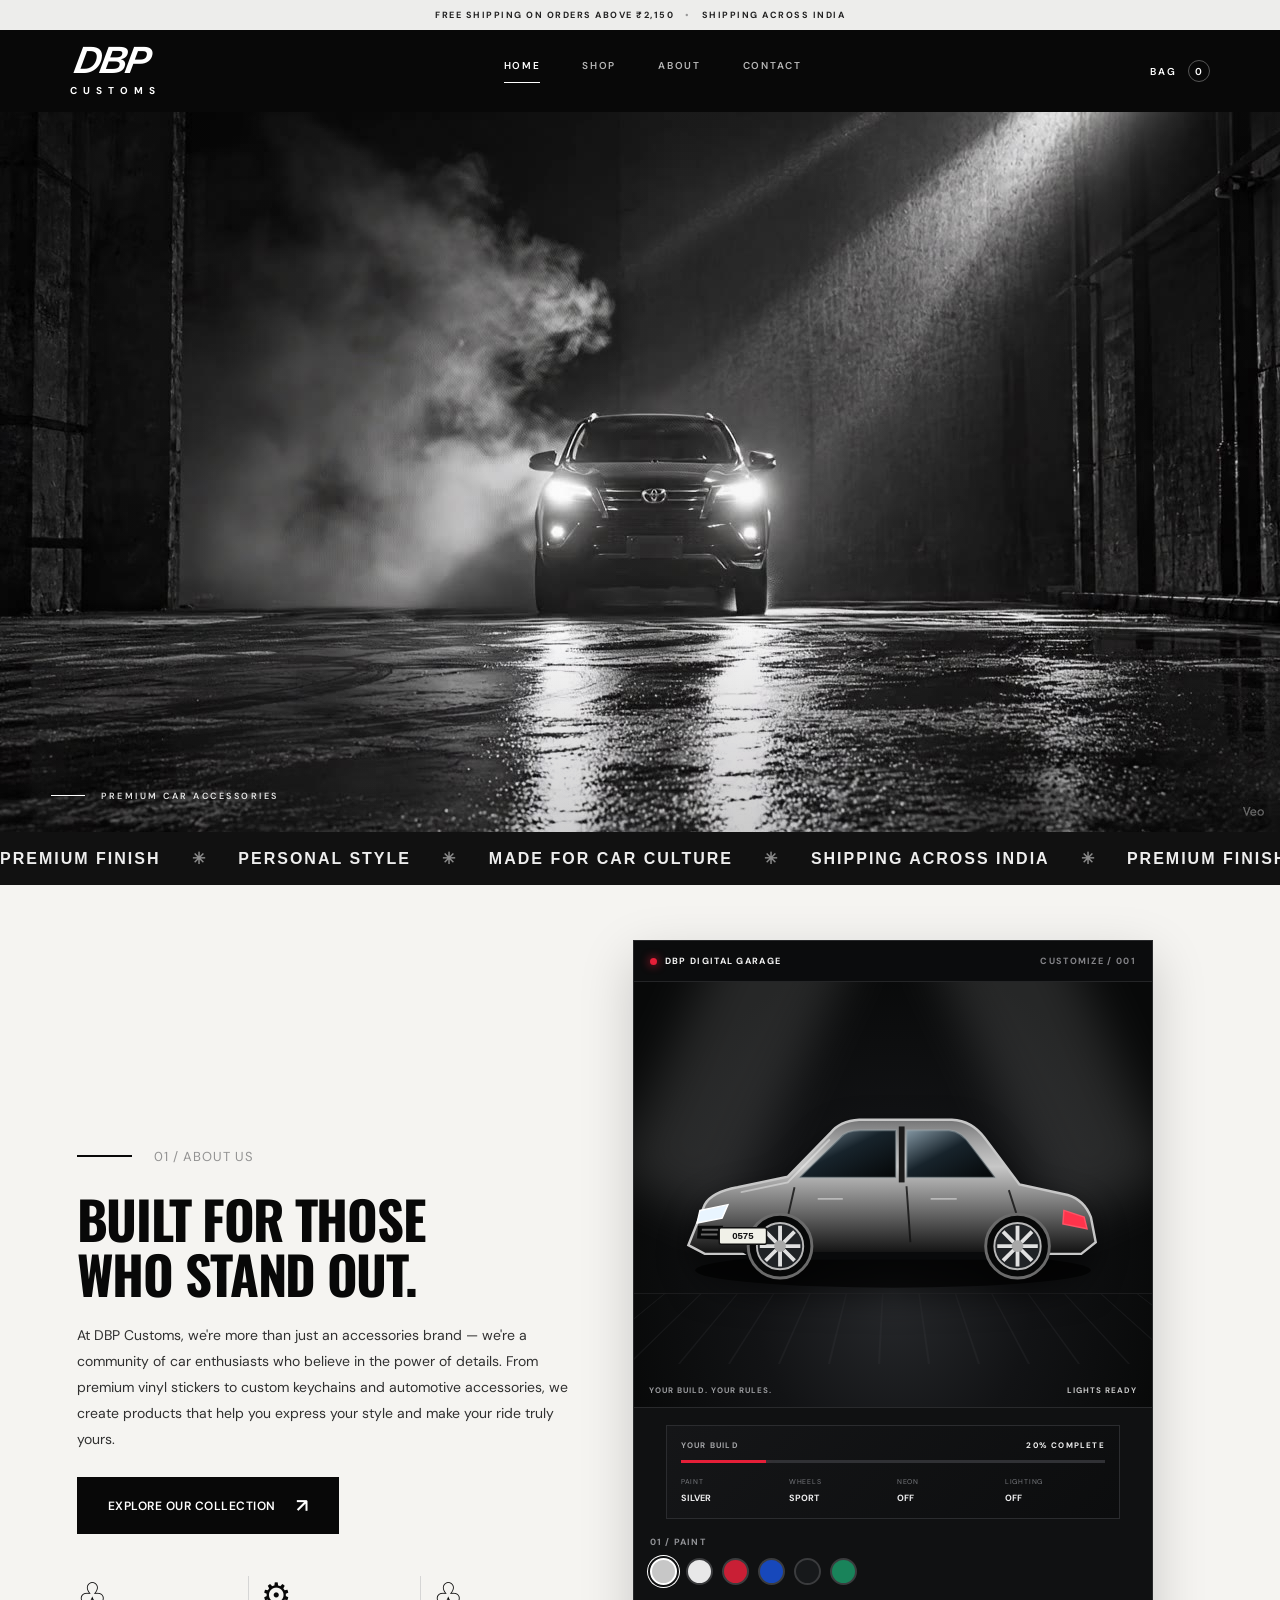
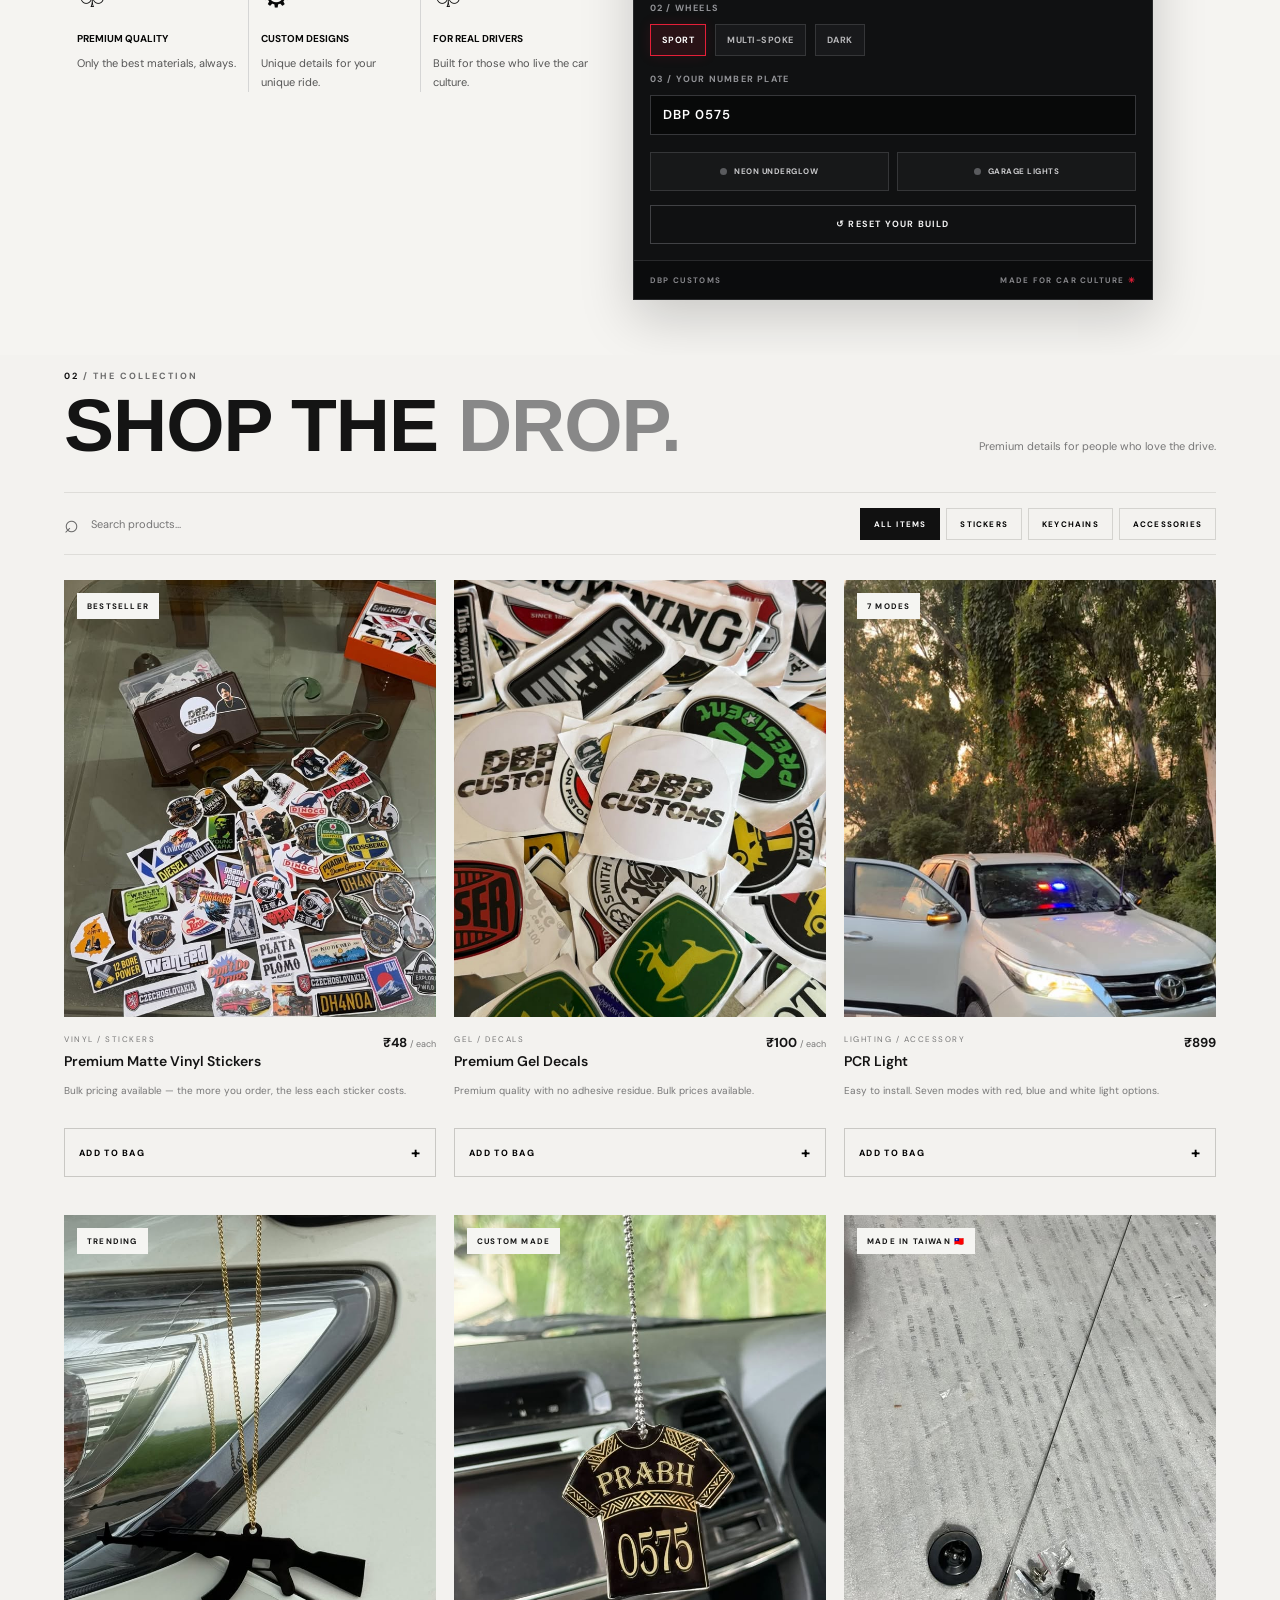
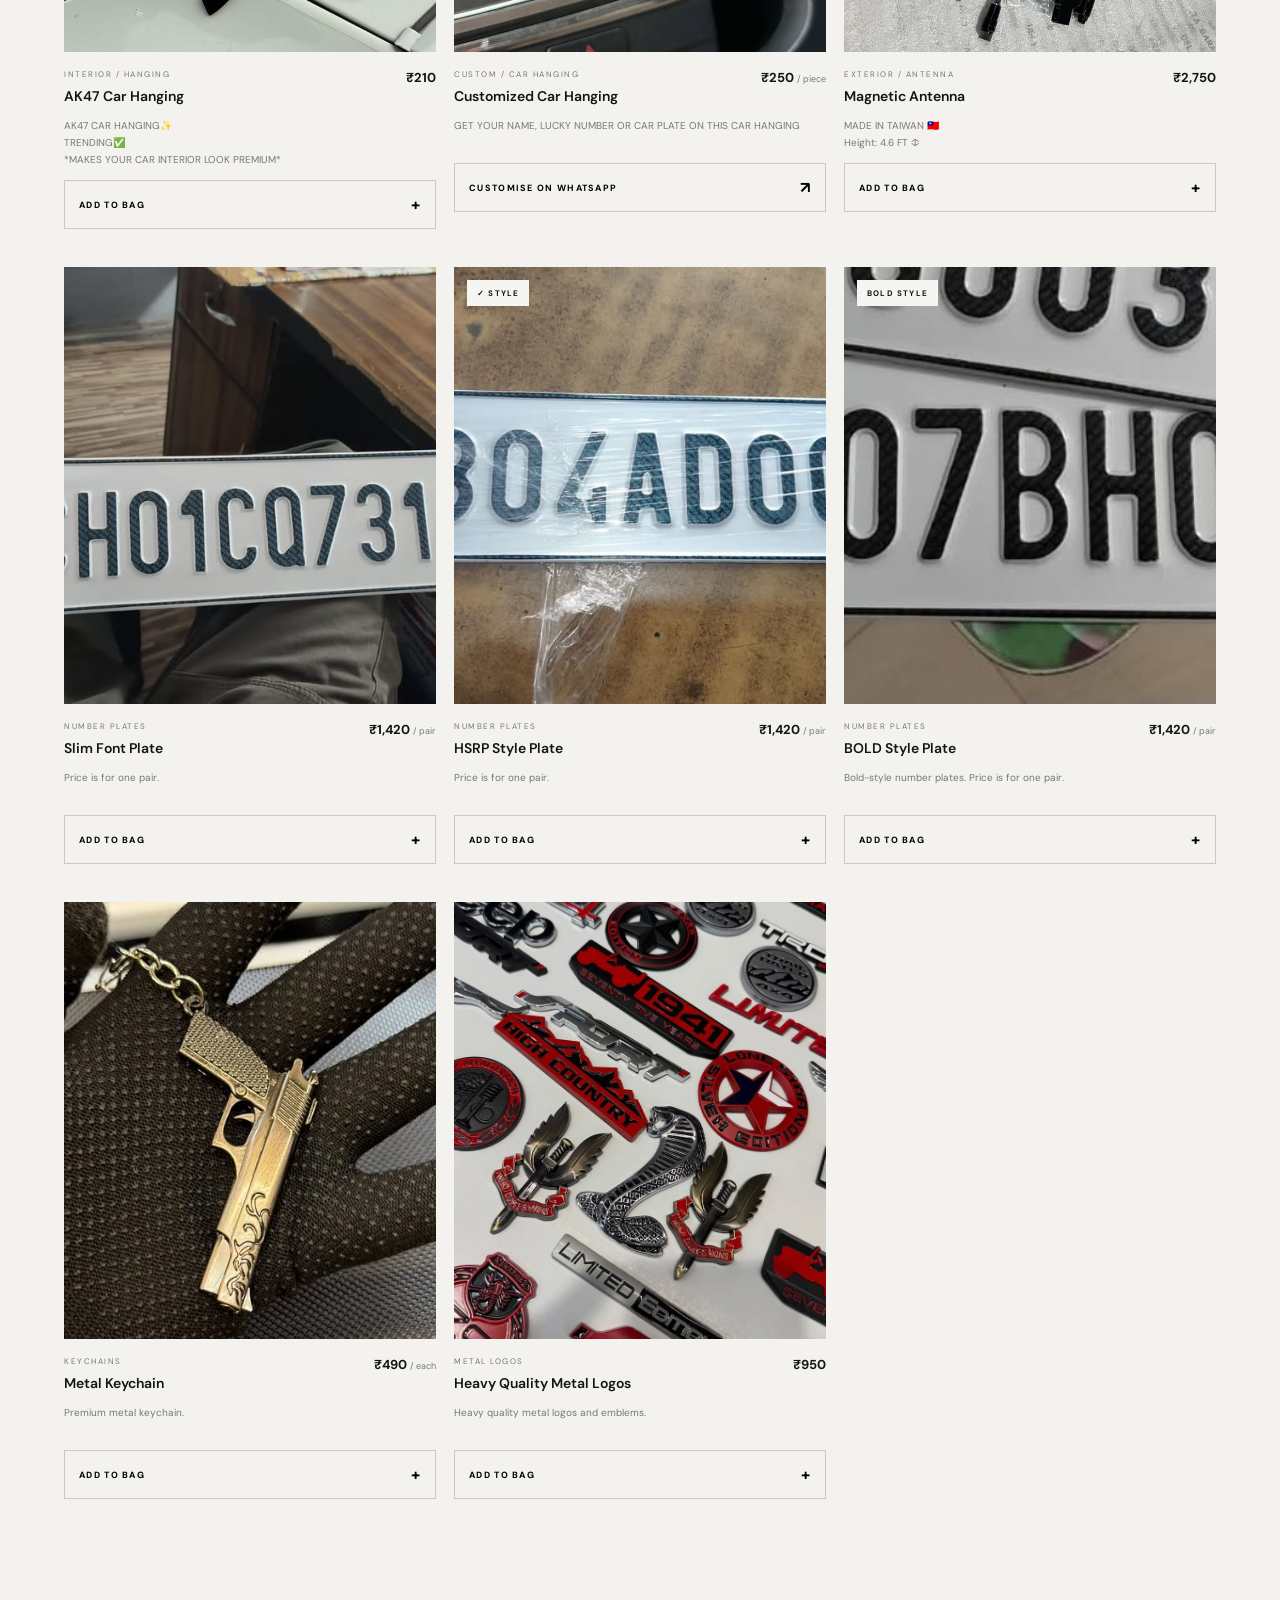
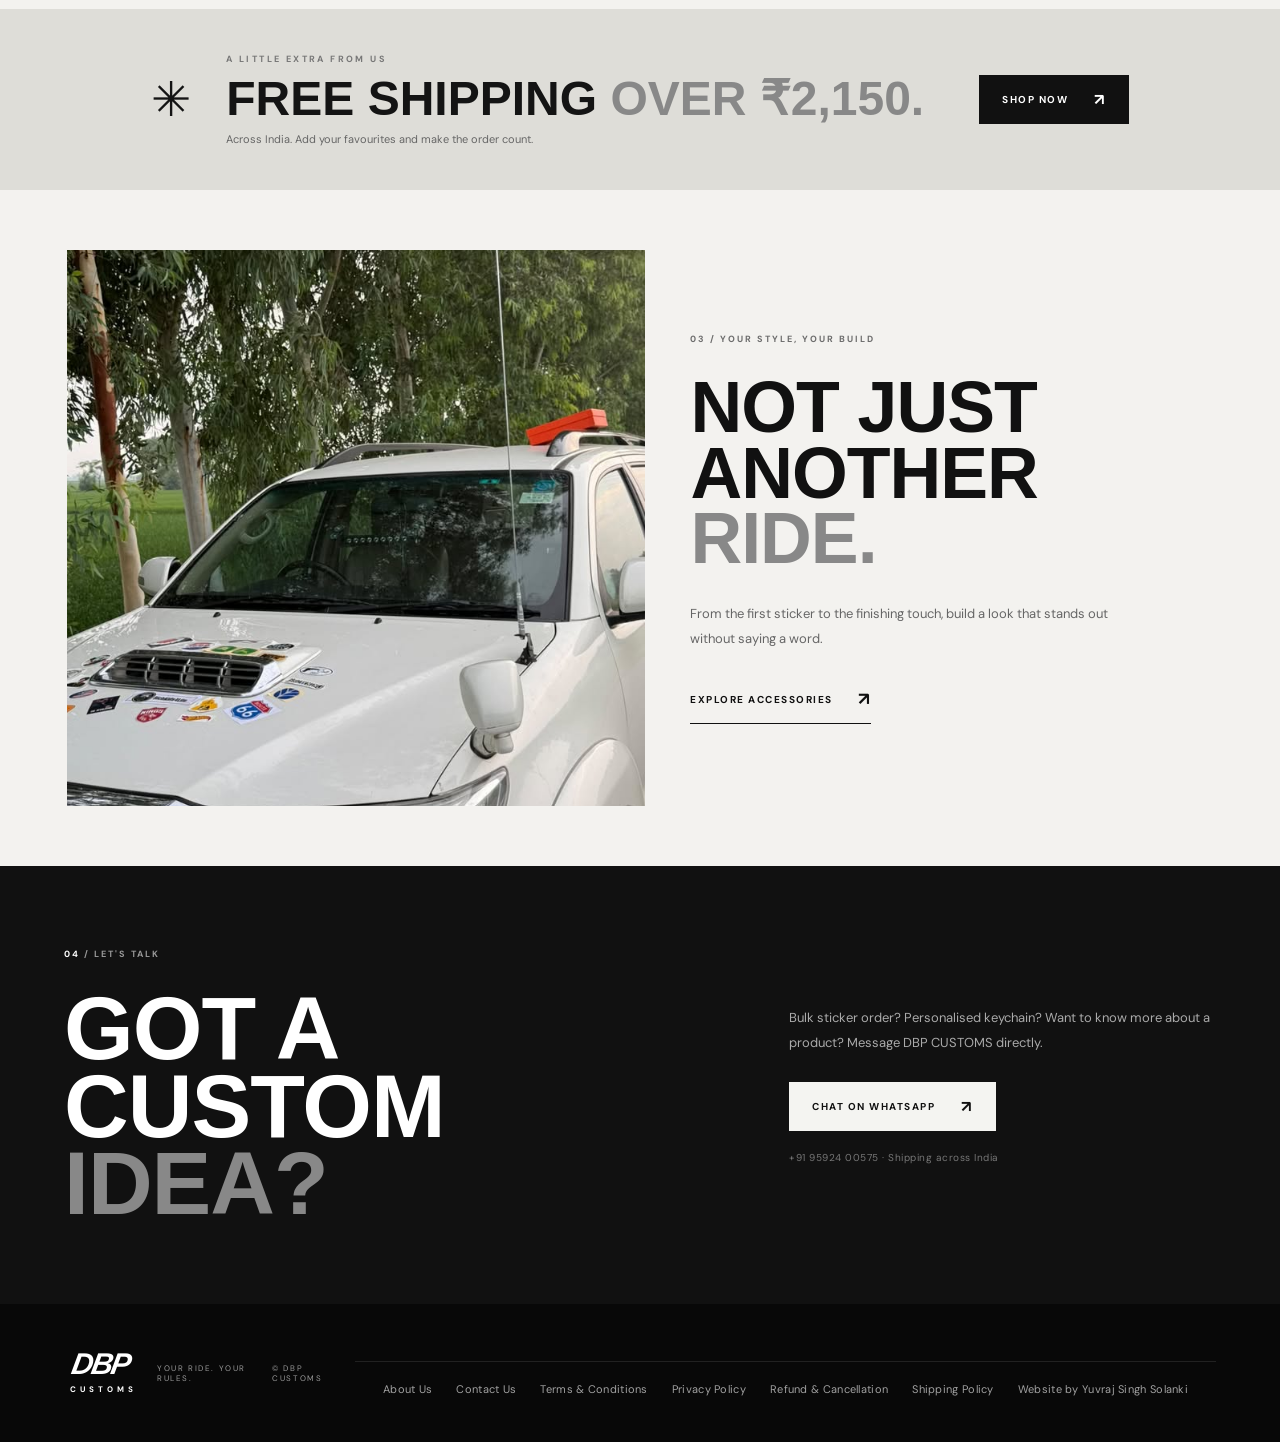
==== commit e24ac338: "Update index.html" ====
--- a/index.html
+++ b/index.html
@@ -415,7 +415,37 @@
 
   <button class="add-button" data-add="boldPlate">ADD TO BAG <span>+</span></button>
         </article>
-          
+                  <article class="product-card" data-name="Metal Keychain" data-category="accessories" data-price="490" data-image="metal-keychain.png">
+          <a href="#contact" class="product-image">
+            <img src="metal-keychain.png" alt="Metal keychain" loading="lazy">
+            <span class="quick-add">VIEW DETAILS ↗</span>
+          </a>
+          <div class="product-info">
+            <div>
+              <p class="product-category">KEYCHAINS</p>
+              <h3>Metal Keychain</h3>
+            </div>
+            <strong>₹490 <small>/ each</small></strong>
+          </div>
+          <p class="product-note">Premium metal keychain.</p>
+          <button class="add-button" data-add="metalKeychain">ADD TO BAG <span>+</span></button>
+        </article>
+
+        <article class="product-card" data-name="Heavy Quality Metal Logos" data-category="accessories" data-price="950" data-image="heavy-metal-logos.png">
+          <a href="#contact" class="product-image">
+            <img src="heavy-metal-logos.png" alt="Heavy quality metal logos and emblems" loading="lazy">
+            <span class="quick-add">VIEW DETAILS ↗</span>
+          </a>
+          <div class="product-info">
+            <div>
+              <p class="product-category">METAL LOGOS</p>
+              <h3>Heavy Quality Metal Logos</h3>
+            </div>
+            <strong>₹950</strong>
+          </div>
+          <p class="product-note">Heavy quality metal logos and emblems.</p>
+          <button class="add-button" data-add="heavyMetalLogos">ADD TO BAG <span>+</span></button>
+        </article>
 
       </div>
       <p class="empty-state" id="emptyState" hidden>No products found. Try another search.</p>
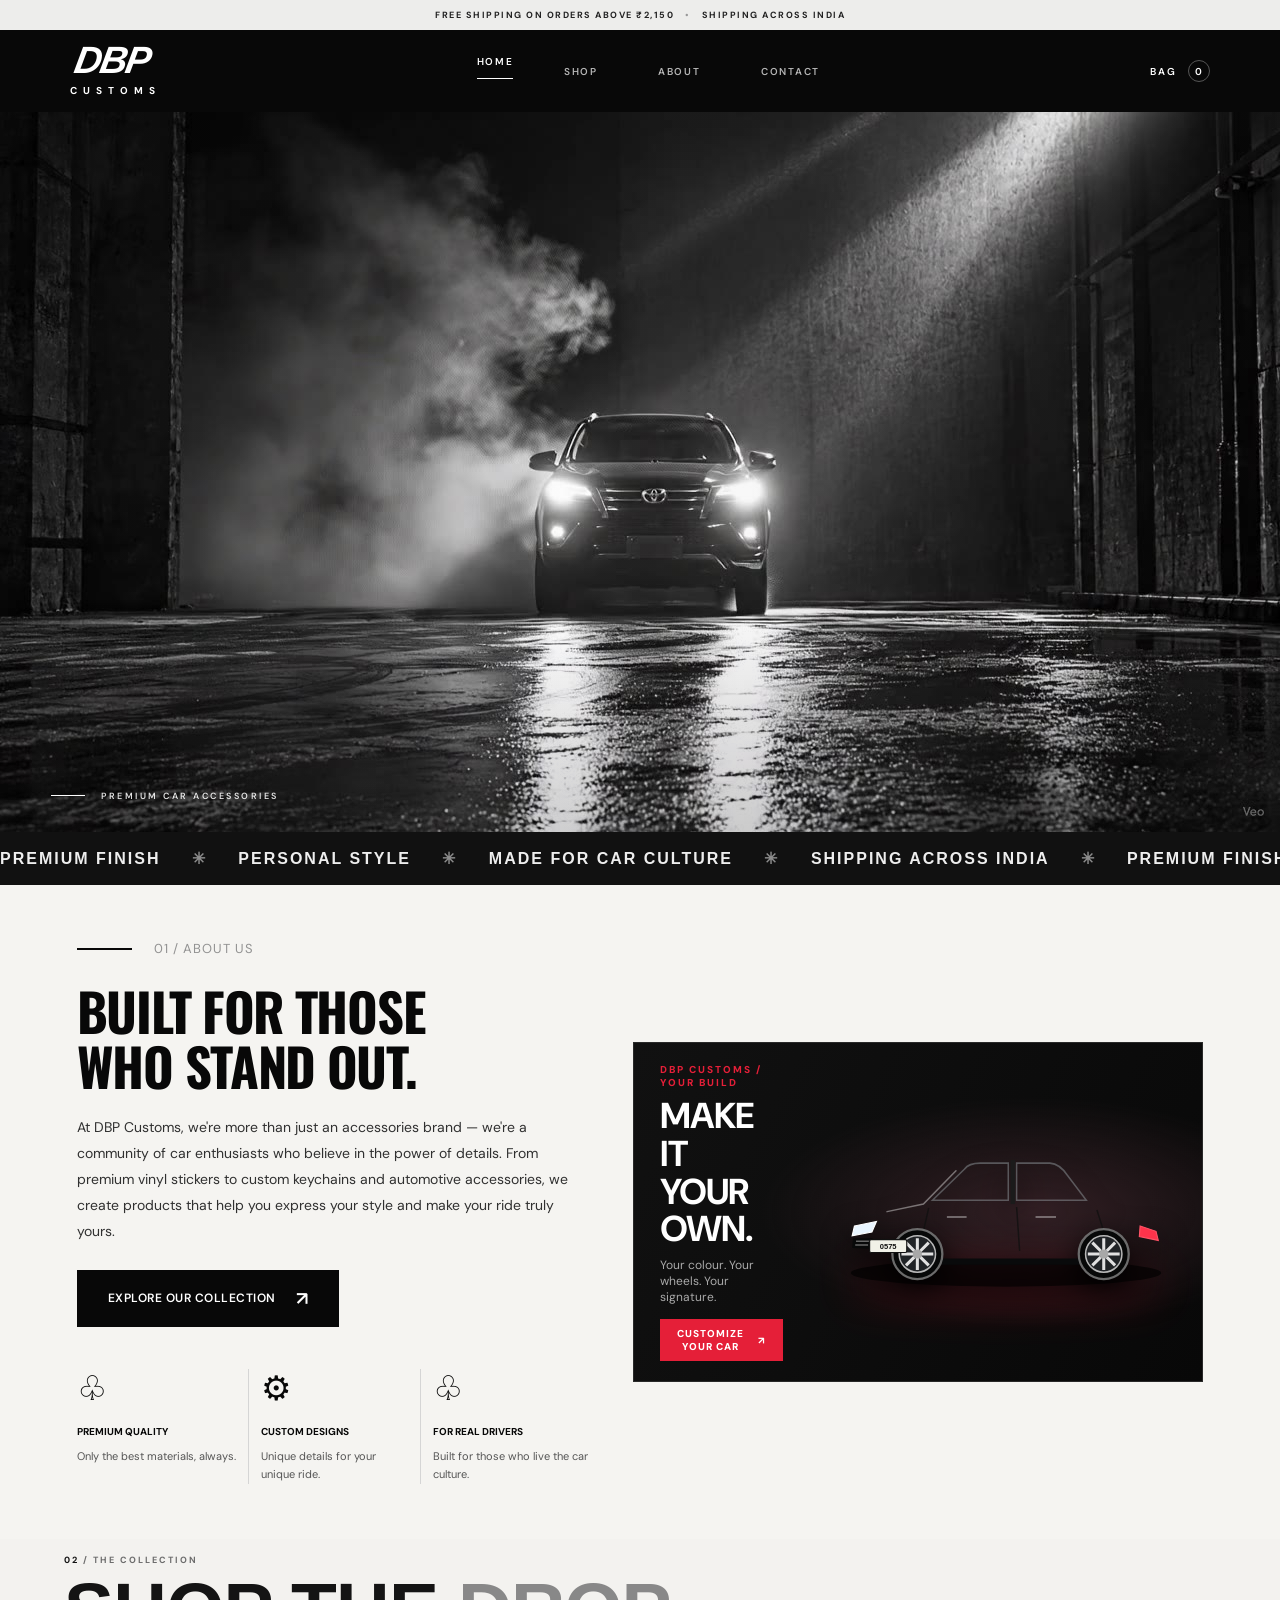
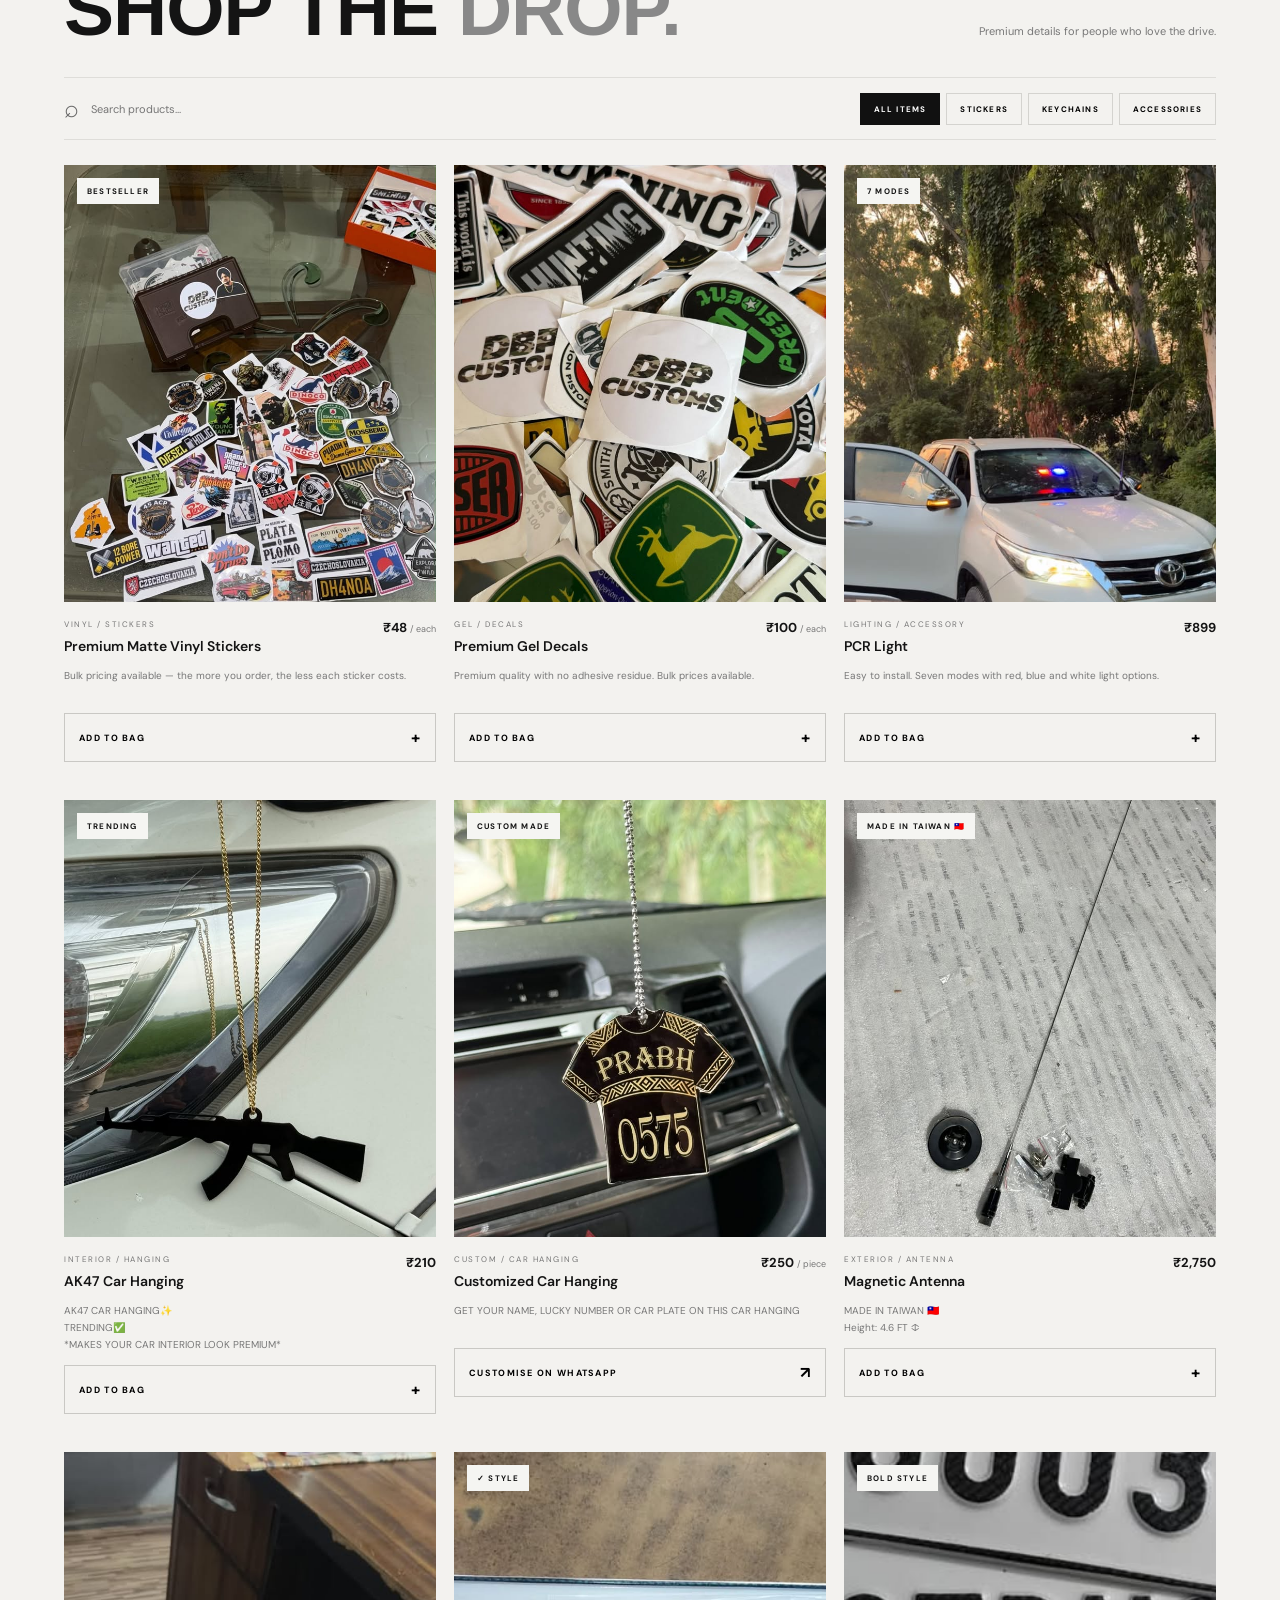
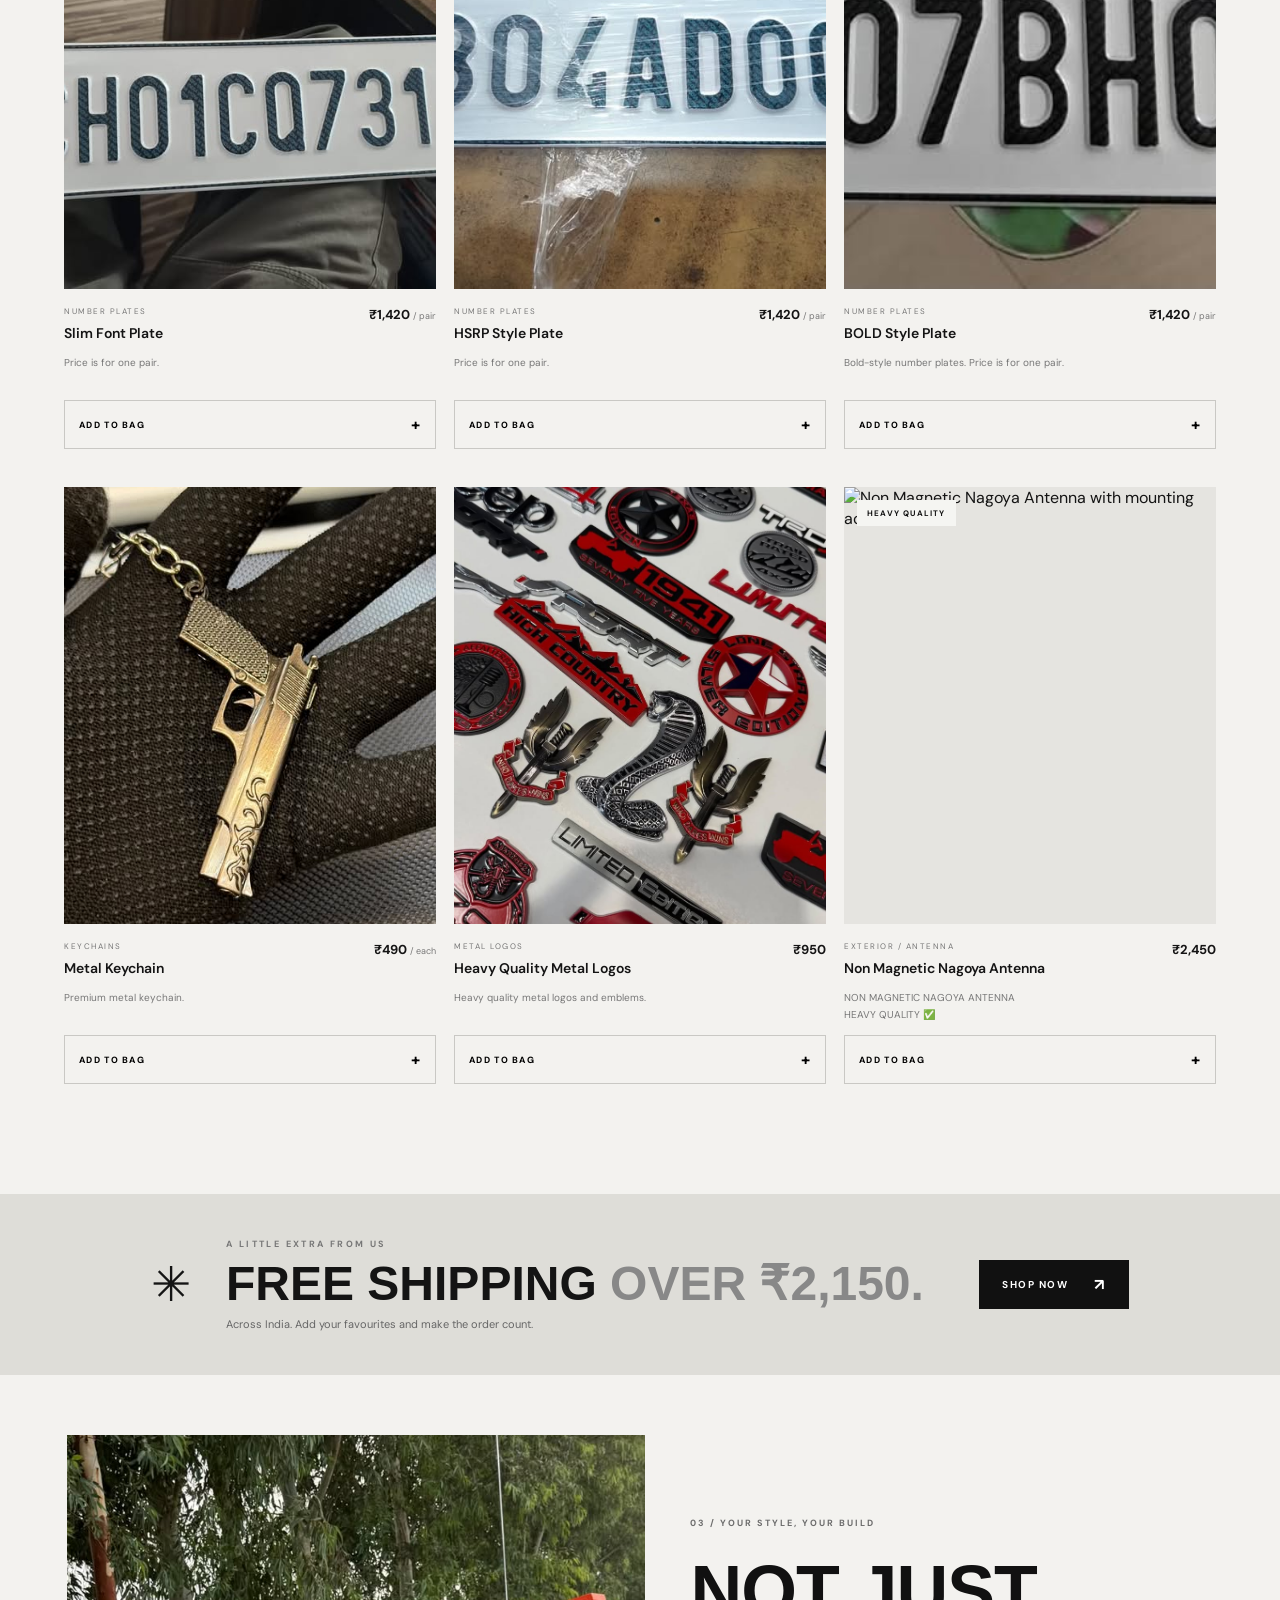
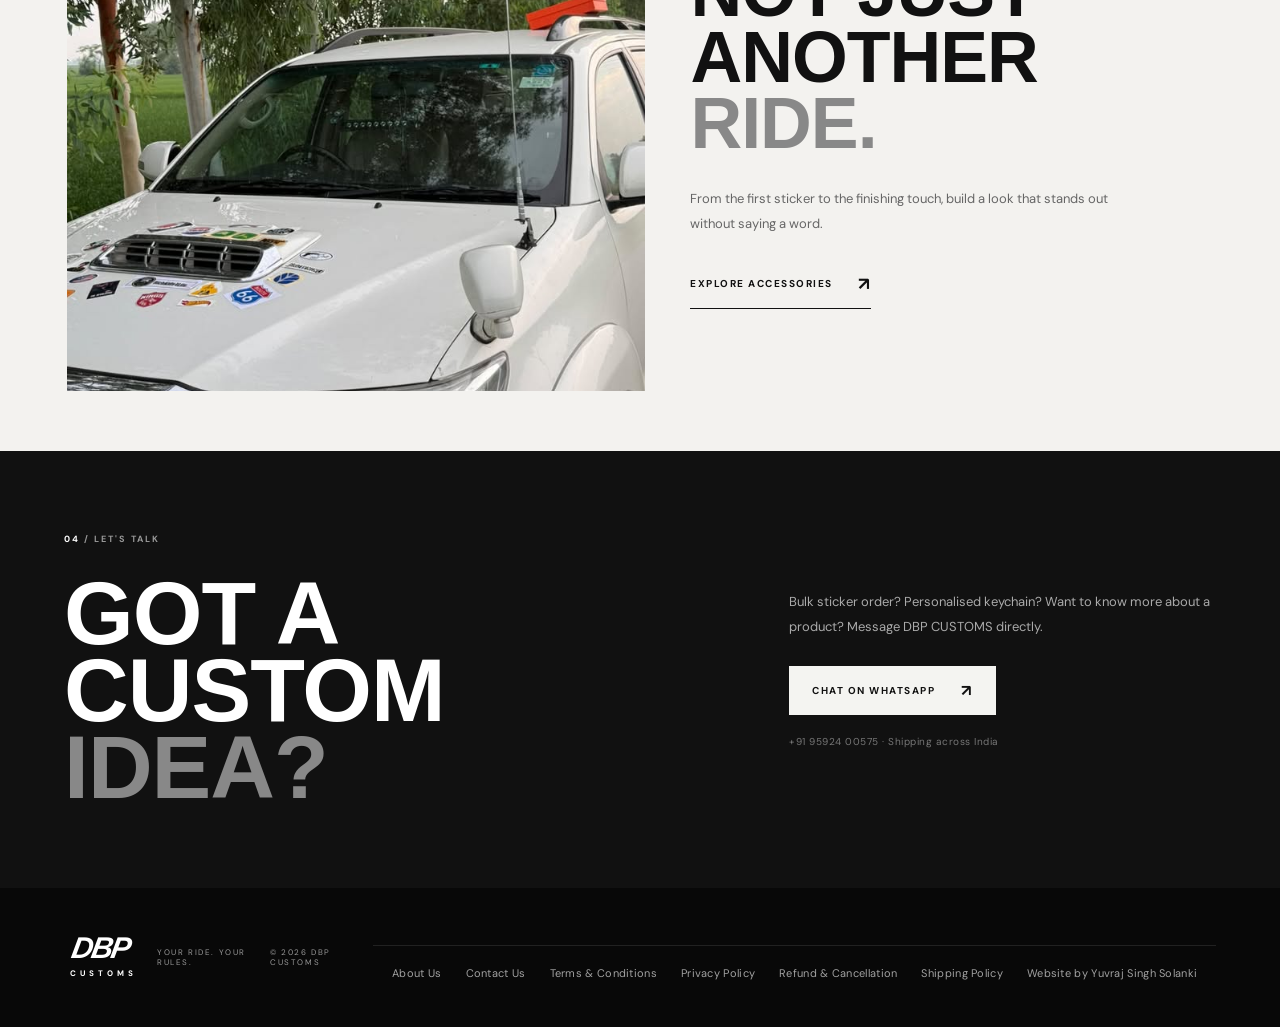
==== commit b8b73ae9: "Update index.html" ====
--- a/index.html
+++ b/index.html
@@ -446,7 +446,43 @@
           <p class="product-note">Heavy quality metal logos and emblems.</p>
           <button class="add-button" data-add="heavyMetalLogos">ADD TO BAG <span>+</span></button>
         </article>
-
+<!-- NON MAGNETIC NAGOYA ANTENNA -->
+<article class="product-card"
+         data-name="Non Magnetic Nagoya Antenna"
+         data-category="accessories"
+         data-price="2450"
+         data-image="non-magnetic-nagoya-antenna.png">
+
+  <a href="#contact" class="product-image"
+     aria-label="View Non Magnetic Nagoya Antenna">
+    <img src="non-magnetic-nagoya-antenna.png"
+         alt="Non Magnetic Nagoya Antenna with mounting accessories"
+         loading="lazy">
+
+    <span class="product-tag">HEAVY QUALITY</span>
+    <span class="quick-add">VIEW DETAILS ↗</span>
+  </a>
+
+  <div class="product-info">
+    <div>
+      <p class="product-category">EXTERIOR / ANTENNA</p>
+      <h3>Non Magnetic Nagoya Antenna</h3>
+    </div>
+
+    <strong>₹2,450</strong>
+  </div>
+
+  <p class="product-note">
+    NON MAGNETIC NAGOYA ANTENNA<br>
+    HEAVY QUALITY ✅
+  </p>
+
+  <button class="add-button" data-add="nagoyaAntenna">
+    ADD TO BAG <span>+</span>
+  </button>
+
+</article>
+<!-- END NON MAGNETIC NAGOYA ANTENNA -->
       </div>
       <p class="empty-state" id="emptyState" hidden>No products found. Try another search.</p>
     </section>
